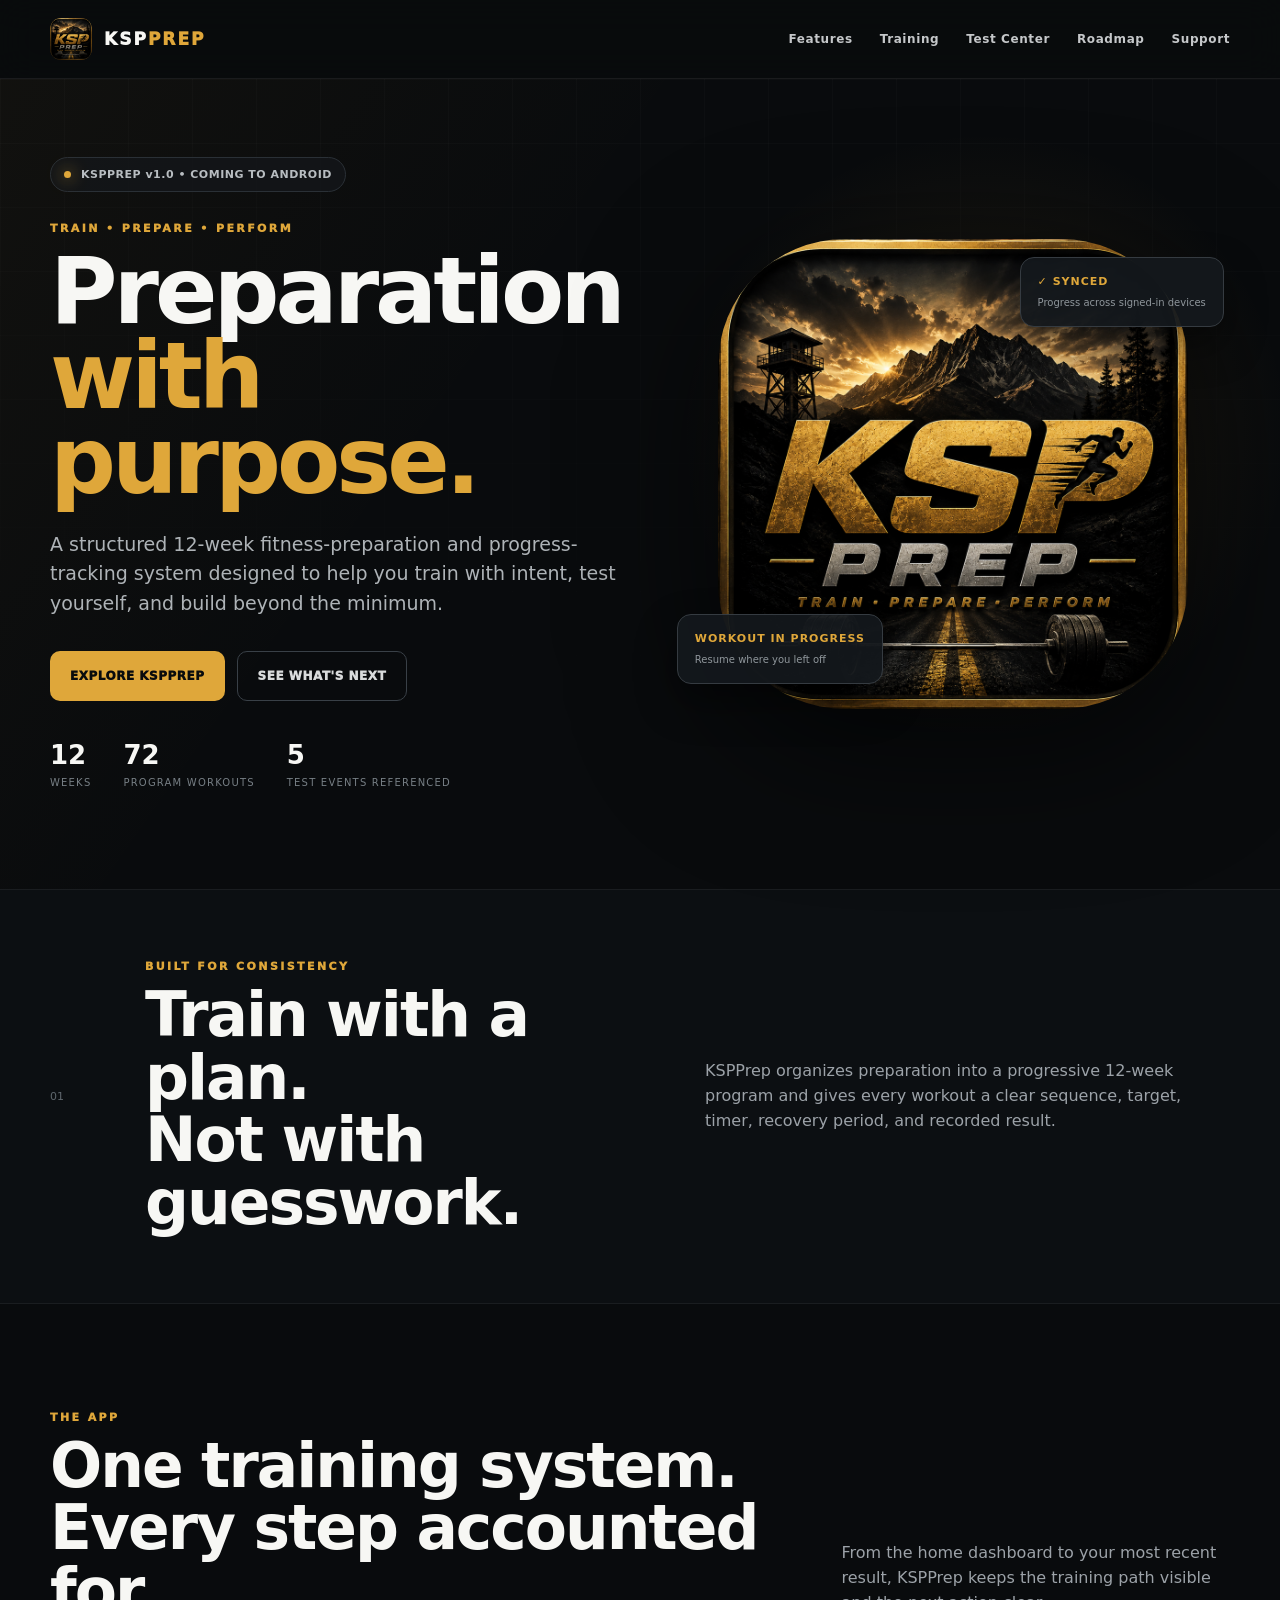
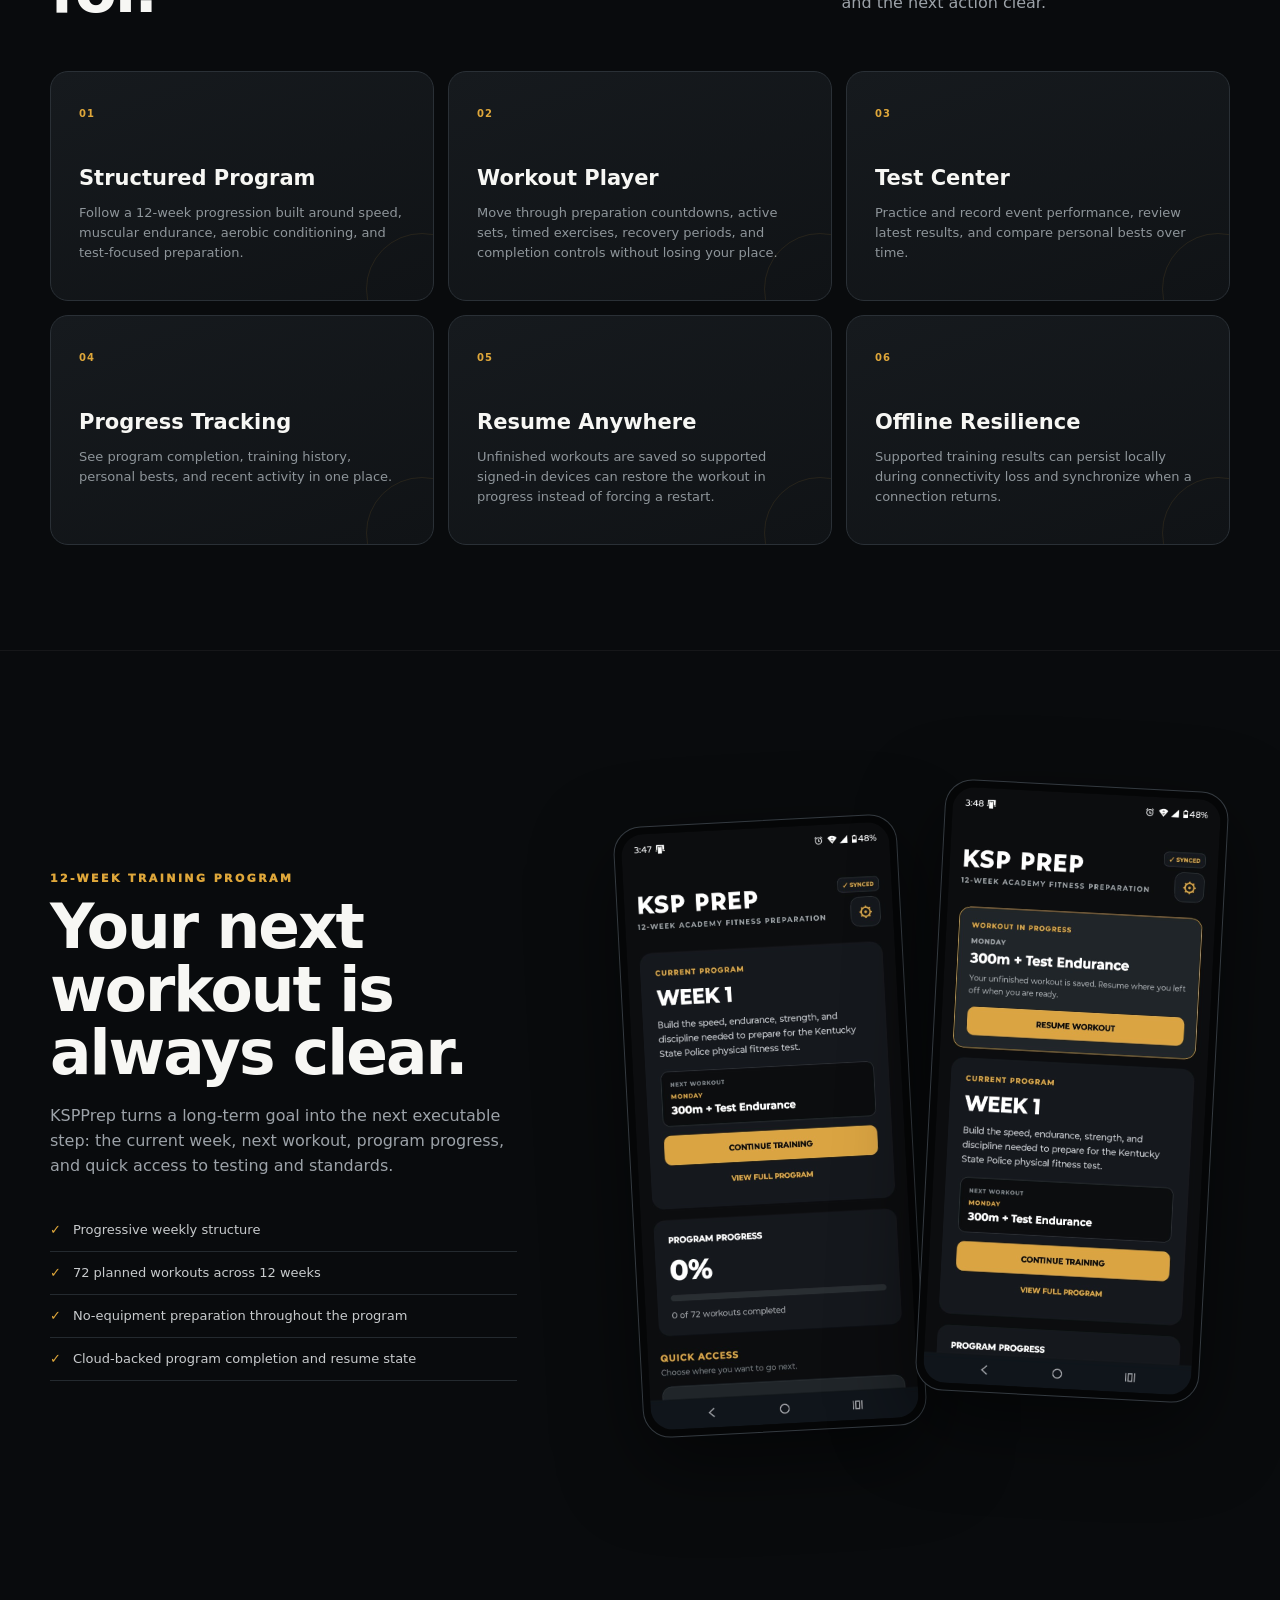
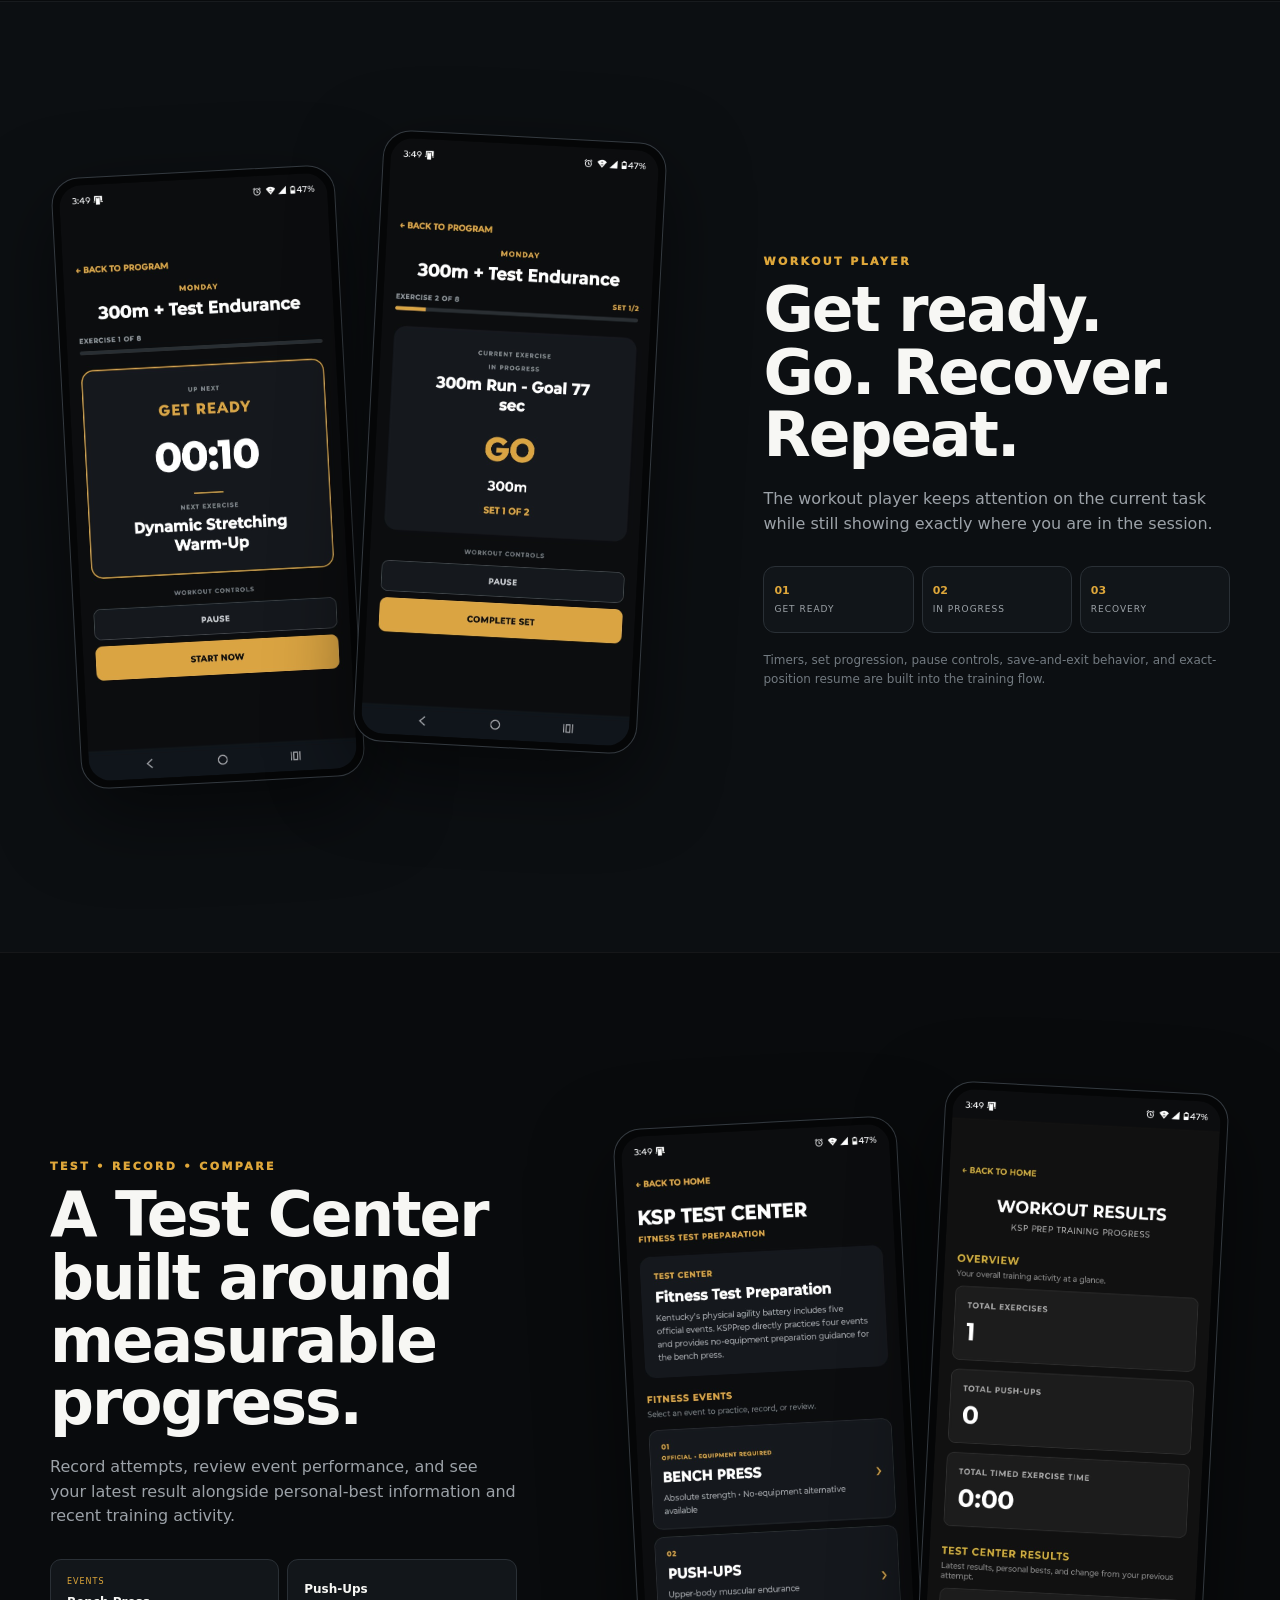
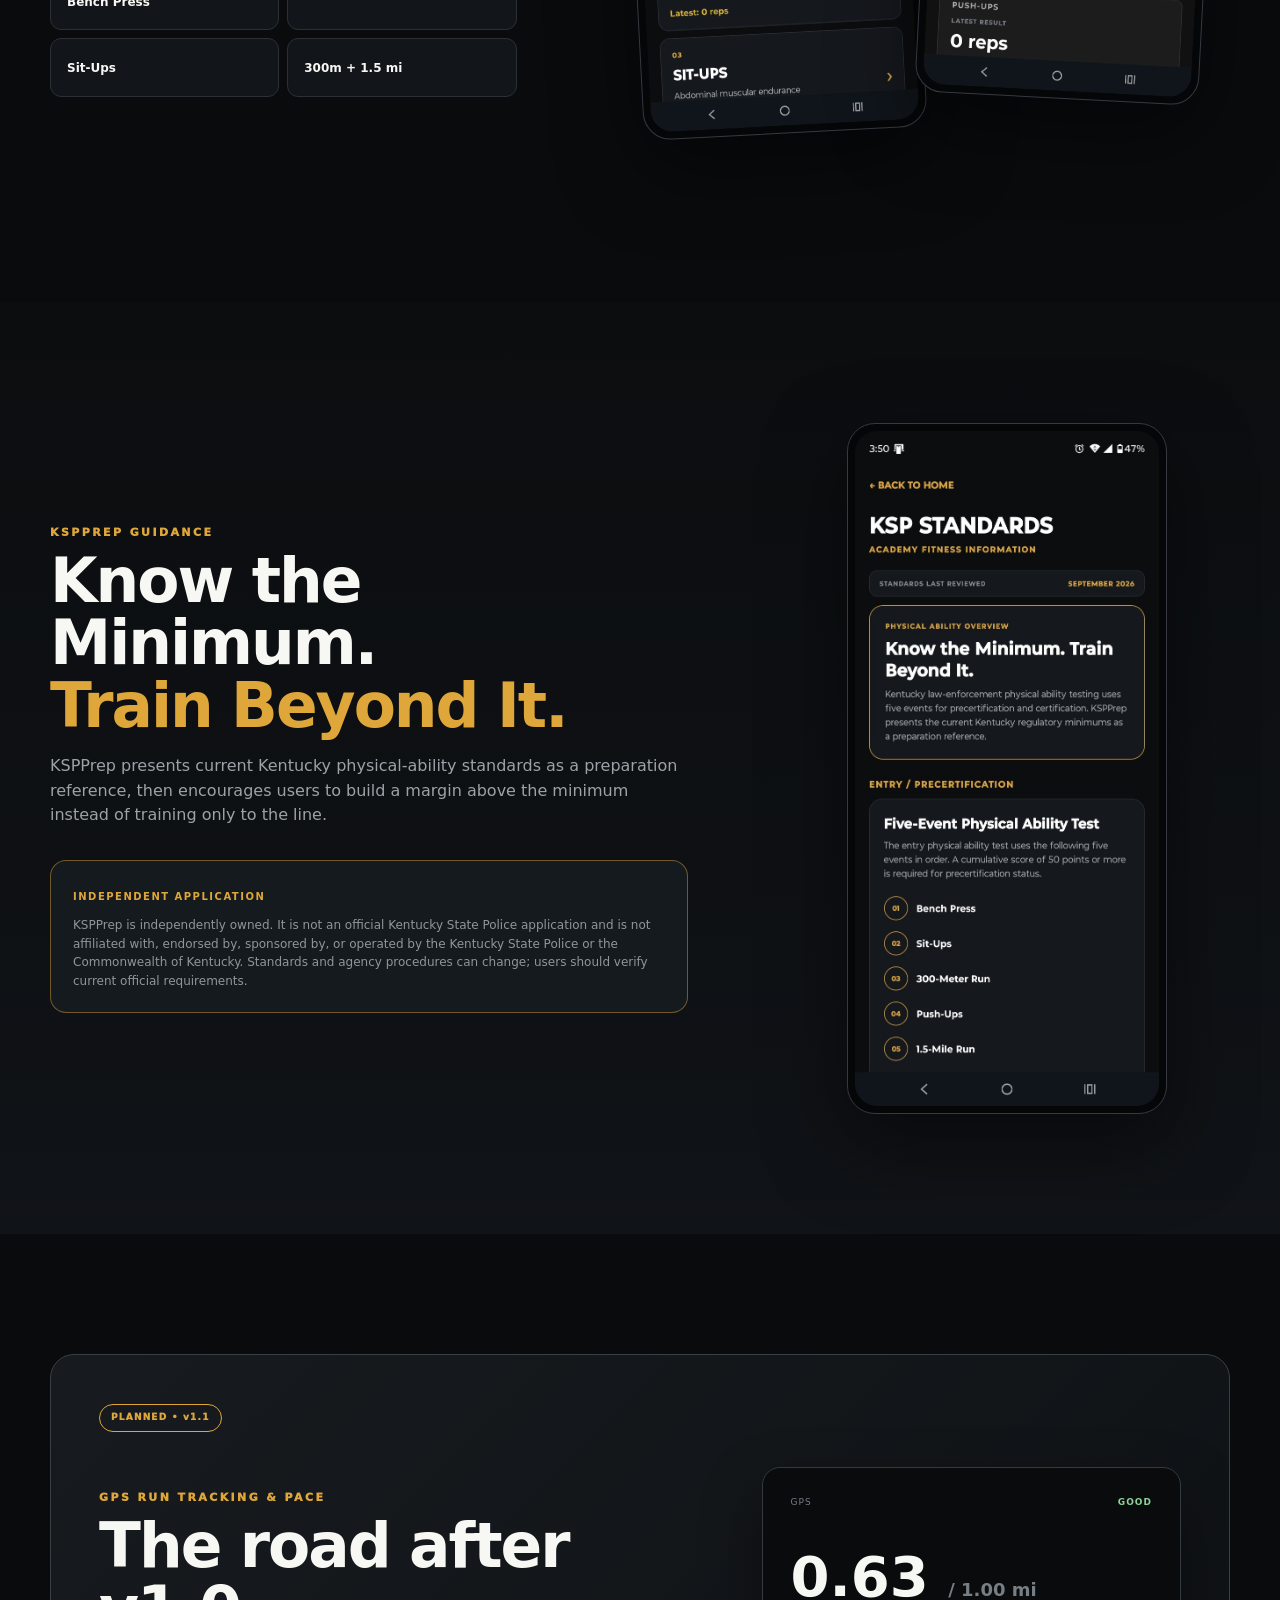
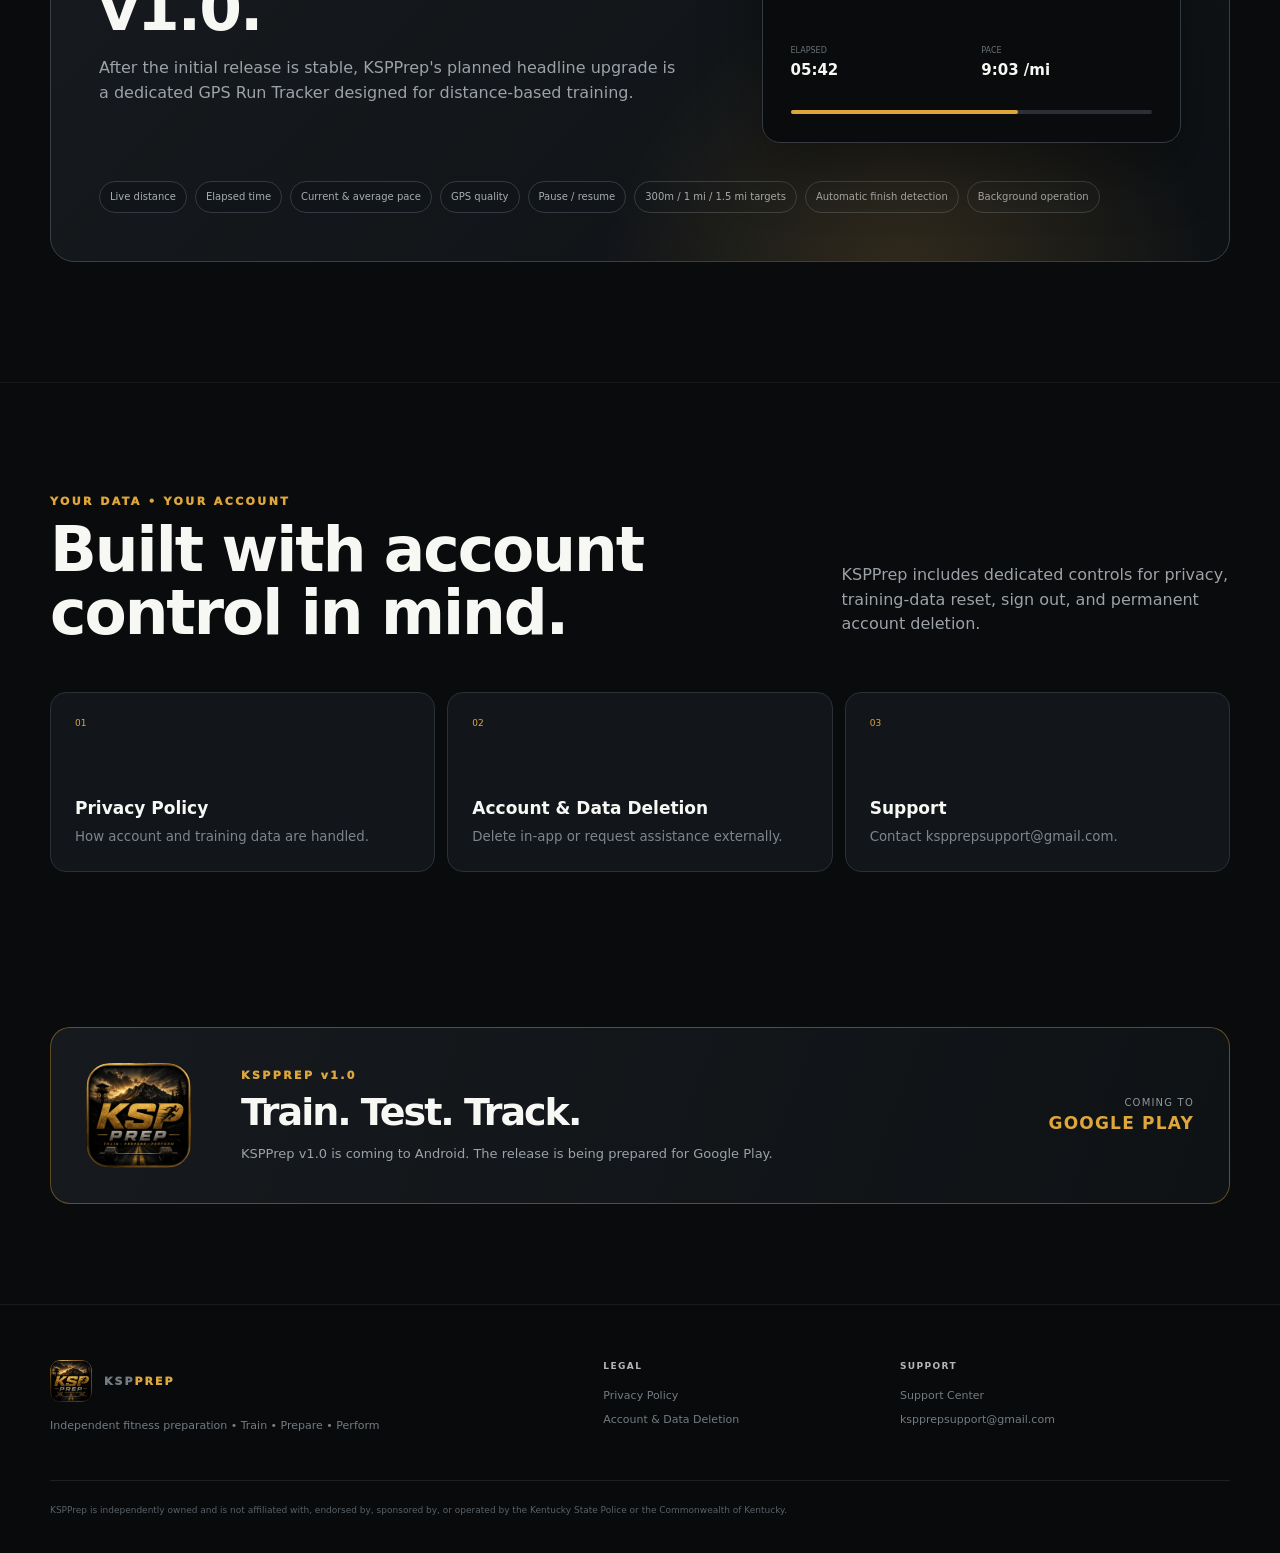
==== index.html @ 2fa1748a "Add files via upload" ====
<!doctype html>
<html lang="en">
<head>
  <meta charset="utf-8">
  <meta name="viewport" content="width=device-width,initial-scale=1">
  <meta name="theme-color" content="#0B0D0F">
  <title>KSPPrep | Train • Prepare • Perform</title>
  <meta name="description" content="KSPPrep is an independent 12-week fitness preparation and progress-tracking app built to help users train toward Kentucky law-enforcement physical ability demands.">
  <link rel="icon" href="assets/icon.png">
  <link rel="apple-touch-icon" href="assets/icon.png">
  <link rel="stylesheet" href="styles.css">
</head>
<body>
<nav class="nav">
  <div class="wrap navin">
    <a class="brand" href="#top" aria-label="KSPPrep home">
      <img src="assets/icon.png" alt="KSPPrep icon">
      <span>KSP<span class="gold">PREP</span></span>
    </a>
    <div class="links">
      <a href="#features">Features</a>
      <a href="training.html">Training</a>
      <a href="#test-center">Test Center</a>
      <a href="#roadmap">Roadmap</a>
      <a href="support.html">Support</a>
    </div>
  </div>
</nav>

<main id="top">
  <section class="hero">
    <div class="hero-glow"></div>
    <div class="wrap hero-grid">
      <div class="hero-copy reveal">
        <div class="status"><span></span> KSPPREP v1.0 • COMING TO ANDROID</div>
        <div class="eyebrow">TRAIN • PREPARE • PERFORM</div>
        <h1>Preparation<br><em>with purpose.</em></h1>
        <p class="lead">A structured 12-week fitness-preparation and progress-tracking system designed to help you train with intent, test yourself, and build beyond the minimum.</p>
        <div class="hero-actions">
          <a class="button primary" href="#training">EXPLORE KSPPREP</a>
          <a class="button ghost" href="#roadmap">SEE WHAT'S NEXT</a>
        </div>
        <div class="hero-notes">
          <div><strong>12</strong><span>weeks</span></div>
          <div><strong>72</strong><span>program workouts</span></div>
          <div><strong>5</strong><span>test events referenced</span></div>
        </div>
      </div>
      <div class="hero-visual reveal">
        <div class="icon-halo"></div>
        <img class="hero-icon" src="assets/icon.png" alt="KSPPrep app icon">
        <div class="floating-card fc-one"><b>✓ SYNCED</b><span>Progress across signed-in devices</span></div>
        <div class="floating-card fc-two"><b>WORKOUT IN PROGRESS</b><span>Resume where you left off</span></div>
      </div>
    </div>
  </section>

  <section class="statement">
    <div class="wrap statement-in reveal">
      <span class="section-number">01</span>
      <div>
        <div class="eyebrow">BUILT FOR CONSISTENCY</div>
        <h2>Train with a plan.<br>Not with guesswork.</h2>
      </div>
      <p>KSPPrep organizes preparation into a progressive 12-week program and gives every workout a clear sequence, target, timer, recovery period, and recorded result.</p>
    </div>
  </section>

  <section class="feature-section" id="features">
    <div class="wrap">
      <div class="section-head reveal">
        <div><div class="eyebrow">THE APP</div><h2>One training system.<br>Every step accounted for.</h2></div>
        <p>From the home dashboard to your most recent result, KSPPrep keeps the training path visible and the next action clear.</p>
      </div>
      <div class="feature-grid">
        <article class="feature-card reveal"><span>01</span><h3>Structured Program</h3><p>Follow a 12-week progression built around speed, muscular endurance, aerobic conditioning, and test-focused preparation.</p></article>
        <article class="feature-card reveal"><span>02</span><h3>Workout Player</h3><p>Move through preparation countdowns, active sets, timed exercises, recovery periods, and completion controls without losing your place.</p></article>
        <article class="feature-card reveal"><span>03</span><h3>Test Center</h3><p>Practice and record event performance, review latest results, and compare personal bests over time.</p></article>
        <article class="feature-card reveal"><span>04</span><h3>Progress Tracking</h3><p>See program completion, training history, personal bests, and recent activity in one place.</p></article>
        <article class="feature-card reveal"><span>05</span><h3>Resume Anywhere</h3><p>Unfinished workouts are saved so supported signed-in devices can restore the workout in progress instead of forcing a restart.</p></article>
        <article class="feature-card reveal"><span>06</span><h3>Offline Resilience</h3><p>Supported training results can persist locally during connectivity loss and synchronize when a connection returns.</p></article>
      </div>
    </div>
  </section>

  <section class="showcase" id="training">
    <div class="wrap showcase-grid">
      <div class="copy-col reveal">
        <div class="eyebrow">12-WEEK TRAINING PROGRAM</div>
        <h2>Your next workout is always clear.</h2>
        <p>KSPPrep turns a long-term goal into the next executable step: the current week, next workout, program progress, and quick access to testing and standards.</p>
        <ul class="ticks">
          <li>Progressive weekly structure</li>
          <li>72 planned workouts across 12 weeks</li>
          <li>No-equipment preparation throughout the program</li>
          <li>Cloud-backed program completion and resume state</li>
        </ul>
      </div>
      <div class="phones two-up reveal">
        <figure class="phone tilt-left"><img src="assets/screens/1000008039.png" alt="KSPPrep home dashboard showing current program and progress"></figure>
        <figure class="phone tilt-right raised"><img src="assets/screens/1000008041.png" alt="KSPPrep workout in progress resume card"></figure>
      </div>
    </div>
  </section>

  <section class="showcase dark-band">
    <div class="wrap showcase-grid reverse">
      <div class="phones two-up reveal">
        <figure class="phone tilt-left"><img src="assets/screens/1000008044.png" alt="KSPPrep Get Ready countdown"></figure>
        <figure class="phone tilt-right raised"><img src="assets/screens/1000008046.png" alt="KSPPrep distance workout exercise screen"></figure>
      </div>
      <div class="copy-col reveal">
        <div class="eyebrow">WORKOUT PLAYER</div>
        <h2>Get ready. Go. Recover. Repeat.</h2>
        <p>The workout player keeps attention on the current task while still showing exactly where you are in the session.</p>
        <div class="phase-row"><div><b>01</b><span>GET READY</span></div><div><b>02</b><span>IN PROGRESS</span></div><div><b>03</b><span>RECOVERY</span></div></div>
        <p class="small-note">Timers, set progression, pause controls, save-and-exit behavior, and exact-position resume are built into the training flow.</p>
      </div>
    </div>
  </section>

  <section class="showcase" id="test-center">
    <div class="wrap showcase-grid">
      <div class="copy-col reveal">
        <div class="eyebrow">TEST • RECORD • COMPARE</div>
        <h2>A Test Center built around measurable progress.</h2>
        <p>Record attempts, review event performance, and see your latest result alongside personal-best information and recent training activity.</p>
        <div class="metric-cards">
          <div><span>EVENTS</span><strong>Bench Press</strong></div>
          <div><span></span><strong>Push-Ups</strong></div>
          <div><span></span><strong>Sit-Ups</strong></div>
          <div><span></span><strong>300m + 1.5 mi</strong></div>
        </div>
      </div>
      <div class="phones two-up reveal">
        <figure class="phone tilt-left"><img src="assets/screens/1000008047.png" alt="KSPPrep Test Center"></figure>
        <figure class="phone tilt-right raised"><img src="assets/screens/1000008049.png" alt="KSPPrep Workout Results"></figure>
      </div>
    </div>
  </section>

  <section class="standards">
    <div class="wrap standards-grid">
      <div class="standards-copy reveal">
        <div class="eyebrow">KSPPREP GUIDANCE</div>
        <h2>Know the Minimum.<br><span>Train Beyond It.</span></h2>
        <p>KSPPrep presents current Kentucky physical-ability standards as a preparation reference, then encourages users to build a margin above the minimum instead of training only to the line.</p>
        <div class="disclaimer"><b>INDEPENDENT APPLICATION</b><p>KSPPrep is independently owned. It is not an official Kentucky State Police application and is not affiliated with, endorsed by, sponsored by, or operated by the Kentucky State Police or the Commonwealth of Kentucky. Standards and agency procedures can change; users should verify current official requirements.</p></div>
      </div>
      <div class="single-phone reveal"><figure class="phone"><img src="assets/screens/1000008052.png" alt="KSPPrep standards screen showing Know the Minimum Train Beyond It"></figure></div>
    </div>
  </section>

  <section class="roadmap" id="roadmap">
    <div class="wrap">
      <div class="roadmap-card reveal">
        <div class="roadmap-label">PLANNED • v1.1</div>
        <div class="roadmap-grid">
          <div><div class="eyebrow">GPS RUN TRACKING & PACE</div><h2>The road after v1.0.</h2><p>After the initial release is stable, KSPPrep's planned headline upgrade is a dedicated GPS Run Tracker designed for distance-based training.</p></div>
          <div class="gps-demo">
            <div class="gps-top"><span>GPS</span><b>GOOD</b></div>
            <strong>0.63 <small>/ 1.00 mi</small></strong>
            <div class="gps-stats"><div><span>ELAPSED</span><b>05:42</b></div><div><span>PACE</span><b>9:03 /mi</b></div></div>
            <div class="gps-line"><i></i></div>
          </div>
        </div>
        <div class="roadmap-features"><span>Live distance</span><span>Elapsed time</span><span>Current & average pace</span><span>GPS quality</span><span>Pause / resume</span><span>300m / 1 mi / 1.5 mi targets</span><span>Automatic finish detection</span><span>Background operation</span></div>
      </div>
    </div>
  </section>

  <section class="trust">
    <div class="wrap">
      <div class="section-head reveal"><div><div class="eyebrow">YOUR DATA • YOUR ACCOUNT</div><h2>Built with account control in mind.</h2></div><p>KSPPrep includes dedicated controls for privacy, training-data reset, sign out, and permanent account deletion.</p></div>
      <div class="trust-grid reveal">
        <a href="privacy.html"><span>01</span><b>Privacy Policy</b><small>How account and training data are handled.</small></a>
        <a href="delete-account.html"><span>02</span><b>Account & Data Deletion</b><small>Delete in-app or request assistance externally.</small></a>
        <a href="support.html"><span>03</span><b>Support</b><small>Contact kspprepsupport@gmail.com.</small></a>
      </div>
    </div>
  </section>

  <section class="cta">
    <div class="wrap cta-in reveal">
      <img src="assets/icon.png" alt="KSPPrep">
      <div><div class="eyebrow">KSPPREP v1.0</div><h2>Train. Test. Track.</h2><p>KSPPrep v1.0 is coming to Android. The release is being prepared for Google Play.</p></div>
      <div class="coming">COMING TO<br><b>GOOGLE PLAY</b></div>
    </div>
  </section>
</main>

<footer>
  <div class="wrap footer-grid">
    <div><a class="brand footer-brand" href="#top"><img src="assets/icon.png" alt=""><span>KSP<span class="gold">PREP</span></span></a><p>Independent fitness preparation • Train • Prepare • Perform</p></div>
    <div><b>LEGAL</b><a href="privacy.html">Privacy Policy</a><a href="delete-account.html">Account & Data Deletion</a></div>
    <div><b>SUPPORT</b><a href="support.html">Support Center</a><a href="mailto:kspprepsupport@gmail.com">kspprepsupport@gmail.com</a></div>
  </div>
  <div class="wrap fineprint">KSPPrep is independently owned and is not affiliated with, endorsed by, sponsored by, or operated by the Kentucky State Police or the Commonwealth of Kentucky.</div>
</footer>
<script>
const io=new IntersectionObserver((entries)=>entries.forEach(e=>{if(e.isIntersecting)e.target.classList.add('visible')}),{threshold:.12});
document.querySelectorAll('.reveal').forEach(el=>io.observe(el));
</script>
</body>
</html>
---- styles.css ----
:root{--bg:#090b0d;--bg2:#0e1114;--panel:#14181c;--panel2:#1c2126;--gold:#dfa73a;--gold2:#f3c65e;--text:#f7f7f4;--muted:#9ca2a8;--line:#2a3036;--danger:#ff8a80;--max:1180px}
*{box-sizing:border-box}html{scroll-behavior:smooth}body{margin:0;background:var(--bg);color:var(--text);font-family:Inter,ui-sans-serif,system-ui,-apple-system,"Segoe UI",Roboto,Arial,sans-serif;line-height:1.55;overflow-x:hidden}a{color:inherit}.wrap{width:min(var(--max),calc(100% - 42px));margin:auto}.nav{position:sticky;top:0;z-index:50;background:rgba(9,11,13,.82);backdrop-filter:blur(18px);border-bottom:1px solid rgba(255,255,255,.07)}.navin{min-height:78px;display:flex;align-items:center;justify-content:space-between;gap:24px}.brand{display:flex;align-items:center;gap:12px;text-decoration:none;font-weight:950;letter-spacing:2px;font-size:17px}.brand img{width:42px;height:42px;border-radius:11px}.gold,.eyebrow,.feature-card>span{color:var(--gold)}.links{display:flex;gap:27px;align-items:center}.links a{text-decoration:none;color:#c5c8ca;font-size:12px;font-weight:850;letter-spacing:.6px}.links a:hover{color:var(--gold)}
.hero{position:relative;min-height:810px;display:flex;align-items:center;padding:75px 0 95px;isolation:isolate}.hero:before{content:"";position:absolute;inset:0;background:radial-gradient(circle at 77% 44%,rgba(223,167,58,.12),transparent 28%),linear-gradient(125deg,rgba(223,167,58,.04),transparent 38%);z-index:-2}.hero:after{content:"";position:absolute;inset:0;background-image:linear-gradient(rgba(255,255,255,.018) 1px,transparent 1px),linear-gradient(90deg,rgba(255,255,255,.018) 1px,transparent 1px);background-size:64px 64px;mask-image:linear-gradient(to bottom,black,transparent 85%);z-index:-2}.hero-grid{display:grid;grid-template-columns:1.03fr .97fr;gap:70px;align-items:center}.status{display:inline-flex;align-items:center;gap:10px;border:1px solid var(--line);border-radius:999px;padding:8px 13px;color:#b8bdc1;font-size:11px;font-weight:800;letter-spacing:.5px;margin-bottom:28px;background:rgba(20,24,28,.7)}.status span{width:7px;height:7px;border-radius:50%;background:var(--gold);box-shadow:0 0 16px var(--gold)}.eyebrow{font-size:11px;font-weight:950;letter-spacing:2.4px}.hero h1{font-size:clamp(58px,7.2vw,102px);line-height:.92;letter-spacing:-4px;margin:12px 0 26px}.hero h1 em{font-style:normal;color:var(--gold)}.lead{color:#aeb3b7;font-size:19px;max-width:650px}.hero-actions{display:flex;gap:12px;margin:33px 0}.button{display:inline-flex;align-items:center;justify-content:center;min-height:50px;padding:0 20px;border-radius:10px;text-decoration:none;font-size:12px;font-weight:950;letter-spacing:.5px}.primary{background:var(--gold);color:#090b0d}.ghost{border:1px solid #394047;color:#d9dbdc}.hero-notes{display:flex;gap:32px;margin-top:34px}.hero-notes div{display:flex;flex-direction:column}.hero-notes strong{font-size:26px}.hero-notes span{font-size:10px;color:#777f85;text-transform:uppercase;letter-spacing:1.2px}.hero-visual{position:relative;min-height:610px;display:flex;align-items:center;justify-content:center}.hero-icon{position:relative;width:min(510px,90%);border-radius:27%;filter:drop-shadow(0 35px 70px rgba(0,0,0,.65));z-index:2}.icon-halo{position:absolute;width:470px;height:470px;border-radius:50%;background:radial-gradient(circle,rgba(223,167,58,.25),rgba(223,167,58,.03) 47%,transparent 68%);filter:blur(15px)}.floating-card{position:absolute;z-index:3;background:rgba(20,24,28,.94);border:1px solid #353b41;border-radius:14px;padding:15px 17px;box-shadow:0 18px 40px rgba(0,0,0,.42);display:flex;flex-direction:column;min-width:190px}.floating-card b{font-size:11px;color:var(--gold);letter-spacing:1px}.floating-card span{font-size:10px;color:#8f969b;margin-top:5px}.fc-one{right:-10px;top:88px}.fc-two{left:-15px;bottom:95px}
.statement{border-top:1px solid rgba(255,255,255,.06);border-bottom:1px solid rgba(255,255,255,.06);background:#0c0f12}.statement-in{padding:68px 0;display:grid;grid-template-columns:60px 1fr 1fr;gap:35px;align-items:center}.section-number{font-size:11px;color:#5f676d}.statement h2,.section-head h2,.copy-col h2,.standards h2,.roadmap h2,.cta h2{font-size:clamp(38px,4.8vw,64px);line-height:1.02;letter-spacing:-2px;margin:9px 0 0}.statement p,.section-head>p,.copy-col p,.standards-copy>p,.roadmap p,.cta p{color:var(--muted);font-size:16px}
.feature-section{padding:105px 0}.section-head{display:grid;grid-template-columns:1.3fr .7fr;gap:70px;align-items:end;margin-bottom:48px}.section-head>p{margin:0 0 7px}.feature-grid{display:grid;grid-template-columns:repeat(3,1fr);gap:14px}.feature-card{position:relative;background:linear-gradient(160deg,#161a1e,#101316);border:1px solid var(--line);border-radius:18px;padding:28px;min-height:230px;overflow:hidden}.feature-card:after{content:"";position:absolute;width:110px;height:110px;border:1px solid rgba(223,167,58,.1);border-radius:50%;right:-45px;bottom:-45px}.feature-card>span{font-size:10px;font-weight:900;letter-spacing:1px}.feature-card h3{font-size:21px;margin:38px 0 8px}.feature-card p{color:#8e959a;font-size:13px;margin:0}
.showcase{padding:115px 0;border-top:1px solid rgba(255,255,255,.05)}.dark-band{background:#0c0f12}.showcase-grid{display:grid;grid-template-columns:.86fr 1.14fr;gap:95px;align-items:center}.showcase-grid.reverse{grid-template-columns:1.14fr .86fr}.copy-col h2{margin-bottom:20px}.copy-col p{max-width:530px}.ticks{list-style:none;padding:0;margin:30px 0 0}.ticks li{padding:11px 0;border-bottom:1px solid #242a2f;color:#c8cbcd;font-size:13px}.ticks li:before{content:"✓";color:var(--gold);margin-right:12px;font-weight:900}.phones{position:relative;min-height:720px;display:flex;align-items:center;justify-content:center;gap:18px}.phone{width:284px;padding:7px;border-radius:28px;background:#050607;border:1px solid #343a40;box-shadow:0 28px 80px rgba(0,0,0,.5);overflow:hidden;margin:0}.phone img{display:block;width:100%;border-radius:22px}.tilt-left{transform:rotate(-3deg)}.tilt-right{transform:rotate(3deg)}.raised{margin-top:-70px}.phase-row{display:grid;grid-template-columns:repeat(3,1fr);gap:8px;margin:30px 0 18px}.phase-row div{border:1px solid var(--line);background:#111519;border-radius:12px;padding:15px 10px;display:flex;flex-direction:column}.phase-row b{color:var(--gold);font-size:11px}.phase-row span{font-size:9px;color:#9da3a8;letter-spacing:1px;margin-top:4px}.small-note{font-size:12px!important;color:#727a80!important}.metric-cards{display:grid;grid-template-columns:1fr 1fr;gap:8px;margin-top:30px}.metric-cards div{padding:16px;background:#12161a;border:1px solid var(--line);border-radius:11px}.metric-cards span{display:block;font-size:8px;color:var(--gold);letter-spacing:1px}.metric-cards strong{font-size:12px}
.standards{padding:120px 0;background:linear-gradient(180deg,#0b0d0f,#101317)}.standards-grid{display:grid;grid-template-columns:1fr .7fr;gap:95px;align-items:center}.standards h2 span{color:var(--gold)}.disclaimer{border:1px solid rgba(223,167,58,.45);background:#151a1e;border-radius:16px;padding:22px;margin-top:32px}.disclaimer b{font-size:10px;color:var(--gold);letter-spacing:1.5px}.disclaimer p{font-size:12px;color:#8f969b;margin:8px 0 0}.single-phone{display:flex;justify-content:center}.single-phone .phone{width:320px}
.roadmap{padding:120px 0}.roadmap-card{position:relative;padding:48px;background:linear-gradient(135deg,#171b1f,#0e1114);border:1px solid #383f45;border-radius:24px;overflow:hidden}.roadmap-card:before{content:"";position:absolute;inset:auto -10% -55% 35%;height:500px;background:radial-gradient(circle,rgba(223,167,58,.16),transparent 60%)}.roadmap-label{display:inline-block;border:1px solid var(--gold);color:var(--gold);border-radius:999px;padding:6px 11px;font-size:9px;font-weight:950;letter-spacing:1.2px;margin-bottom:35px}.roadmap-grid{display:grid;grid-template-columns:1fr .72fr;gap:80px;align-items:center}.gps-demo{position:relative;background:#090b0d;border:1px solid #343a3f;border-radius:18px;padding:28px;box-shadow:0 25px 60px rgba(0,0,0,.35)}.gps-top{display:flex;justify-content:space-between;font-size:9px;color:#747c82;letter-spacing:1px}.gps-top b{color:#8dd39a}.gps-demo>strong{display:block;font-size:56px;margin:24px 0}.gps-demo small{font-size:18px;color:#777f85}.gps-stats{display:grid;grid-template-columns:1fr 1fr;gap:20px}.gps-stats span{display:block;font-size:8px;color:#687177}.gps-stats b{font-size:15px}.gps-line{height:4px;background:#2a3035;border-radius:4px;margin-top:28px}.gps-line i{display:block;width:63%;height:100%;background:var(--gold);border-radius:4px}.roadmap-features{display:flex;flex-wrap:wrap;gap:8px;margin-top:38px}.roadmap-features span{font-size:10px;border:1px solid #343a3f;color:#a7adb1;border-radius:999px;padding:7px 10px;background:#111519}
.trust{padding:110px 0;border-top:1px solid rgba(255,255,255,.06)}.trust-grid{display:grid;grid-template-columns:repeat(3,1fr);gap:12px}.trust-grid a{display:flex;flex-direction:column;min-height:180px;padding:24px;background:#12161a;border:1px solid var(--line);border-radius:16px;text-decoration:none;transition:.2s}.trust-grid a:hover{transform:translateY(-4px);border-color:#63502a}.trust-grid span{font-size:9px;color:var(--gold)}.trust-grid b{font-size:17px;margin:auto 0 5px}.trust-grid small{color:#7d858b}.cta{padding:45px 0 100px}.cta-in{display:grid;grid-template-columns:120px 1fr auto;gap:35px;align-items:center;padding:35px;background:linear-gradient(110deg,#161a1e,#0f1215);border:1px solid rgba(223,167,58,.38);border-radius:20px}.cta-in img{width:105px;border-radius:24px}.cta-in h2{font-size:38px}.cta-in p{font-size:13px;margin-bottom:0}.coming{font-size:10px;color:#8f969b;text-align:right;letter-spacing:1.2px}.coming b{font-size:17px;color:var(--gold)}
footer{border-top:1px solid rgba(255,255,255,.07);padding:55px 0 35px;background:#080a0b}.footer-grid{display:grid;grid-template-columns:1.4fr .7fr .9fr;gap:40px}.footer-brand{margin-bottom:15px}.footer-grid p,.footer-grid a{font-size:11px;color:#747c82}.footer-grid>div:not(:first-child){display:flex;flex-direction:column;gap:7px}.footer-grid b{font-size:9px;color:#b3b7ba;letter-spacing:1.4px;margin-bottom:6px}.footer-grid a{text-decoration:none}.footer-grid a:hover{color:var(--gold)}.fineprint{border-top:1px solid #1c2125;margin-top:35px;padding-top:22px;color:#596168;font-size:9px;line-height:1.6}
.reveal{opacity:0;transform:translateY(24px);transition:opacity .7s ease,transform .7s ease}.reveal.visible{opacity:1;transform:none}
/* Legal/support pages */
.pagehead{padding:72px 0 28px}.pagehead h1{font-size:clamp(42px,6vw,68px);line-height:1;margin:8px 0 12px;letter-spacing:-2px}.pagehead p{color:var(--muted);max-width:760px}.section{background:var(--panel);border:1px solid var(--line);border-radius:16px;padding:22px;margin:12px 0}.section h2{color:var(--gold);font-size:11px;letter-spacing:1.3px;margin:0 0 8px}.section p,.section li{color:var(--muted);font-size:13px}.section a,.mail{color:var(--gold);font-weight:800}.notice{background:var(--panel2);border:1px solid var(--gold);border-radius:14px;padding:18px;margin:20px 0;color:#c5c8cb}.danger{border-color:#743c3c}.danger h2{color:var(--danger)}
@media(max-width:980px){.links{display:none}.hero{min-height:auto}.hero-grid,.section-head,.showcase-grid,.showcase-grid.reverse,.standards-grid,.roadmap-grid{grid-template-columns:1fr}.hero-grid{gap:25px}.hero-copy{text-align:center}.hero .eyebrow,.hero .lead{margin-left:auto;margin-right:auto}.status{margin-left:auto;margin-right:auto}.hero-actions,.hero-notes{justify-content:center}.hero-visual{min-height:500px}.hero-icon{width:430px}.fc-one{right:3%}.fc-two{left:3%}.statement-in{grid-template-columns:40px 1fr}.statement-in>p{grid-column:2}.feature-grid{grid-template-columns:1fr 1fr}.showcase-grid{gap:35px}.copy-col{text-align:center}.copy-col p{margin-left:auto;margin-right:auto}.ticks{text-align:left}.phones{min-height:660px}.standards-copy{text-align:center}.disclaimer{text-align:left}.roadmap-grid{gap:35px}.cta-in{grid-template-columns:90px 1fr}.coming{grid-column:2;text-align:left}}
@media(max-width:640px){.wrap{width:min(100% - 28px,var(--max))}.navin{min-height:66px}.brand img{width:36px;height:36px}.hero{padding:55px 0 70px}.hero h1{font-size:58px;letter-spacing:-3px}.lead{font-size:16px}.hero-actions{flex-direction:column}.hero-notes{gap:19px}.hero-visual{min-height:440px}.hero-icon{width:315px}.floating-card{min-width:150px;padding:11px}.fc-one{top:50px;right:-3px}.fc-two{bottom:50px;left:-3px}.statement-in{padding:50px 0;grid-template-columns:1fr;gap:15px}.statement-in>p{grid-column:auto}.section-number{display:none}.feature-section,.showcase,.standards,.roadmap,.trust{padding:80px 0}.section-head{gap:18px}.feature-grid,.trust-grid{grid-template-columns:1fr}.feature-card{min-height:190px}.phones{min-height:520px;gap:7px}.phone{width:48%;border-radius:17px;padding:4px}.phone img{border-radius:14px}.raised{margin-top:-30px}.copy-col h2,.standards h2,.roadmap h2,.section-head h2{font-size:42px}.phase-row{grid-template-columns:1fr}.single-phone .phone{width:min(290px,85%)}.roadmap-card{padding:28px 20px}.gps-demo>strong{font-size:44px}.cta-in{grid-template-columns:70px 1fr;gap:18px;padding:22px}.cta-in img{width:70px}.cta-in h2{font-size:30px}.footer-grid{grid-template-columns:1fr 1fr}.footer-grid>div:first-child{grid-column:1/-1}}
@media(prefers-reduced-motion:reduce){html{scroll-behavior:auto}.reveal{opacity:1;transform:none;transition:none}}

/* Training page */
.active-link{color:var(--gold)!important}.backlink{display:inline-block;margin-bottom:28px;color:#a2a8ad;text-decoration:none;font-size:10px;font-weight:900;letter-spacing:1.1px}.backlink:hover{color:var(--gold)}
.training-hero{position:relative;padding:105px 0 115px;overflow:hidden;background:radial-gradient(circle at 78% 25%,rgba(223,167,58,.13),transparent 26%),linear-gradient(180deg,#090b0d,#0c0f12)}.training-hero:after{content:"";position:absolute;inset:0;background-image:linear-gradient(rgba(255,255,255,.018) 1px,transparent 1px),linear-gradient(90deg,rgba(255,255,255,.018) 1px,transparent 1px);background-size:64px 64px;pointer-events:none}.training-hero-grid{position:relative;z-index:1;display:grid;grid-template-columns:.9fr 1.1fr;gap:85px;align-items:center}.training-hero h1{font-size:clamp(54px,6.2vw,90px);line-height:.95;letter-spacing:-4px;margin:12px 0 26px}.training-hero h1 em{font-style:normal;color:var(--gold)}.training-stat-row{display:flex;gap:42px;margin-top:38px}.training-stat-row div{display:flex;flex-direction:column}.training-stat-row strong{font-size:30px}.training-stat-row span{font-size:9px;color:#737b81;letter-spacing:1.2px}.training-hero-phones{position:relative;min-height:680px;display:flex;align-items:center;justify-content:center}.training-hero-phones .phone{width:310px;position:absolute}.training-phone-one{left:8%;transform:rotate(-5deg);z-index:1}.training-phone-two{right:4%;top:35px;transform:rotate(4deg);z-index:2}.training-principle{padding:76px 0;border-top:1px solid rgba(255,255,255,.06);border-bottom:1px solid rgba(255,255,255,.06);background:#0d1013}.principle-grid{display:grid;grid-template-columns:.45fr 1.25fr 1fr;gap:45px;align-items:center}.principle-grid h2{font-size:clamp(38px,4vw,58px);line-height:1;letter-spacing:-2px;margin:0}.principle-grid p{margin:0;color:var(--muted)}.training-section{padding:110px 0}.training-heading{margin-bottom:55px}.training-flow-grid{display:grid;grid-template-columns:repeat(4,1fr);gap:12px}.training-step,.focus-card{background:linear-gradient(160deg,#161a1e,#101316);border:1px solid var(--line);border-radius:18px;padding:27px;min-height:230px}.training-step span,.focus-card>span{font-size:10px;color:var(--gold);font-weight:950;letter-spacing:1.4px}.training-step h3,.focus-card h3{font-size:21px;margin:38px 0 9px}.training-step p,.focus-card p{font-size:13px;color:#8e959a;margin:0}.training-split{display:grid;grid-template-columns:.9fr 1.1fr;gap:90px;align-items:center}.reverse-training{grid-template-columns:1.1fr .9fr}.training-split-copy h2,.training-player-head h2{font-size:clamp(42px,5vw,68px);line-height:1.02;letter-spacing:-2px;margin:9px 0 20px}.training-split-copy>p,.training-player-head p{color:var(--muted);font-size:16px}.training-shot-stack{display:flex;align-items:center;justify-content:center}.wide-phone{width:min(360px,90%)}.training-player-head{text-align:center;max-width:840px;margin:0 auto 65px}.training-player-head p{max-width:660px;margin:0 auto}.training-player-layout{display:grid;grid-template-columns:1.1fr .9fr;gap:75px;align-items:center}.training-player-phones{display:flex;justify-content:center;gap:18px}.training-player-phones .phone{width:285px}.phase-list{display:flex;flex-direction:column;gap:12px}.phase-list div{border:1px solid var(--line);background:#12161a;border-radius:16px;padding:23px}.phase-list span{display:block;color:var(--gold);font-weight:950;font-size:10px}.phase-list b{display:block;font-size:14px;letter-spacing:1px;margin:5px 0}.phase-list p{color:#858d93;font-size:12px;margin:0}.resume-card-demo{margin:28px 0;padding:20px;border-radius:14px;border:1px solid rgba(223,167,58,.5);background:#151a1e;display:flex;flex-direction:column}.resume-card-demo b{color:var(--gold);font-size:11px;letter-spacing:1.2px}.resume-card-demo span{color:#9ba1a6;font-size:12px;margin-top:5px}.focus-grid{display:grid;grid-template-columns:repeat(4,1fr);gap:12px}.training-standards-callout{padding:40px 0 100px}.standards-callout-inner{display:grid;grid-template-columns:1fr auto;gap:50px;align-items:center;padding:40px;background:linear-gradient(135deg,#171b1f,#0f1215);border:1px solid rgba(223,167,58,.42);border-radius:22px}.standards-callout-inner h2{font-size:clamp(38px,4vw,58px);line-height:1.02;letter-spacing:-2px;margin:9px 0}.standards-callout-inner h2 span{color:var(--gold)}.standards-callout-inner p{max-width:760px;color:var(--muted)}.training-disclaimer{padding:0 0 100px}.disclaimer-card{border:1px solid var(--line);background:#12161a;border-radius:16px;padding:25px}.disclaimer-card b{color:var(--gold);font-size:10px;letter-spacing:1.4px}.disclaimer-card p{color:#848c92;font-size:12px;margin:8px 0 0}
@media(max-width:980px){.training-hero-grid,.principle-grid,.training-split,.reverse-training,.training-player-layout{grid-template-columns:1fr}.training-hero-copy{text-align:center}.backlink{margin-left:auto;margin-right:auto}.training-stat-row{justify-content:center}.training-hero-phones{min-height:620px}.principle-grid{text-align:center}.training-flow-grid,.focus-grid{grid-template-columns:1fr 1fr}.training-split-copy{text-align:center}.training-split-copy .ticks{text-align:left}.standards-callout-inner{grid-template-columns:1fr;text-align:center}.standards-callout-inner p{margin-left:auto;margin-right:auto}}
@media(max-width:640px){.training-hero{padding:70px 0 80px}.training-hero h1{font-size:54px;letter-spacing:-3px}.training-stat-row{gap:22px}.training-stat-row strong{font-size:26px}.training-stat-row span{font-size:8px}.training-hero-phones{min-height:510px}.training-hero-phones .phone{width:49%}.training-phone-one{left:2%}.training-phone-two{right:2%;top:30px}.training-principle,.training-section{padding:75px 0}.training-flow-grid,.focus-grid{grid-template-columns:1fr}.training-player-phones{gap:7px}.training-player-phones .phone{width:49%}.phase-list{margin-top:15px}.standards-callout-inner{padding:28px 20px}.standards-callout-inner .button{width:100%}}
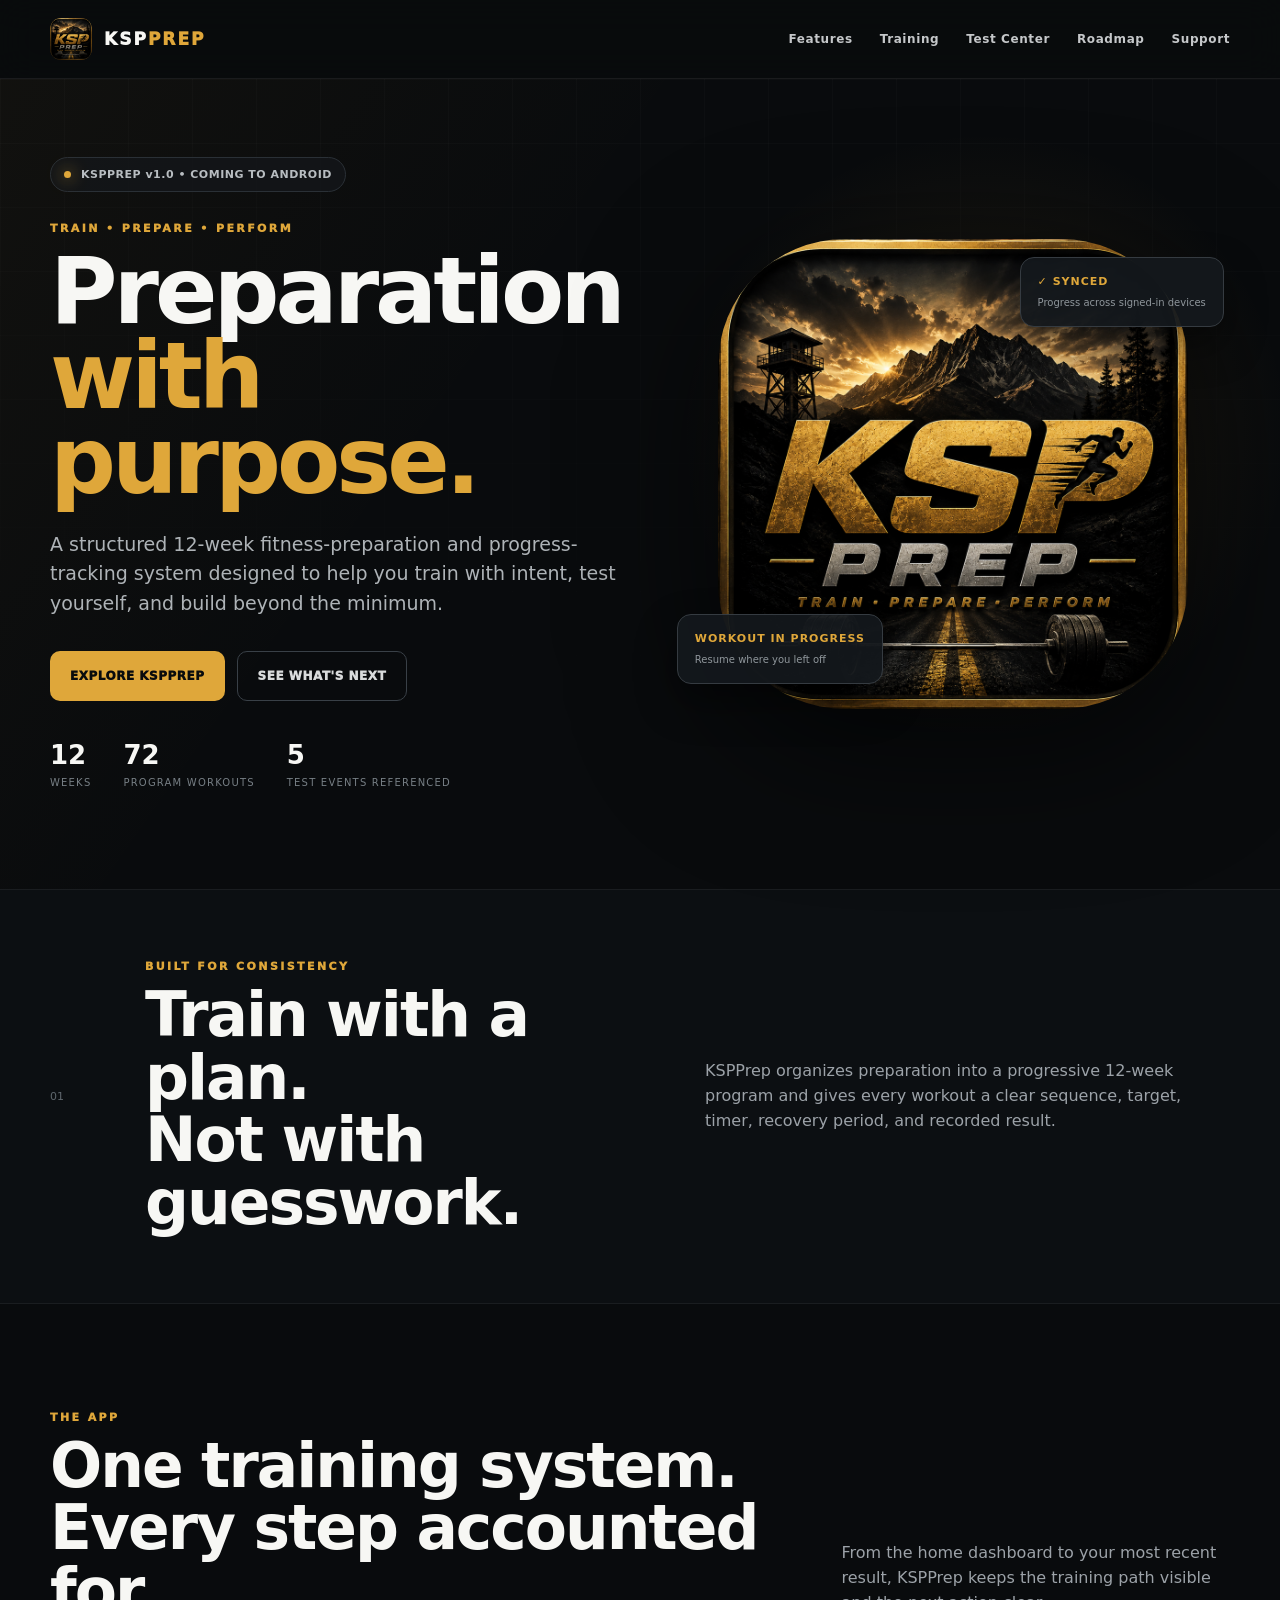
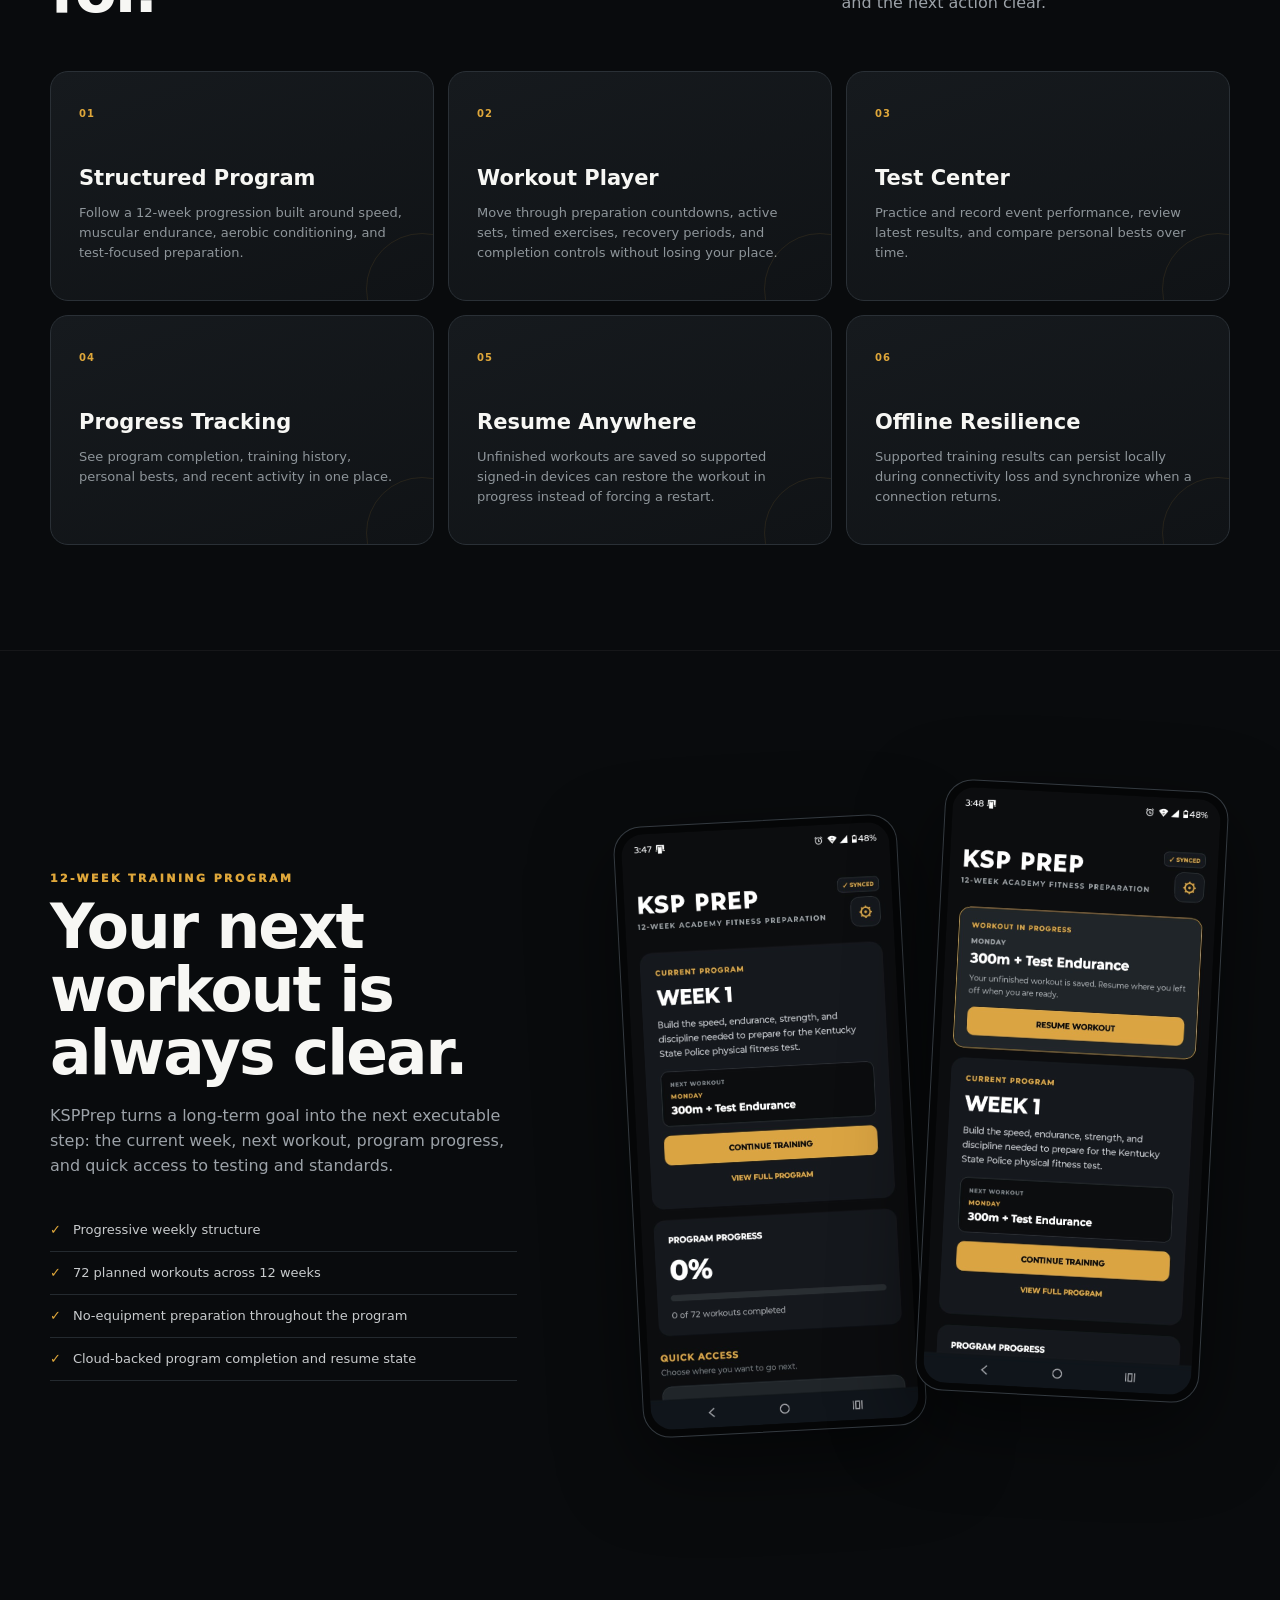
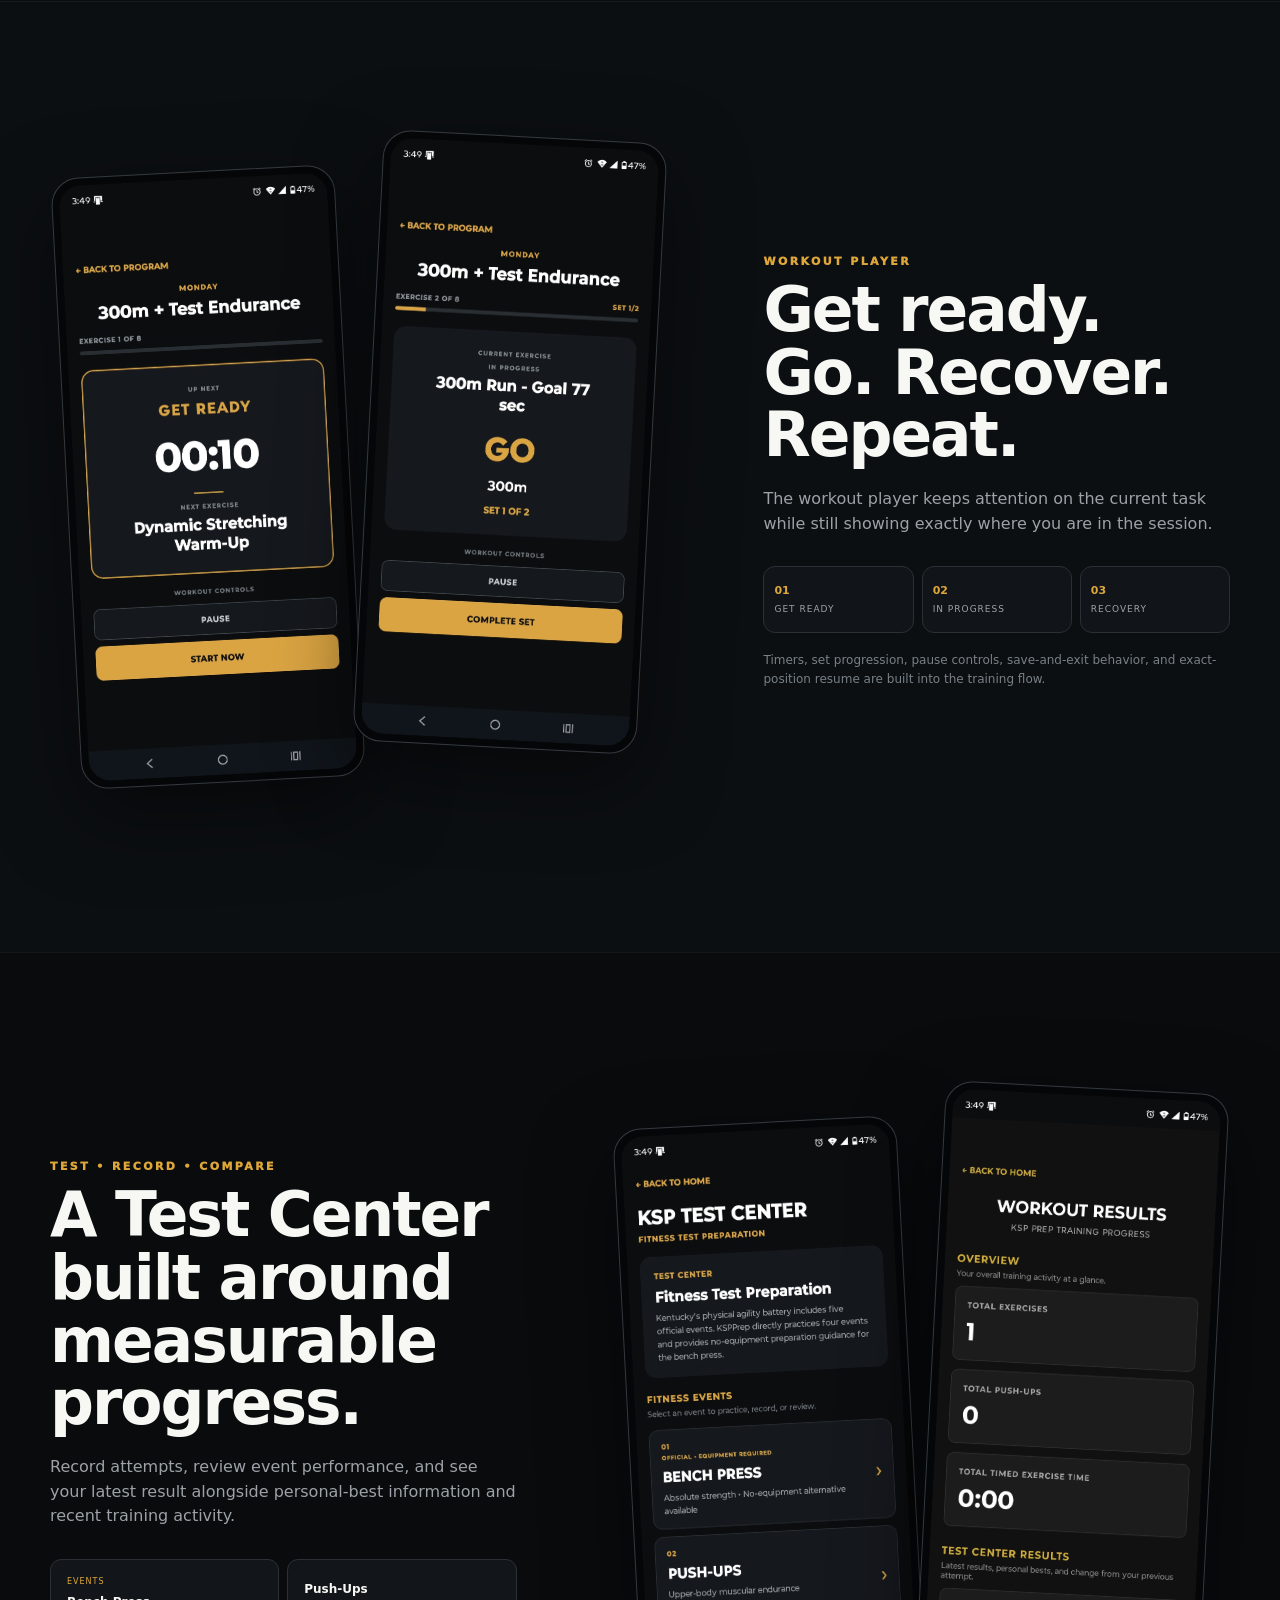
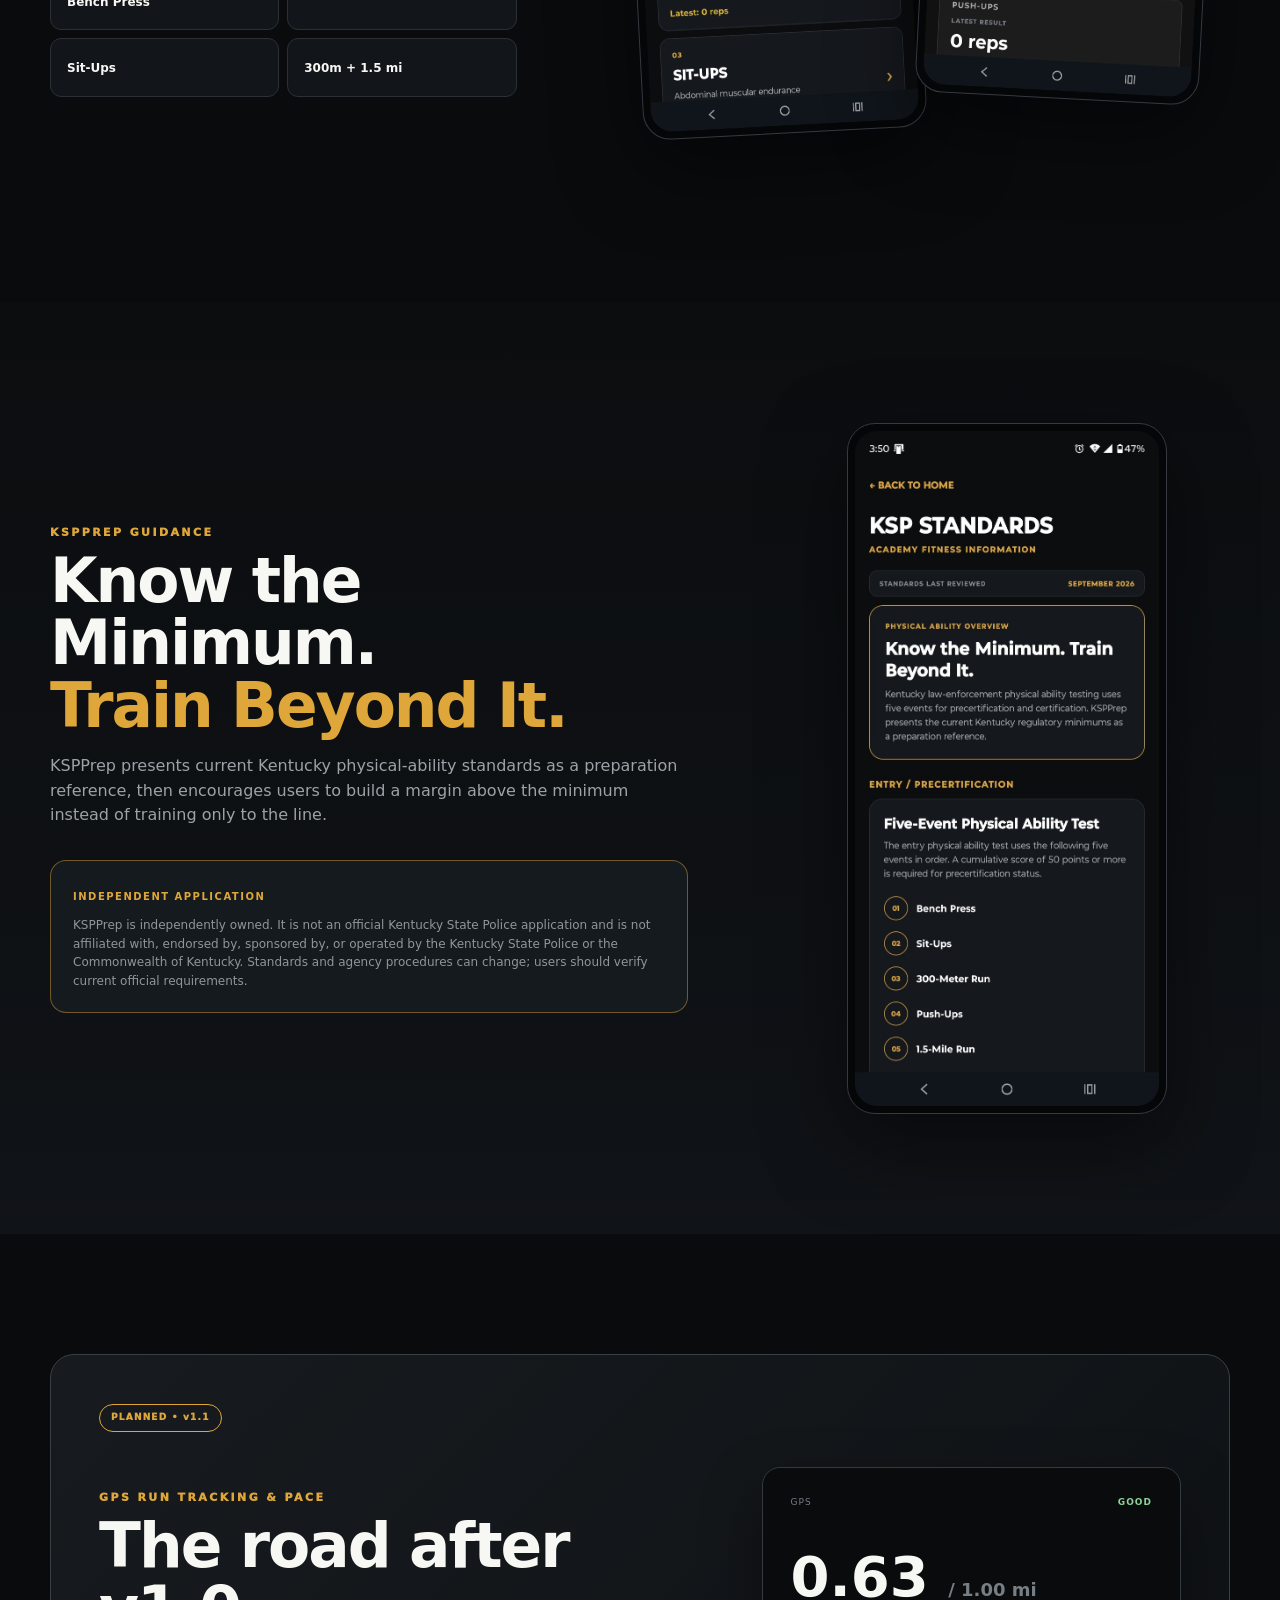
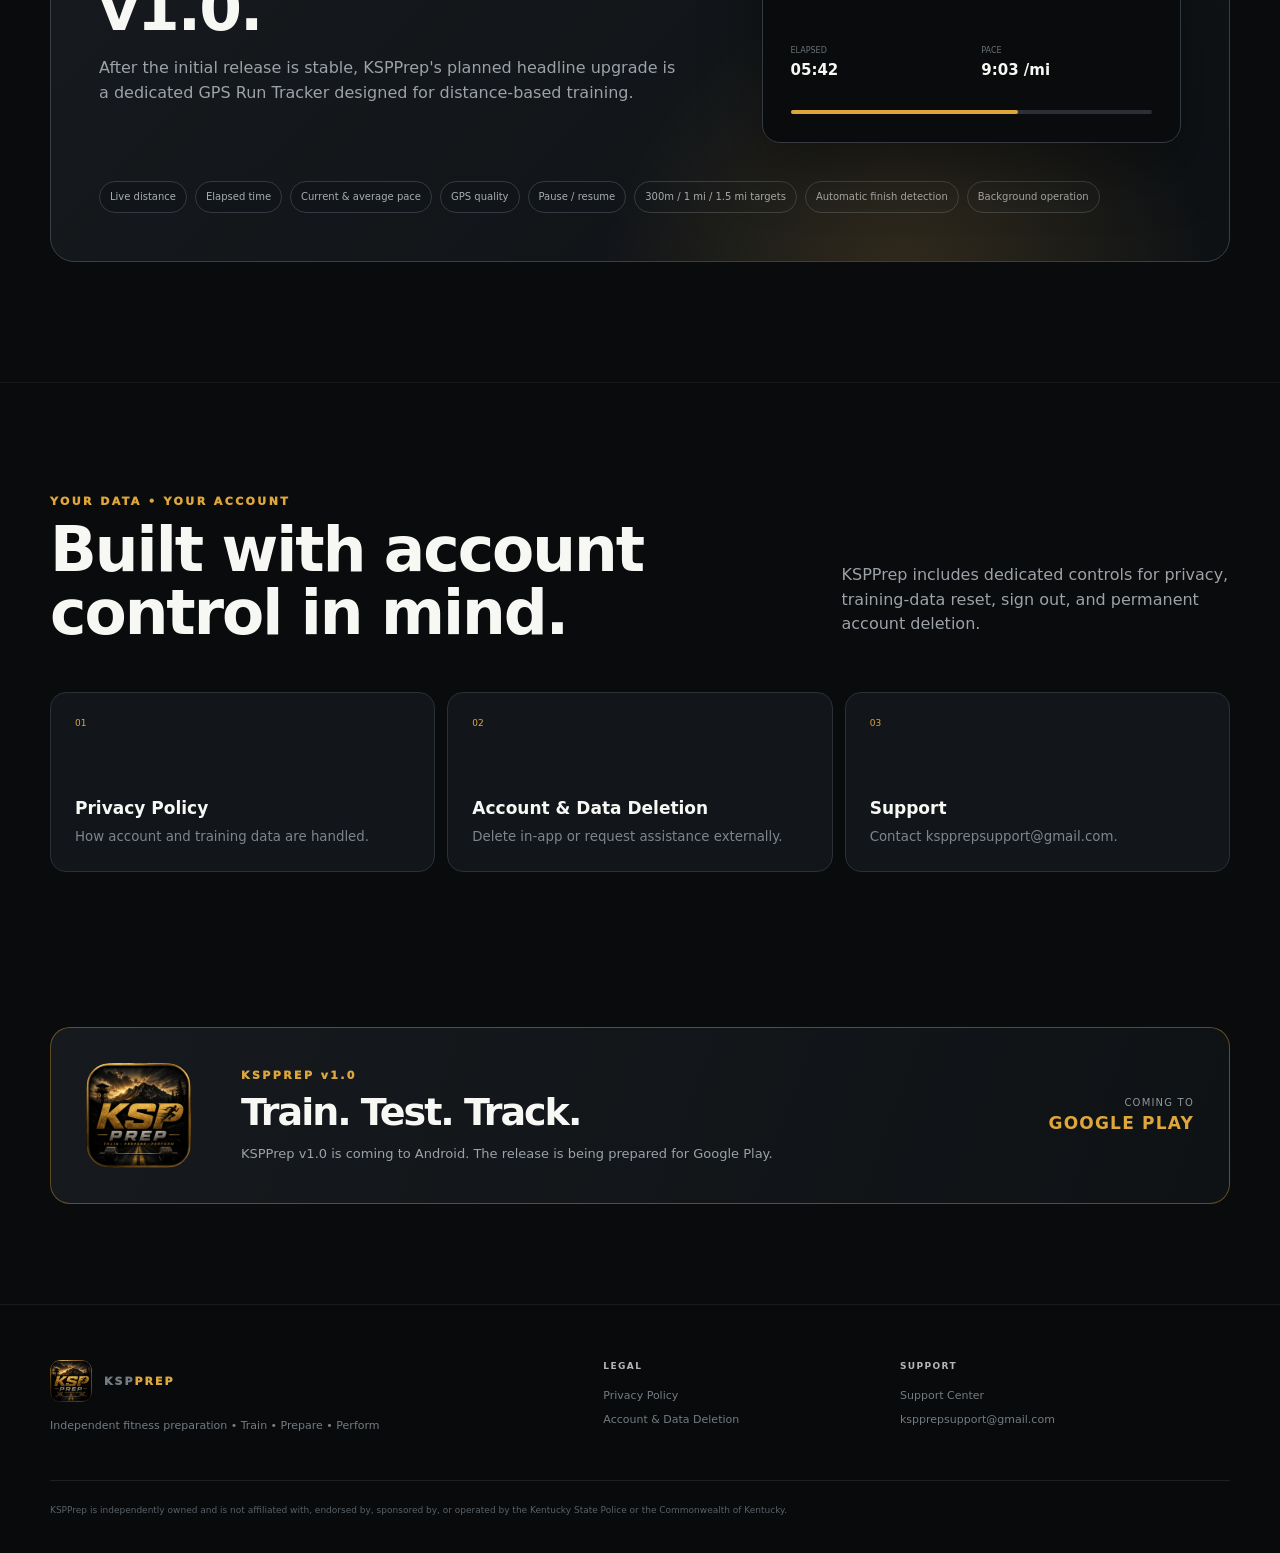
==== commit 05f7ec51: "Add files via upload" ====
--- a/index.html
+++ b/index.html
@@ -11,21 +11,21 @@
   <link rel="stylesheet" href="styles.css">
 </head>
 <body>
-<nav class="nav">
+<header class="nav">
   <div class="wrap navin">
-    <a class="brand" href="#top" aria-label="KSPPrep home">
+    <a class="brand" href="index.html" aria-label="KSPPrep home">
       <img src="assets/icon.png" alt="KSPPrep icon">
       <span>KSP<span class="gold">PREP</span></span>
     </a>
-    <div class="links">
-      <a href="#features">Features</a>
+    <nav class="links" aria-label="Primary navigation">
+      <a href="index.html#features">Features</a>
       <a href="training.html">Training</a>
-      <a href="#test-center">Test Center</a>
-      <a href="#roadmap">Roadmap</a>
+      <a href="test-center.html">Test Center</a>
+      <a href="index.html#roadmap">Roadmap</a>
       <a href="support.html">Support</a>
-    </div>
+    </nav>
   </div>
-</nav>
+</header>
 
 <main id="top">
   <section class="hero">
--- a/styles.css
+++ b/styles.css
@@ -20,3 +20,33 @@
 .training-hero{position:relative;padding:105px 0 115px;overflow:hidden;background:radial-gradient(circle at 78% 25%,rgba(223,167,58,.13),transparent 26%),linear-gradient(180deg,#090b0d,#0c0f12)}.training-hero:after{content:"";position:absolute;inset:0;background-image:linear-gradient(rgba(255,255,255,.018) 1px,transparent 1px),linear-gradient(90deg,rgba(255,255,255,.018) 1px,transparent 1px);background-size:64px 64px;pointer-events:none}.training-hero-grid{position:relative;z-index:1;display:grid;grid-template-columns:.9fr 1.1fr;gap:85px;align-items:center}.training-hero h1{font-size:clamp(54px,6.2vw,90px);line-height:.95;letter-spacing:-4px;margin:12px 0 26px}.training-hero h1 em{font-style:normal;color:var(--gold)}.training-stat-row{display:flex;gap:42px;margin-top:38px}.training-stat-row div{display:flex;flex-direction:column}.training-stat-row strong{font-size:30px}.training-stat-row span{font-size:9px;color:#737b81;letter-spacing:1.2px}.training-hero-phones{position:relative;min-height:680px;display:flex;align-items:center;justify-content:center}.training-hero-phones .phone{width:310px;position:absolute}.training-phone-one{left:8%;transform:rotate(-5deg);z-index:1}.training-phone-two{right:4%;top:35px;transform:rotate(4deg);z-index:2}.training-principle{padding:76px 0;border-top:1px solid rgba(255,255,255,.06);border-bottom:1px solid rgba(255,255,255,.06);background:#0d1013}.principle-grid{display:grid;grid-template-columns:.45fr 1.25fr 1fr;gap:45px;align-items:center}.principle-grid h2{font-size:clamp(38px,4vw,58px);line-height:1;letter-spacing:-2px;margin:0}.principle-grid p{margin:0;color:var(--muted)}.training-section{padding:110px 0}.training-heading{margin-bottom:55px}.training-flow-grid{display:grid;grid-template-columns:repeat(4,1fr);gap:12px}.training-step,.focus-card{background:linear-gradient(160deg,#161a1e,#101316);border:1px solid var(--line);border-radius:18px;padding:27px;min-height:230px}.training-step span,.focus-card>span{font-size:10px;color:var(--gold);font-weight:950;letter-spacing:1.4px}.training-step h3,.focus-card h3{font-size:21px;margin:38px 0 9px}.training-step p,.focus-card p{font-size:13px;color:#8e959a;margin:0}.training-split{display:grid;grid-template-columns:.9fr 1.1fr;gap:90px;align-items:center}.reverse-training{grid-template-columns:1.1fr .9fr}.training-split-copy h2,.training-player-head h2{font-size:clamp(42px,5vw,68px);line-height:1.02;letter-spacing:-2px;margin:9px 0 20px}.training-split-copy>p,.training-player-head p{color:var(--muted);font-size:16px}.training-shot-stack{display:flex;align-items:center;justify-content:center}.wide-phone{width:min(360px,90%)}.training-player-head{text-align:center;max-width:840px;margin:0 auto 65px}.training-player-head p{max-width:660px;margin:0 auto}.training-player-layout{display:grid;grid-template-columns:1.1fr .9fr;gap:75px;align-items:center}.training-player-phones{display:flex;justify-content:center;gap:18px}.training-player-phones .phone{width:285px}.phase-list{display:flex;flex-direction:column;gap:12px}.phase-list div{border:1px solid var(--line);background:#12161a;border-radius:16px;padding:23px}.phase-list span{display:block;color:var(--gold);font-weight:950;font-size:10px}.phase-list b{display:block;font-size:14px;letter-spacing:1px;margin:5px 0}.phase-list p{color:#858d93;font-size:12px;margin:0}.resume-card-demo{margin:28px 0;padding:20px;border-radius:14px;border:1px solid rgba(223,167,58,.5);background:#151a1e;display:flex;flex-direction:column}.resume-card-demo b{color:var(--gold);font-size:11px;letter-spacing:1.2px}.resume-card-demo span{color:#9ba1a6;font-size:12px;margin-top:5px}.focus-grid{display:grid;grid-template-columns:repeat(4,1fr);gap:12px}.training-standards-callout{padding:40px 0 100px}.standards-callout-inner{display:grid;grid-template-columns:1fr auto;gap:50px;align-items:center;padding:40px;background:linear-gradient(135deg,#171b1f,#0f1215);border:1px solid rgba(223,167,58,.42);border-radius:22px}.standards-callout-inner h2{font-size:clamp(38px,4vw,58px);line-height:1.02;letter-spacing:-2px;margin:9px 0}.standards-callout-inner h2 span{color:var(--gold)}.standards-callout-inner p{max-width:760px;color:var(--muted)}.training-disclaimer{padding:0 0 100px}.disclaimer-card{border:1px solid var(--line);background:#12161a;border-radius:16px;padding:25px}.disclaimer-card b{color:var(--gold);font-size:10px;letter-spacing:1.4px}.disclaimer-card p{color:#848c92;font-size:12px;margin:8px 0 0}
 @media(max-width:980px){.training-hero-grid,.principle-grid,.training-split,.reverse-training,.training-player-layout{grid-template-columns:1fr}.training-hero-copy{text-align:center}.backlink{margin-left:auto;margin-right:auto}.training-stat-row{justify-content:center}.training-hero-phones{min-height:620px}.principle-grid{text-align:center}.training-flow-grid,.focus-grid{grid-template-columns:1fr 1fr}.training-split-copy{text-align:center}.training-split-copy .ticks{text-align:left}.standards-callout-inner{grid-template-columns:1fr;text-align:center}.standards-callout-inner p{margin-left:auto;margin-right:auto}}
 @media(max-width:640px){.training-hero{padding:70px 0 80px}.training-hero h1{font-size:54px;letter-spacing:-3px}.training-stat-row{gap:22px}.training-stat-row strong{font-size:26px}.training-stat-row span{font-size:8px}.training-hero-phones{min-height:510px}.training-hero-phones .phone{width:49%}.training-phone-one{left:2%}.training-phone-two{right:2%;top:30px}.training-principle,.training-section{padding:75px 0}.training-flow-grid,.focus-grid{grid-template-columns:1fr}.training-player-phones{gap:7px}.training-player-phones .phone{width:49%}.phase-list{margin-top:15px}.standards-callout-inner{padding:28px 20px}.standards-callout-inner .button{width:100%}}
+
+
+/* Shared mobile/tablet navigation */
+@media(max-width:980px){
+  .navin{flex-direction:column;align-items:stretch;justify-content:center;gap:0;padding:10px 0 0}
+  .brand{align-self:flex-start;margin-bottom:8px}
+  .links{display:flex!important;width:100%;gap:8px;overflow-x:auto;white-space:nowrap;padding:0 0 10px;scrollbar-width:none;-webkit-overflow-scrolling:touch}
+  .links::-webkit-scrollbar{display:none}
+  .links a{flex:0 0 auto;padding:8px 11px;border:1px solid rgba(255,255,255,.08);border-radius:999px;background:rgba(255,255,255,.025);font-size:10px}
+  .links a.active-link{border-color:rgba(223,167,58,.45);background:rgba(223,167,58,.08)}
+}
+@media(max-width:640px){
+  .navin{min-height:auto}
+  .brand img{width:36px;height:36px}
+  .brand{font-size:15px}
+  .links{margin-left:-2px;padding-bottom:9px}
+  .links a{font-size:9px;padding:7px 10px}
+}
+
+/* Test Center page */
+.tc-hero{padding:100px 0 110px;background:radial-gradient(circle at 78% 28%,rgba(223,167,58,.13),transparent 25%),linear-gradient(180deg,#090b0d,#0c0f12)}
+.tc-hero-grid{display:grid;grid-template-columns:1fr .8fr;gap:90px;align-items:center}
+.tc-copy h1{font-size:clamp(54px,6.2vw,88px);line-height:.96;letter-spacing:-4px;margin:12px 0 26px}.tc-copy h1 em{font-style:normal;color:var(--gold)}
+.tc-stat-row{display:flex;gap:42px;margin-top:38px}.tc-stat-row div{display:flex;flex-direction:column}.tc-stat-row strong{font-size:30px}.tc-stat-row span{font-size:9px;color:#737b81;letter-spacing:1.2px;max-width:155px}
+.tc-hero-phone{display:flex;justify-content:center}.tc-main-phone{width:min(365px,90%)}
+.tc-principle{padding:76px 0;border-top:1px solid rgba(255,255,255,.06);border-bottom:1px solid rgba(255,255,255,.06);background:#0d1013}
+.tc-section{padding:110px 0}.event-grid{display:grid;grid-template-columns:repeat(3,1fr);gap:12px}.event-card{background:linear-gradient(160deg,#161a1e,#101316);border:1px solid var(--line);border-radius:18px;padding:27px;min-height:245px}.event-card>span{display:block;color:var(--gold);font-size:10px;font-weight:950;letter-spacing:1.4px}.event-card>b{display:block;color:#8d9499;font-size:9px;letter-spacing:1px;margin:8px 0 28px}.event-card h3{font-size:25px;margin:0 0 10px}.event-card p{font-size:13px;color:#8e959a;margin:0}.event-card.supplemental{border-color:rgba(223,167,58,.35)}
+.tc-results-grid,.tc-standards-grid{display:grid;grid-template-columns:1fr 1fr;gap:85px;align-items:center}.tc-results-copy h2,.tc-standards-copy h2{font-size:clamp(42px,5vw,68px);line-height:1.02;letter-spacing:-2px;margin:9px 0 20px}.tc-results-copy>p,.tc-standards-copy>p{color:var(--muted);font-size:16px}.tc-results-phone{display:flex;justify-content:center}.standards-band{background:#0b0e11;border-top:1px solid rgba(255,255,255,.05);border-bottom:1px solid rgba(255,255,255,.05)}.tc-standards-phones{display:flex;gap:16px;align-items:center;justify-content:center}.tc-standards-phones .phone{width:270px}.tc-standards-copy h2 span{color:var(--gold)}.review-card{margin:26px 0;padding:18px;border:1px solid rgba(223,167,58,.42);border-radius:14px;background:#15191d;display:flex;justify-content:space-between;gap:20px;align-items:center}.review-card b{font-size:9px;letter-spacing:1.2px;color:#8f969b}.review-card strong{font-size:13px;color:var(--gold)}.small-note{font-size:12px!important;color:#788087!important}
+@media(max-width:980px){.tc-hero-grid,.tc-results-grid,.tc-standards-grid{grid-template-columns:1fr}.tc-copy{text-align:center}.tc-copy .backlink{margin-left:auto;margin-right:auto}.tc-copy .lead{margin-left:auto;margin-right:auto}.tc-stat-row{justify-content:center}.event-grid{grid-template-columns:1fr 1fr}.tc-results-copy,.tc-standards-copy{text-align:center}.tc-results-copy .ticks{text-align:left}.tc-standards-phones{order:2}}
+@media(max-width:640px){.tc-hero{padding:70px 0 80px}.tc-copy h1{font-size:52px;letter-spacing:-3px}.tc-stat-row{gap:22px}.tc-stat-row strong{font-size:26px}.tc-stat-row span{font-size:8px}.tc-section{padding:75px 0}.event-grid{grid-template-columns:1fr}.event-card{min-height:auto}.tc-standards-phones{gap:7px}.tc-standards-phones .phone{width:49%}.review-card{flex-direction:column;align-items:flex-start}.tc-main-phone{width:min(320px,88%)}}
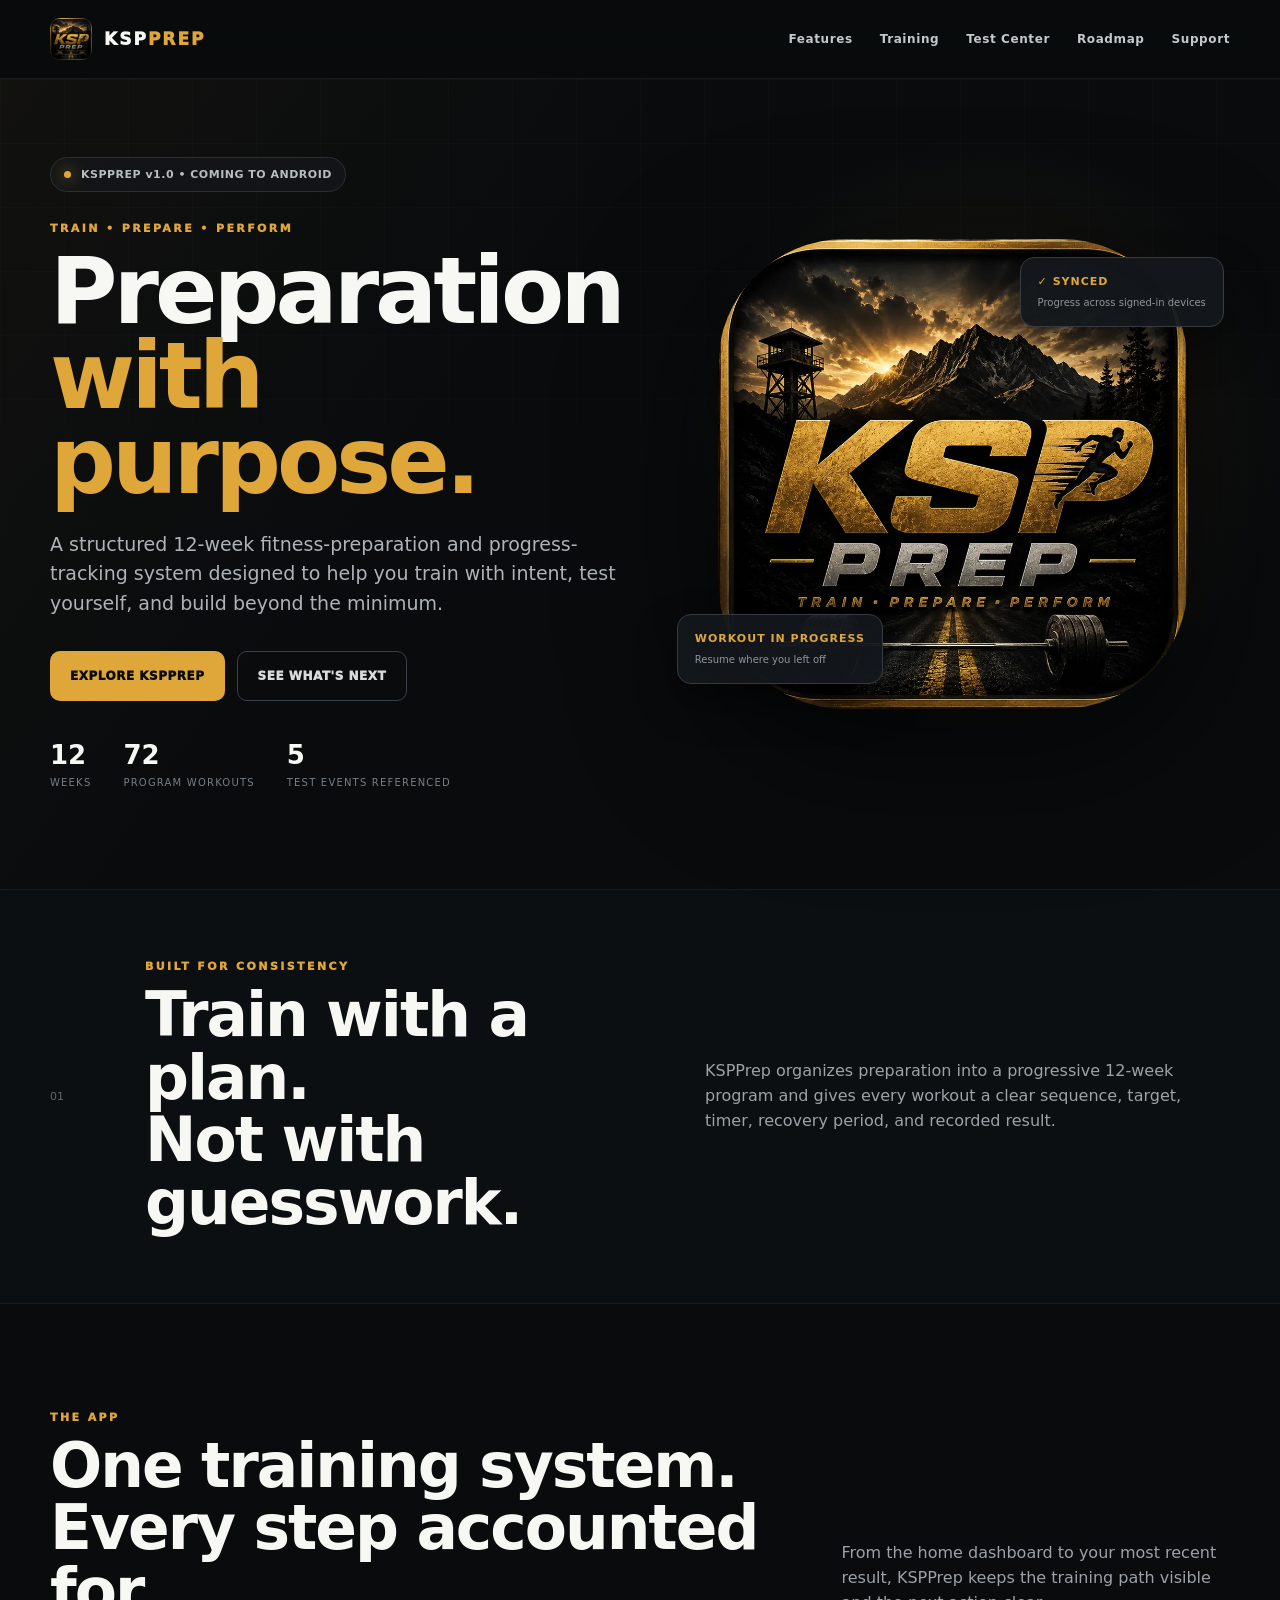
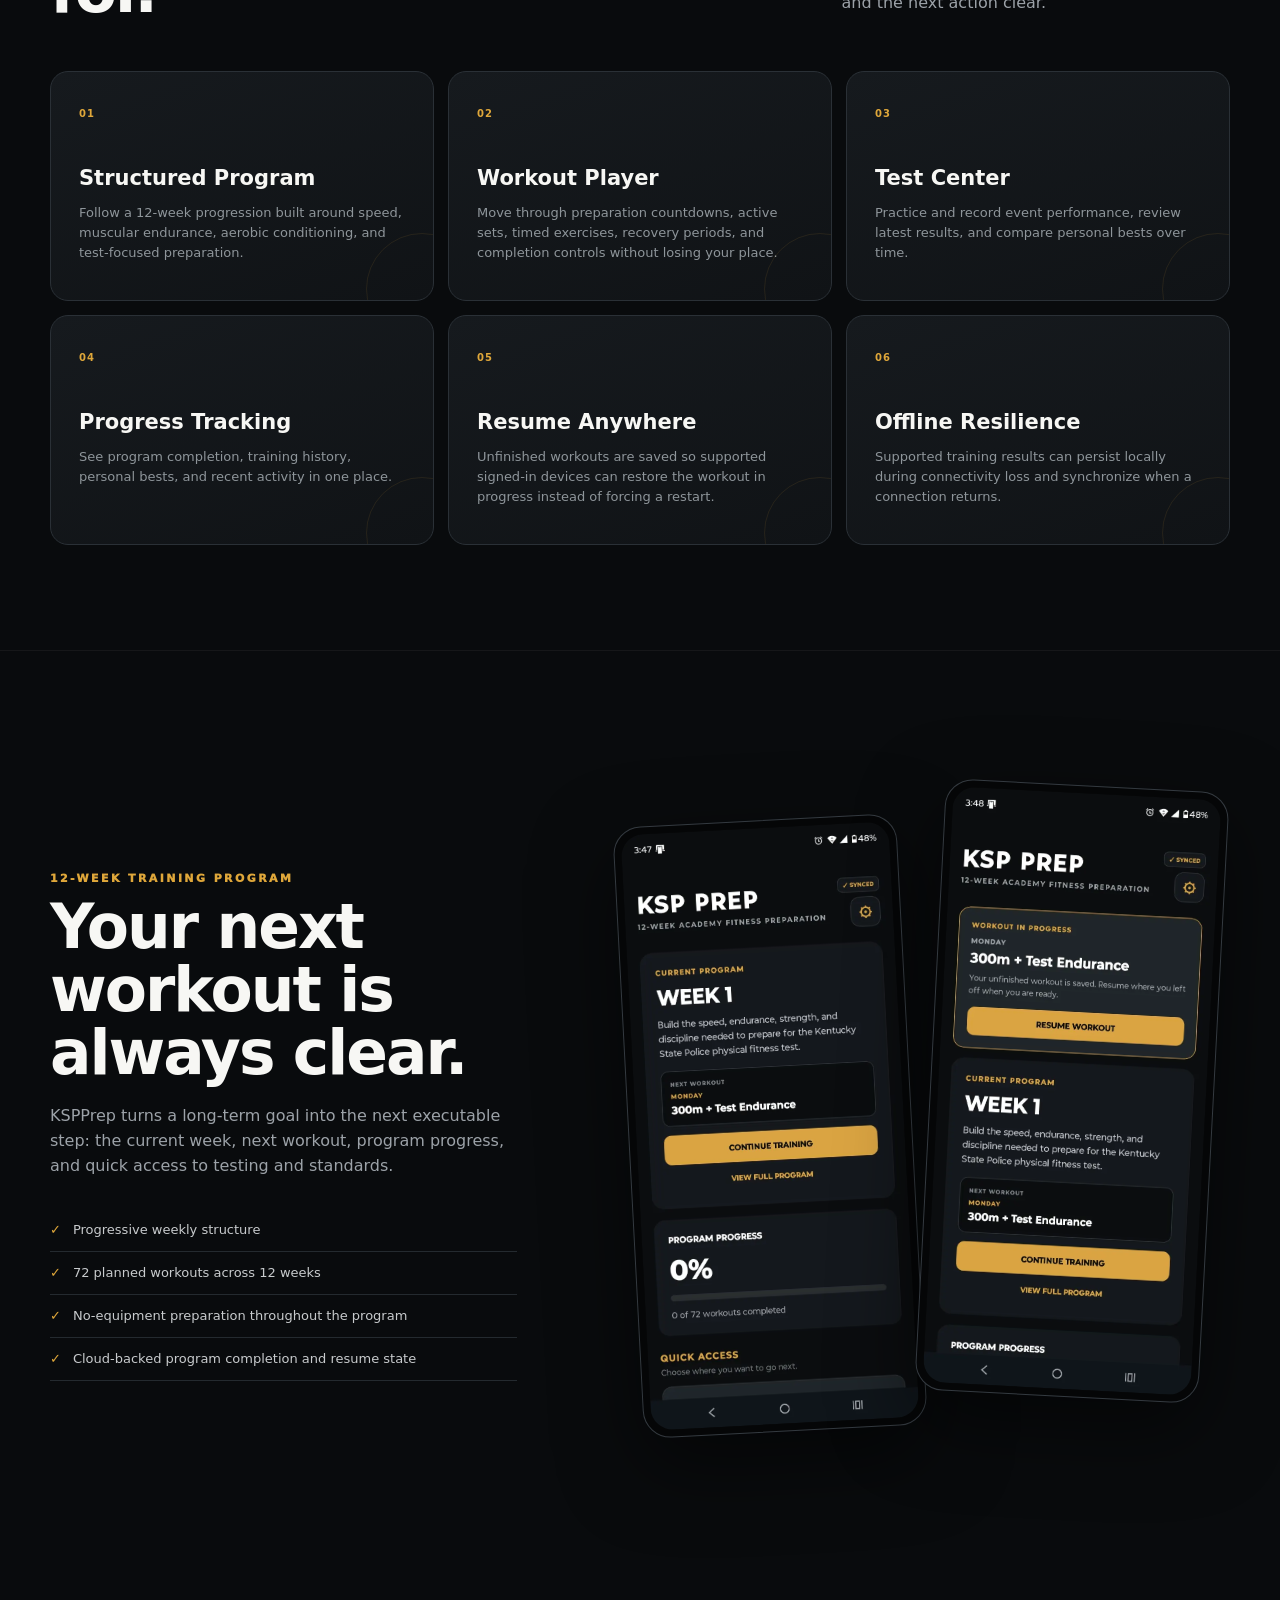
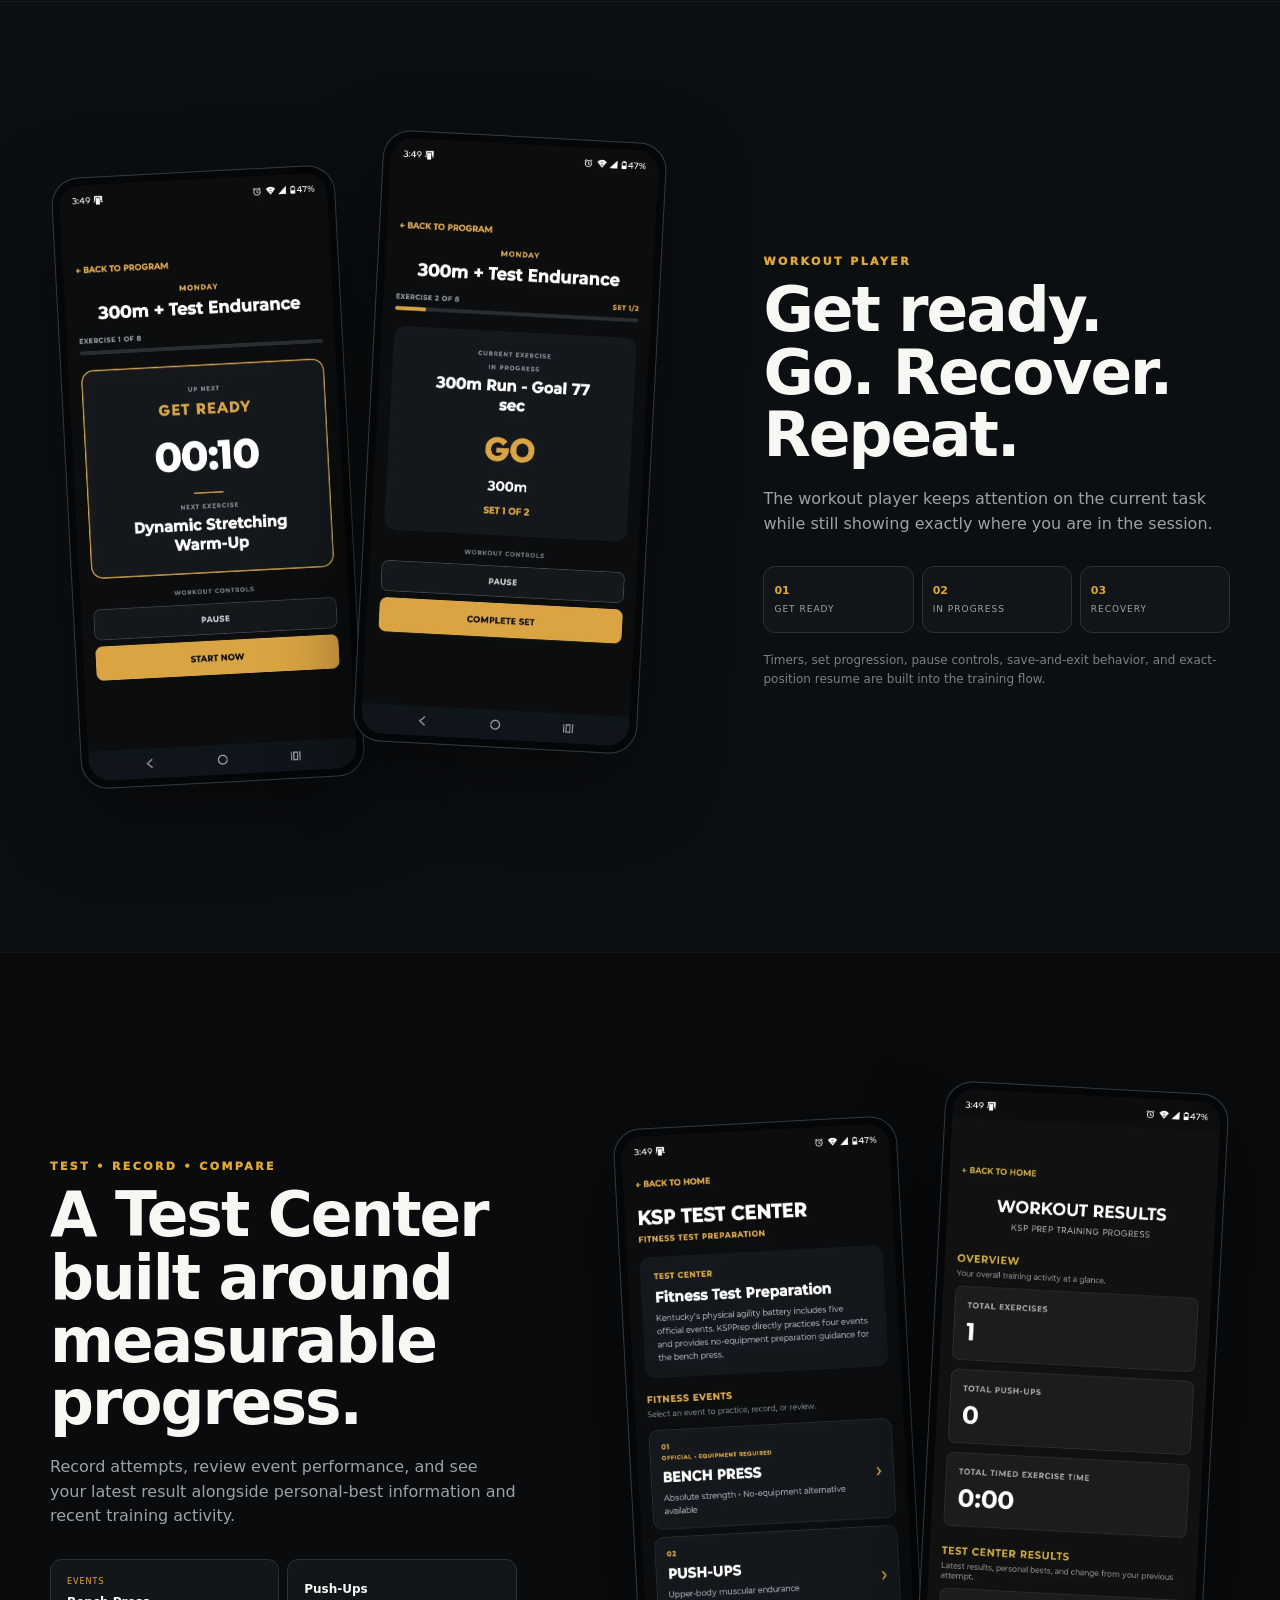
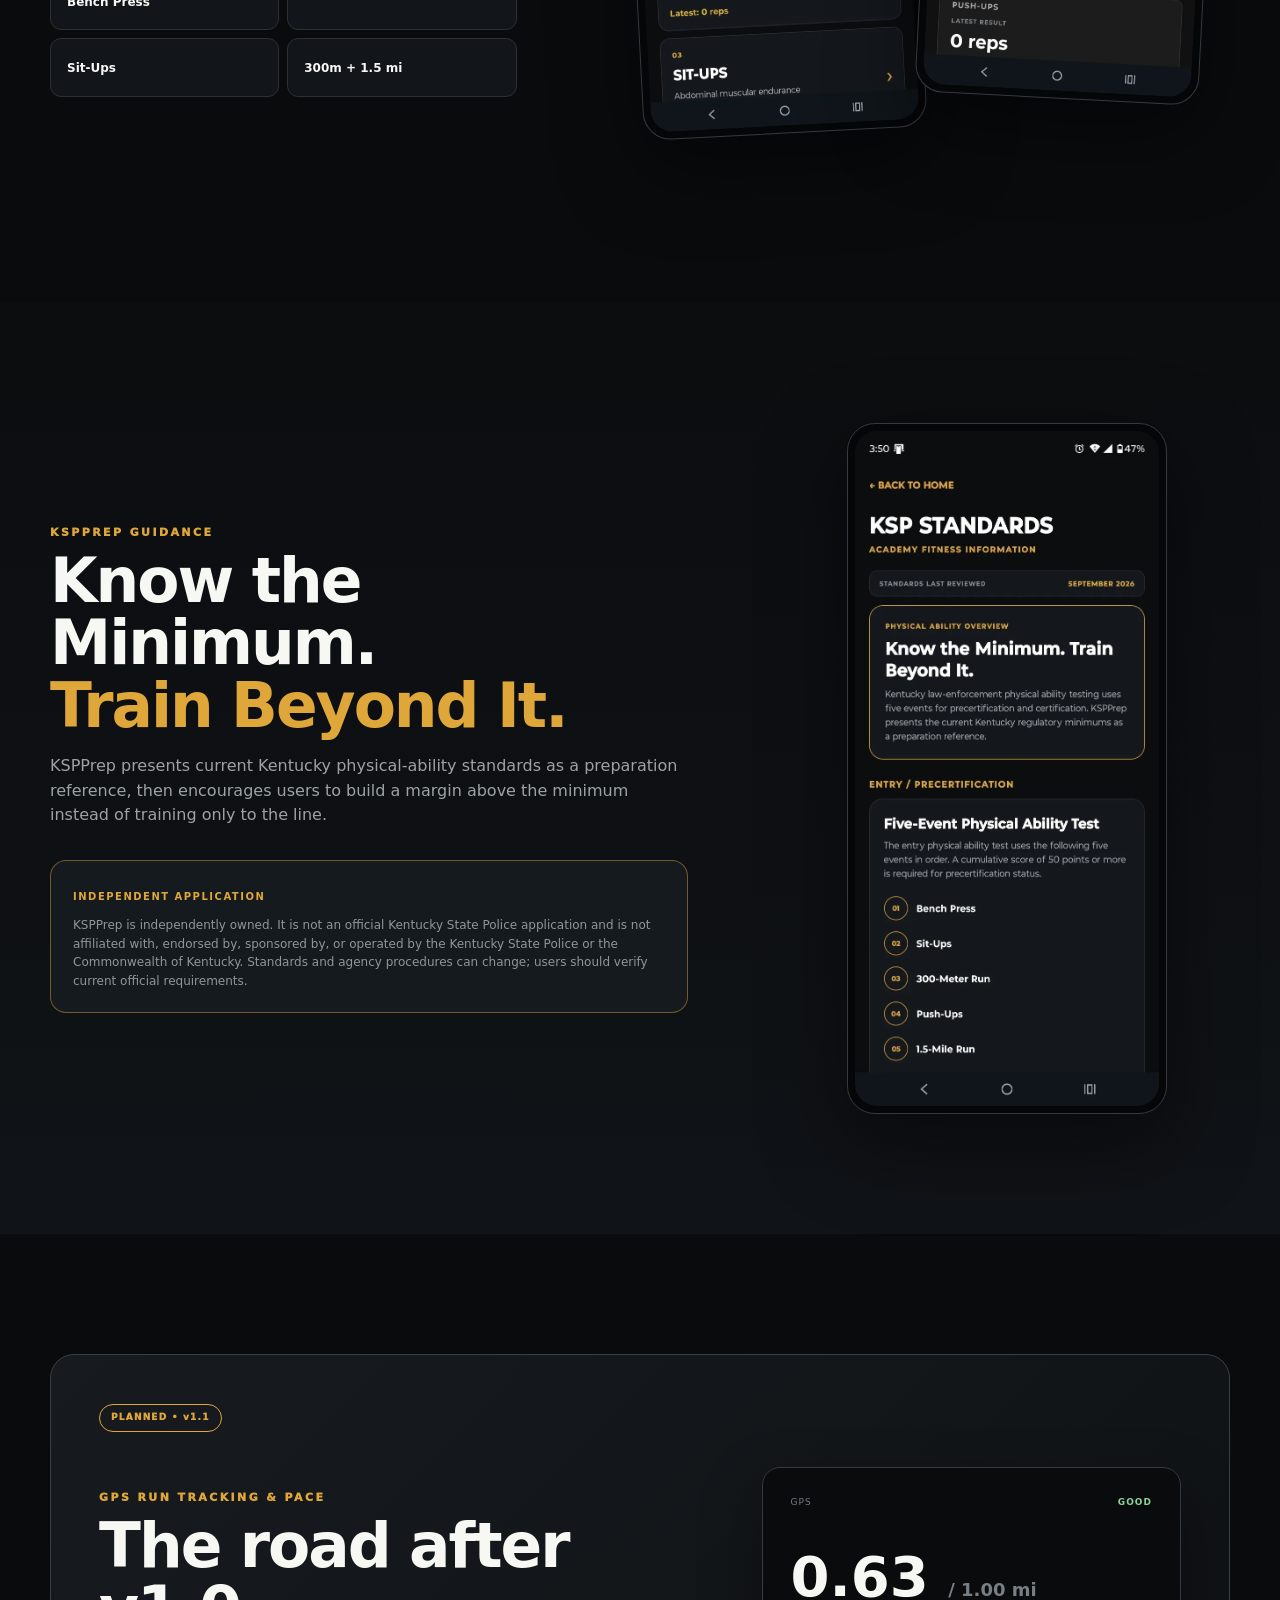
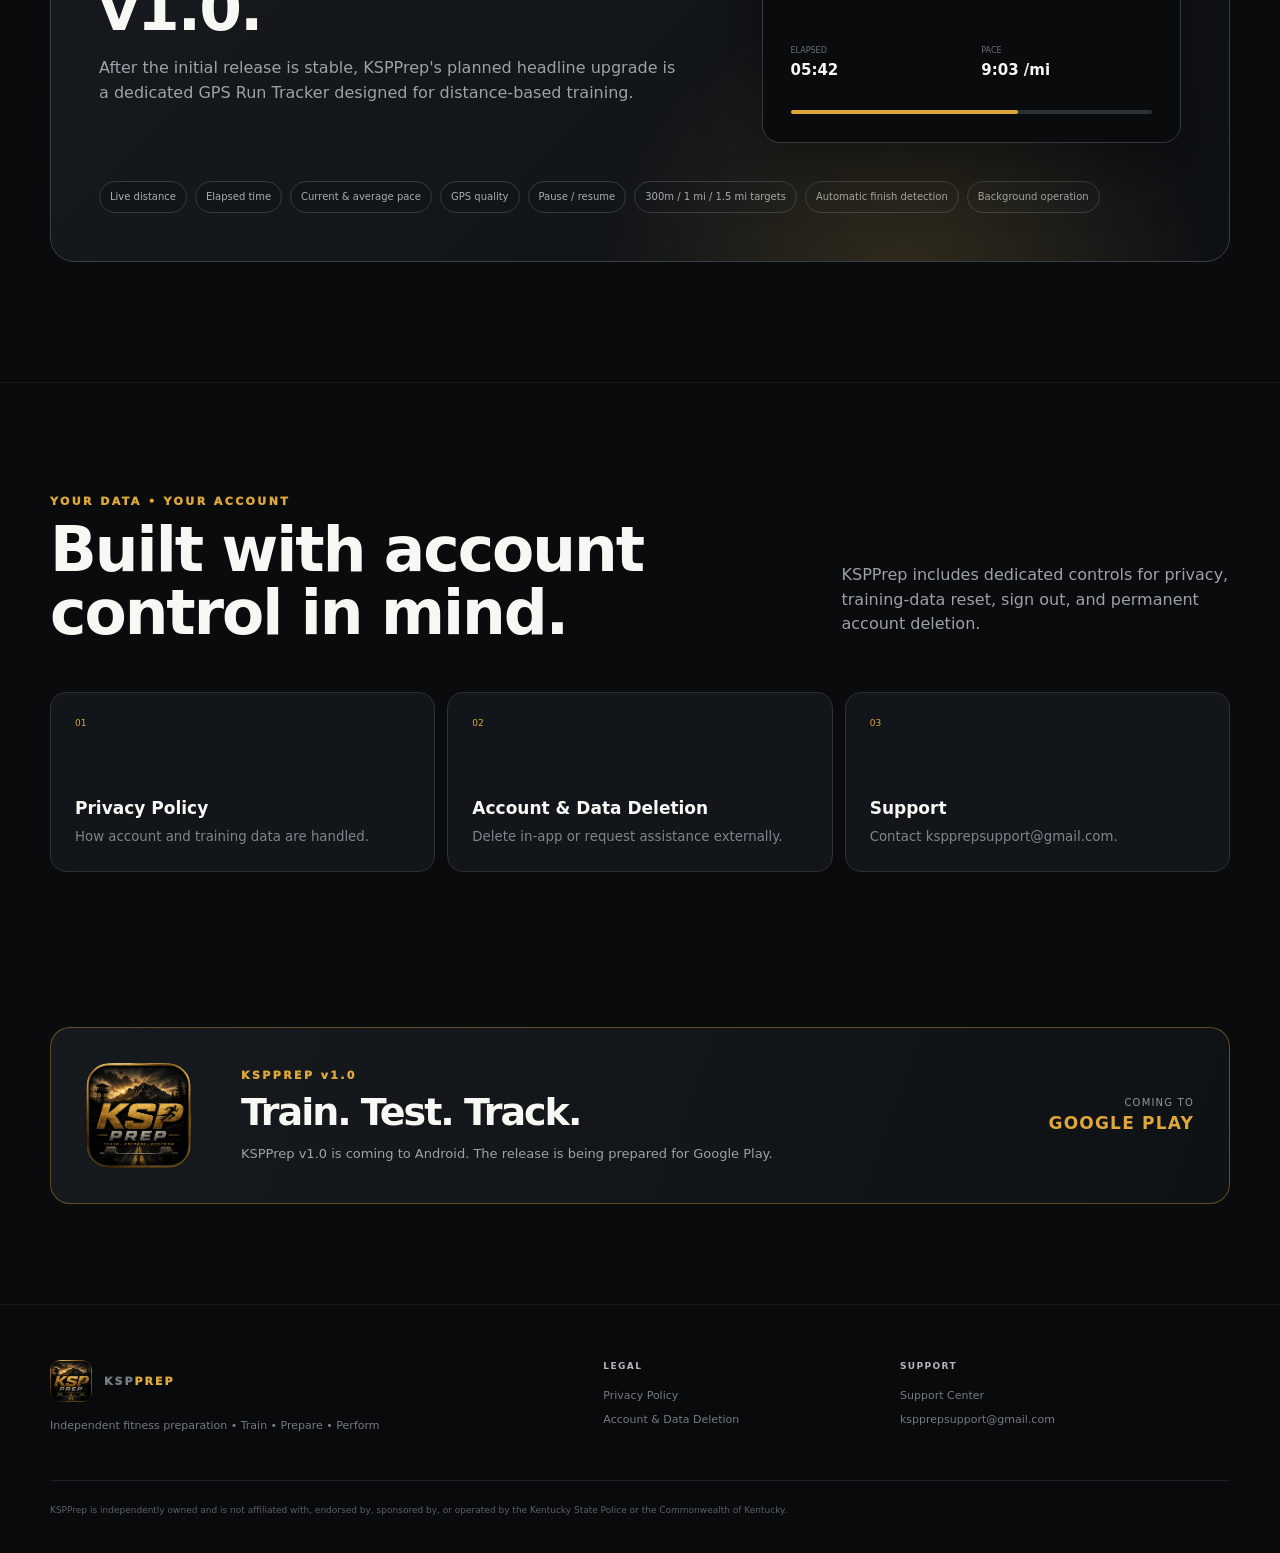
==== commit 8eac6af9: "Add files via upload" ====
--- a/index.html
+++ b/index.html
@@ -6,15 +6,15 @@
   <meta name="theme-color" content="#0B0D0F">
   <title>KSPPrep | Train • Prepare • Perform</title>
   <meta name="description" content="KSPPrep is an independent 12-week fitness preparation and progress-tracking app built to help users train toward Kentucky law-enforcement physical ability demands.">
-  <link rel="icon" href="assets/icon.png">
-  <link rel="apple-touch-icon" href="assets/icon.png">
+  <link rel="icon" href="assets/icon.webp">
+  <link rel="apple-touch-icon" href="assets/icon.webp">
   <link rel="stylesheet" href="styles.css">
 </head>
 <body>
 <header class="nav">
   <div class="wrap navin">
     <a class="brand" href="index.html" aria-label="KSPPrep home">
-      <img src="assets/icon.png" alt="KSPPrep icon">
+      <img loading="eager" decoding="async" src="assets/icon.webp" alt="KSPPrep icon">
       <span>KSP<span class="gold">PREP</span></span>
     </a>
     <nav class="links" aria-label="Primary navigation">
@@ -48,7 +48,7 @@
       </div>
       <div class="hero-visual reveal">
         <div class="icon-halo"></div>
-        <img class="hero-icon" src="assets/icon.png" alt="KSPPrep app icon">
+        <img loading="lazy" decoding="async" class="hero-icon" src="assets/icon.webp" alt="KSPPrep app icon">
         <div class="floating-card fc-one"><b>✓ SYNCED</b><span>Progress across signed-in devices</span></div>
         <div class="floating-card fc-two"><b>WORKOUT IN PROGRESS</b><span>Resume where you left off</span></div>
       </div>
@@ -97,8 +97,8 @@
         </ul>
       </div>
       <div class="phones two-up reveal">
-        <figure class="phone tilt-left"><img src="assets/screens/1000008039.png" alt="KSPPrep home dashboard showing current program and progress"></figure>
-        <figure class="phone tilt-right raised"><img src="assets/screens/1000008041.png" alt="KSPPrep workout in progress resume card"></figure>
+        <figure class="phone tilt-left"><img loading="lazy" decoding="async" src="assets/screens/1000008039.webp" alt="KSPPrep home dashboard showing current program and progress"></figure>
+        <figure class="phone tilt-right raised"><img loading="lazy" decoding="async" src="assets/screens/1000008041.webp" alt="KSPPrep workout in progress resume card"></figure>
       </div>
     </div>
   </section>
@@ -106,8 +106,8 @@
   <section class="showcase dark-band">
     <div class="wrap showcase-grid reverse">
       <div class="phones two-up reveal">
-        <figure class="phone tilt-left"><img src="assets/screens/1000008044.png" alt="KSPPrep Get Ready countdown"></figure>
-        <figure class="phone tilt-right raised"><img src="assets/screens/1000008046.png" alt="KSPPrep distance workout exercise screen"></figure>
+        <figure class="phone tilt-left"><img loading="lazy" decoding="async" src="assets/screens/1000008044.webp" alt="KSPPrep Get Ready countdown"></figure>
+        <figure class="phone tilt-right raised"><img loading="lazy" decoding="async" src="assets/screens/1000008046.webp" alt="KSPPrep distance workout exercise screen"></figure>
       </div>
       <div class="copy-col reveal">
         <div class="eyebrow">WORKOUT PLAYER</div>
@@ -133,8 +133,8 @@
         </div>
       </div>
       <div class="phones two-up reveal">
-        <figure class="phone tilt-left"><img src="assets/screens/1000008047.png" alt="KSPPrep Test Center"></figure>
-        <figure class="phone tilt-right raised"><img src="assets/screens/1000008049.png" alt="KSPPrep Workout Results"></figure>
+        <figure class="phone tilt-left"><img loading="lazy" decoding="async" src="assets/screens/1000008047.webp" alt="KSPPrep Test Center"></figure>
+        <figure class="phone tilt-right raised"><img loading="lazy" decoding="async" src="assets/screens/1000008049.webp" alt="KSPPrep Workout Results"></figure>
       </div>
     </div>
   </section>
@@ -147,7 +147,7 @@
         <p>KSPPrep presents current Kentucky physical-ability standards as a preparation reference, then encourages users to build a margin above the minimum instead of training only to the line.</p>
         <div class="disclaimer"><b>INDEPENDENT APPLICATION</b><p>KSPPrep is independently owned. It is not an official Kentucky State Police application and is not affiliated with, endorsed by, sponsored by, or operated by the Kentucky State Police or the Commonwealth of Kentucky. Standards and agency procedures can change; users should verify current official requirements.</p></div>
       </div>
-      <div class="single-phone reveal"><figure class="phone"><img src="assets/screens/1000008052.png" alt="KSPPrep standards screen showing Know the Minimum Train Beyond It"></figure></div>
+      <div class="single-phone reveal"><figure class="phone"><img loading="lazy" decoding="async" src="assets/screens/1000008052.webp" alt="KSPPrep standards screen showing Know the Minimum Train Beyond It"></figure></div>
     </div>
   </section>
 
@@ -182,7 +182,7 @@
 
   <section class="cta">
     <div class="wrap cta-in reveal">
-      <img src="assets/icon.png" alt="KSPPrep">
+      <img loading="eager" decoding="async" src="assets/icon.webp" alt="KSPPrep">
       <div><div class="eyebrow">KSPPREP v1.0</div><h2>Train. Test. Track.</h2><p>KSPPrep v1.0 is coming to Android. The release is being prepared for Google Play.</p></div>
       <div class="coming">COMING TO<br><b>GOOGLE PLAY</b></div>
     </div>
@@ -191,7 +191,7 @@
 
 <footer>
   <div class="wrap footer-grid">
-    <div><a class="brand footer-brand" href="#top"><img src="assets/icon.png" alt=""><span>KSP<span class="gold">PREP</span></span></a><p>Independent fitness preparation • Train • Prepare • Perform</p></div>
+    <div><a class="brand footer-brand" href="#top"><img loading="eager" decoding="async" src="assets/icon.webp" alt=""><span>KSP<span class="gold">PREP</span></span></a><p>Independent fitness preparation • Train • Prepare • Perform</p></div>
     <div><b>LEGAL</b><a href="privacy.html">Privacy Policy</a><a href="delete-account.html">Account & Data Deletion</a></div>
     <div><b>SUPPORT</b><a href="support.html">Support Center</a><a href="mailto:kspprepsupport@gmail.com">kspprepsupport@gmail.com</a></div>
   </div>
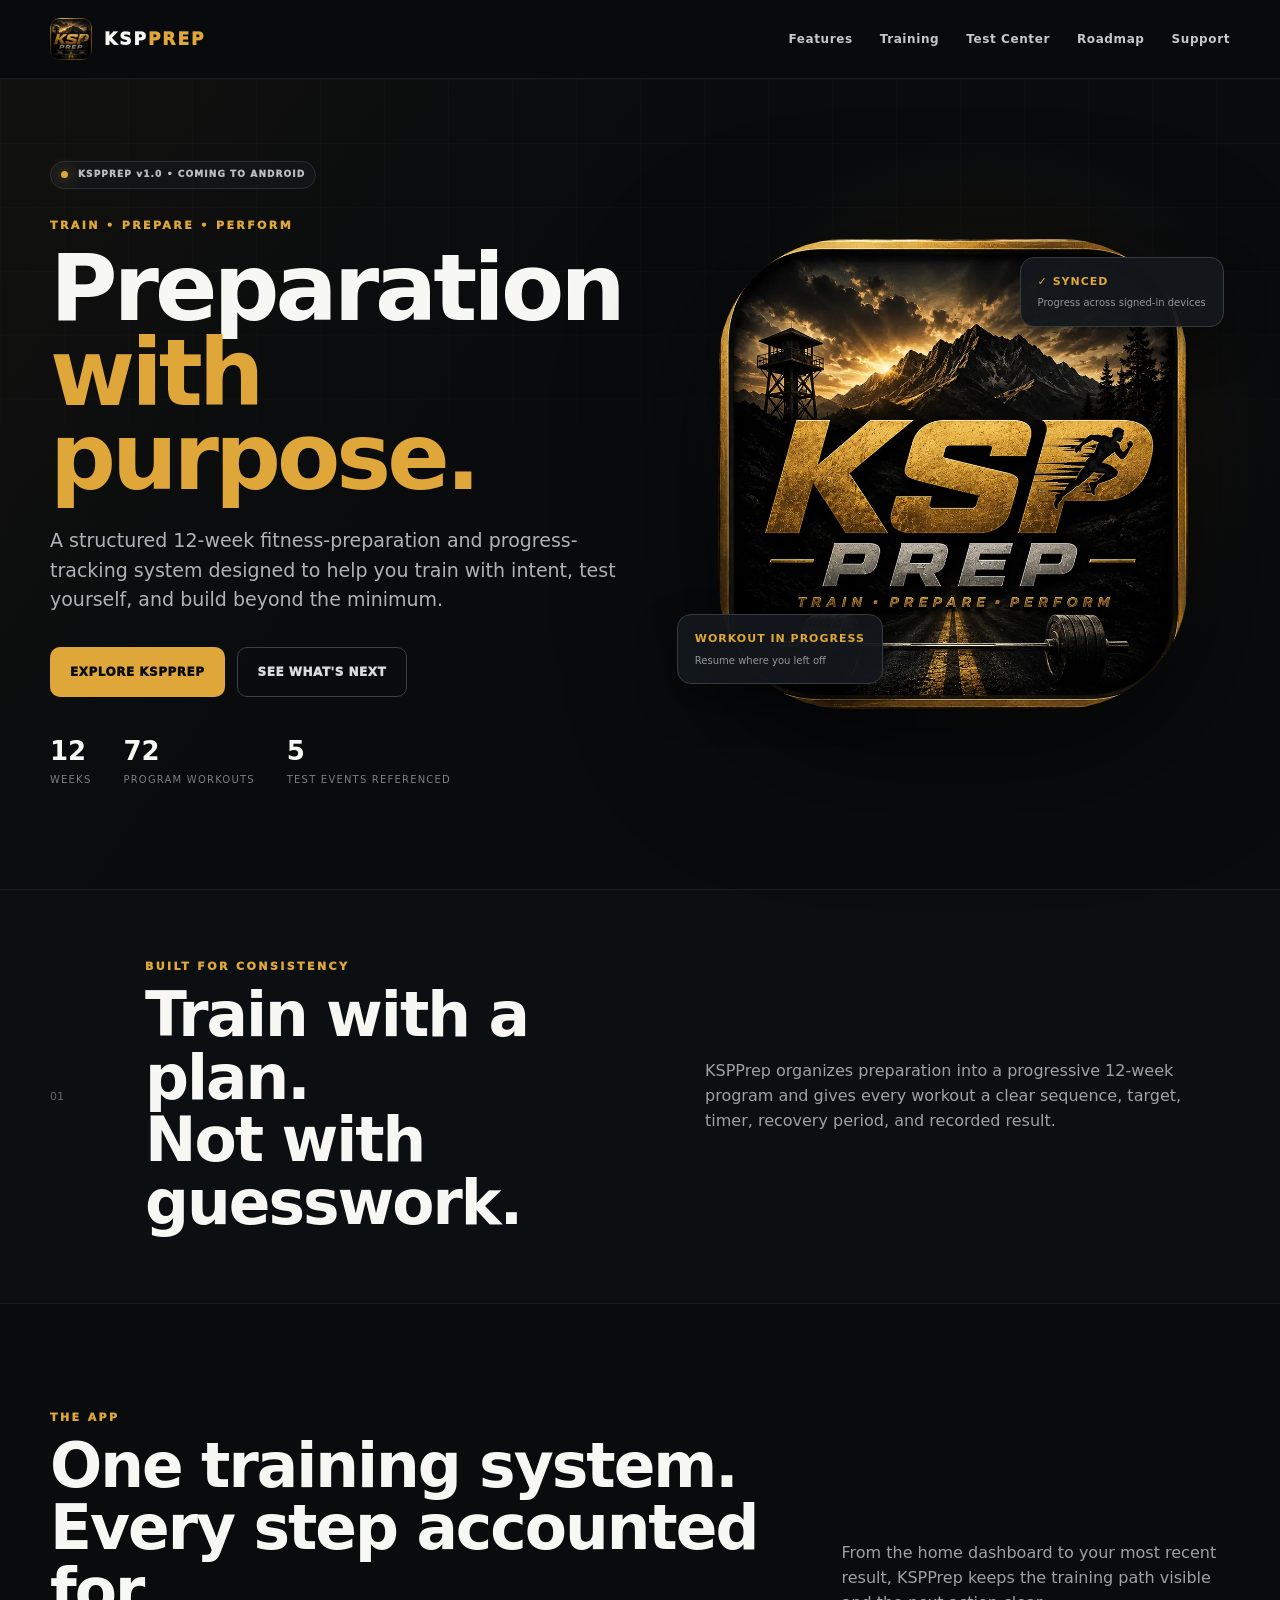
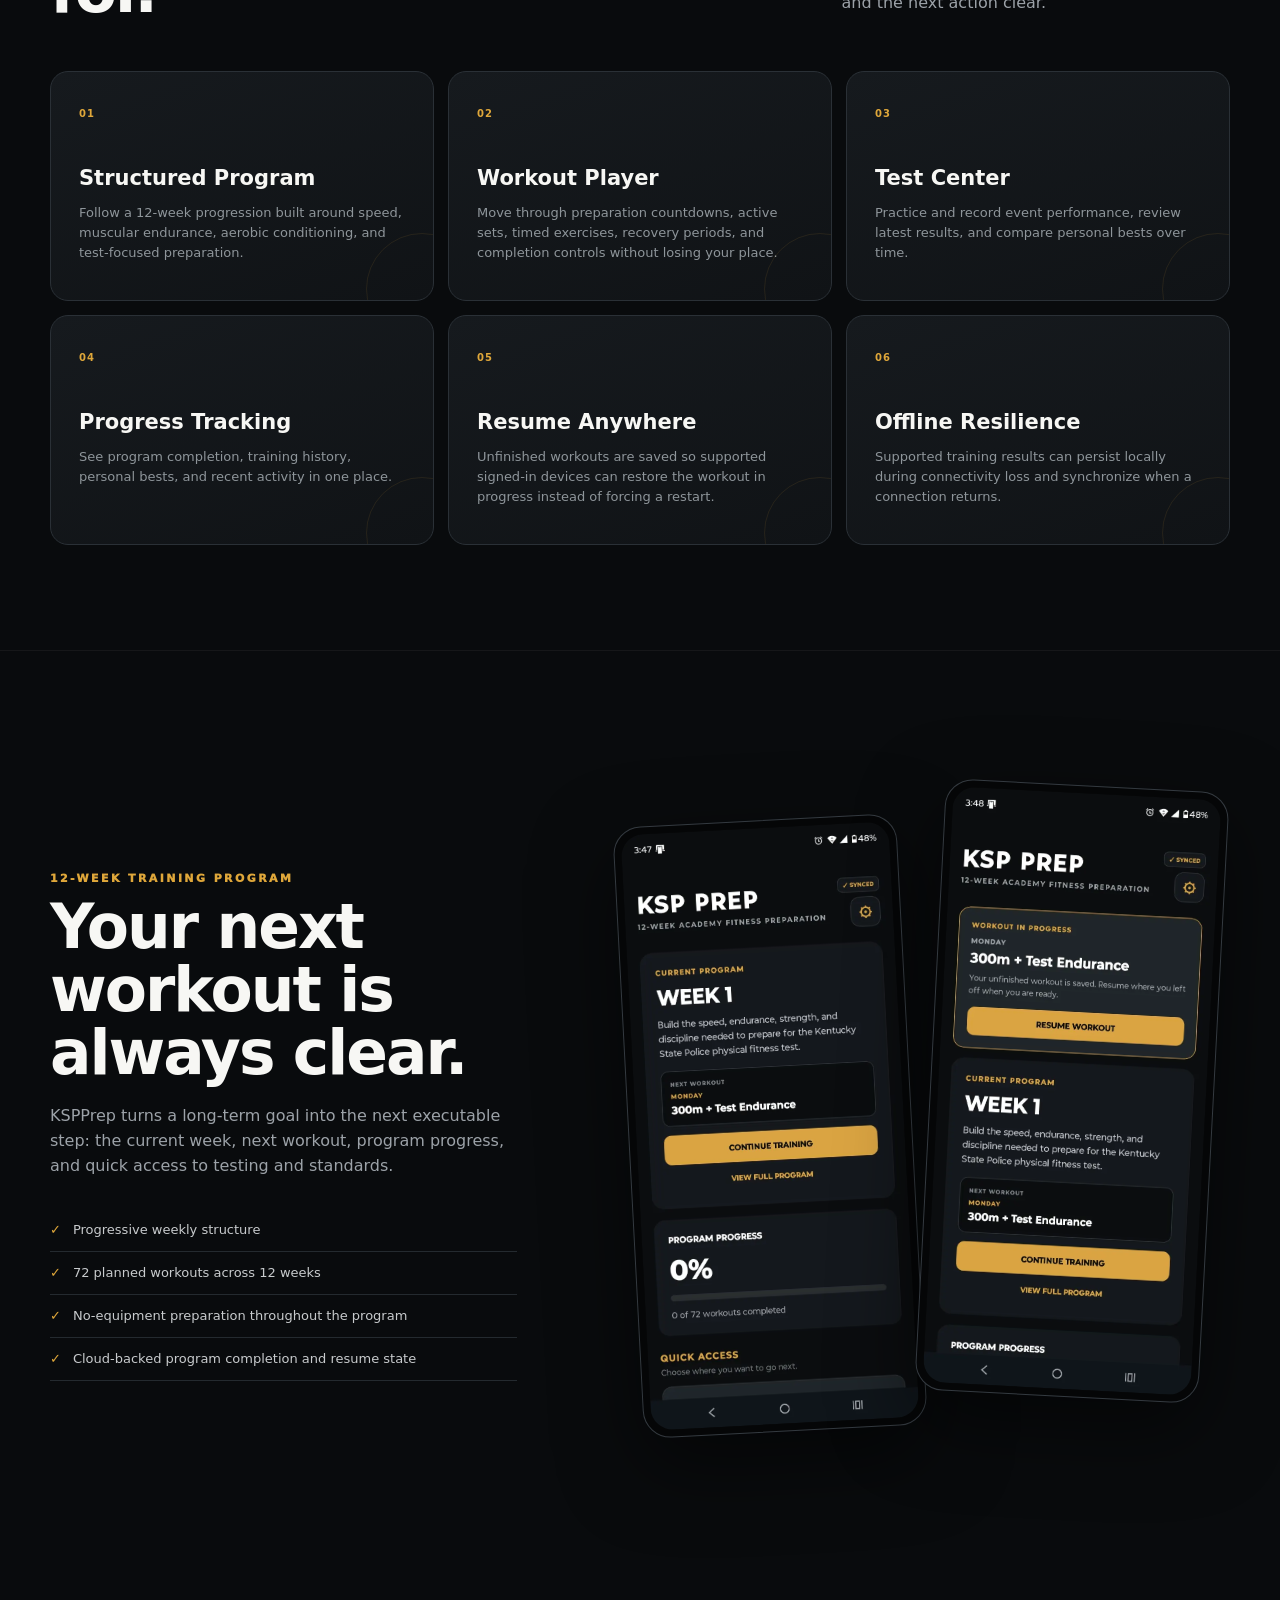
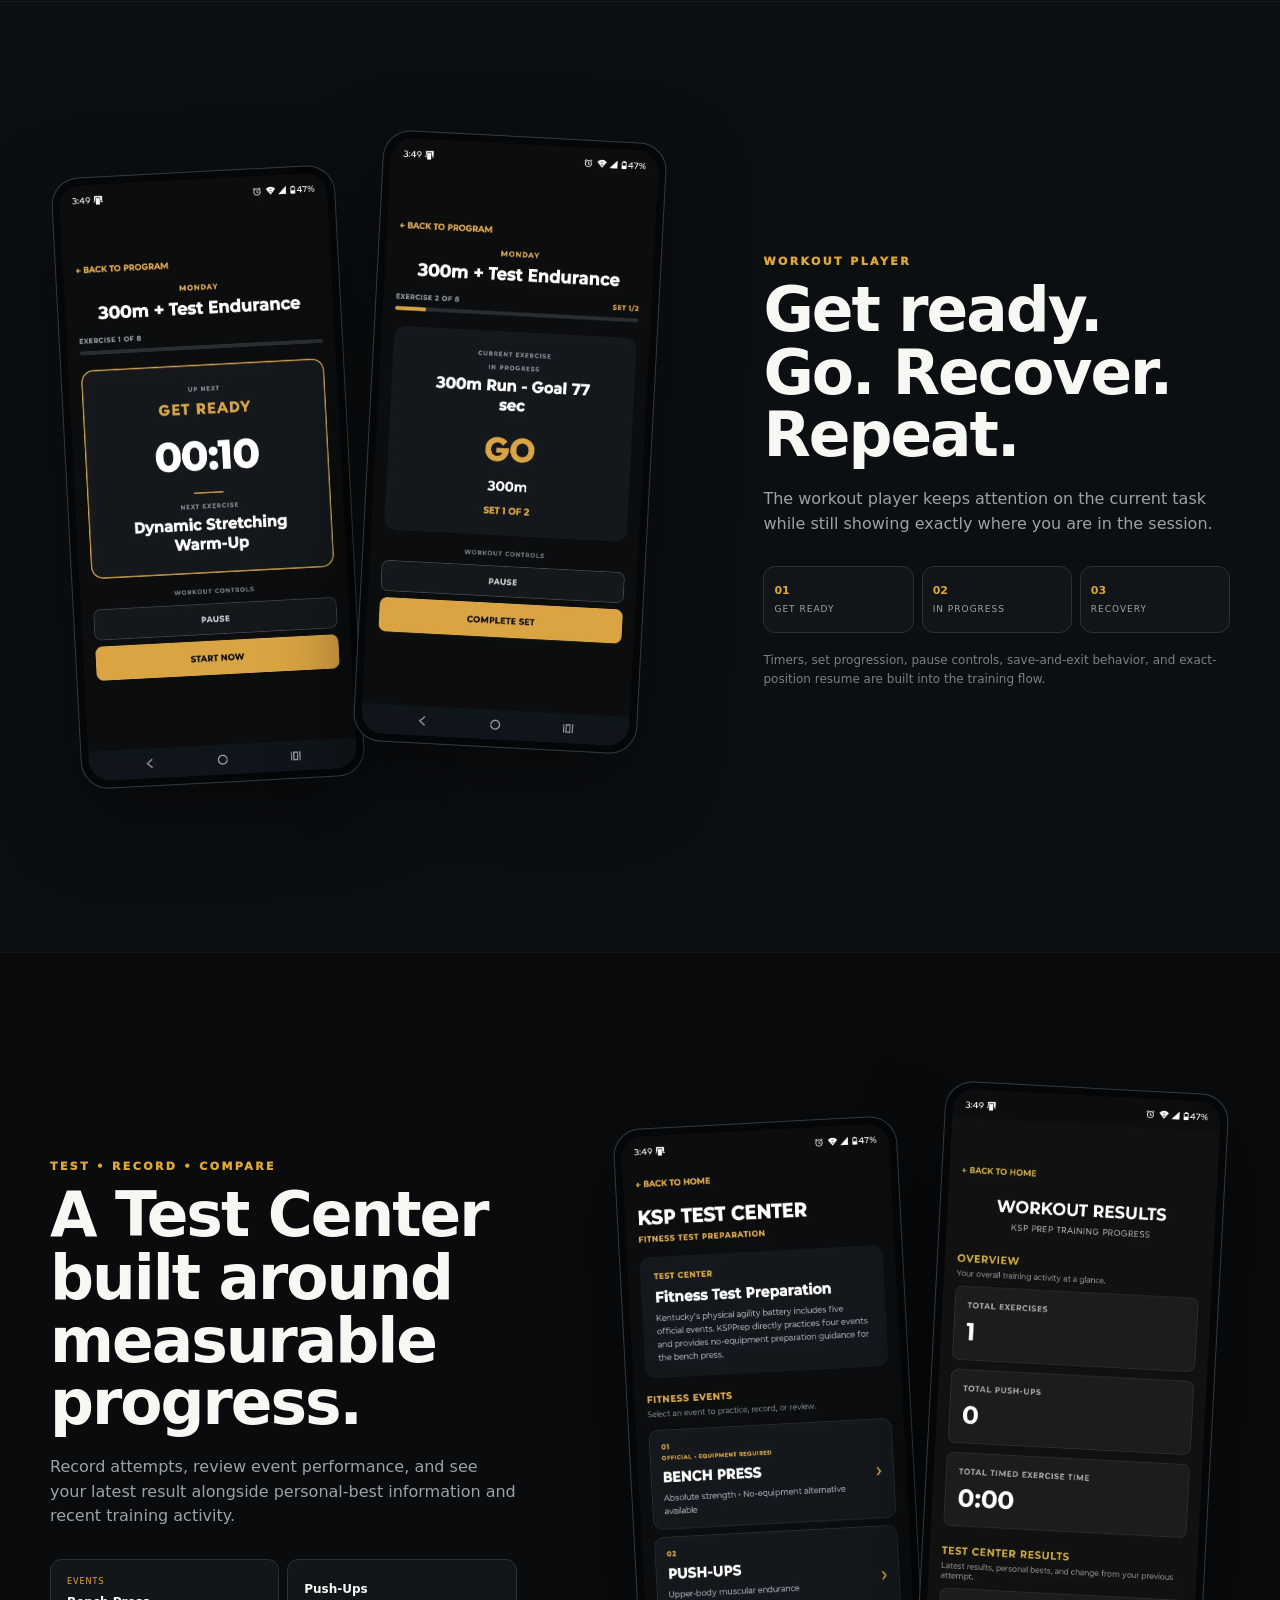
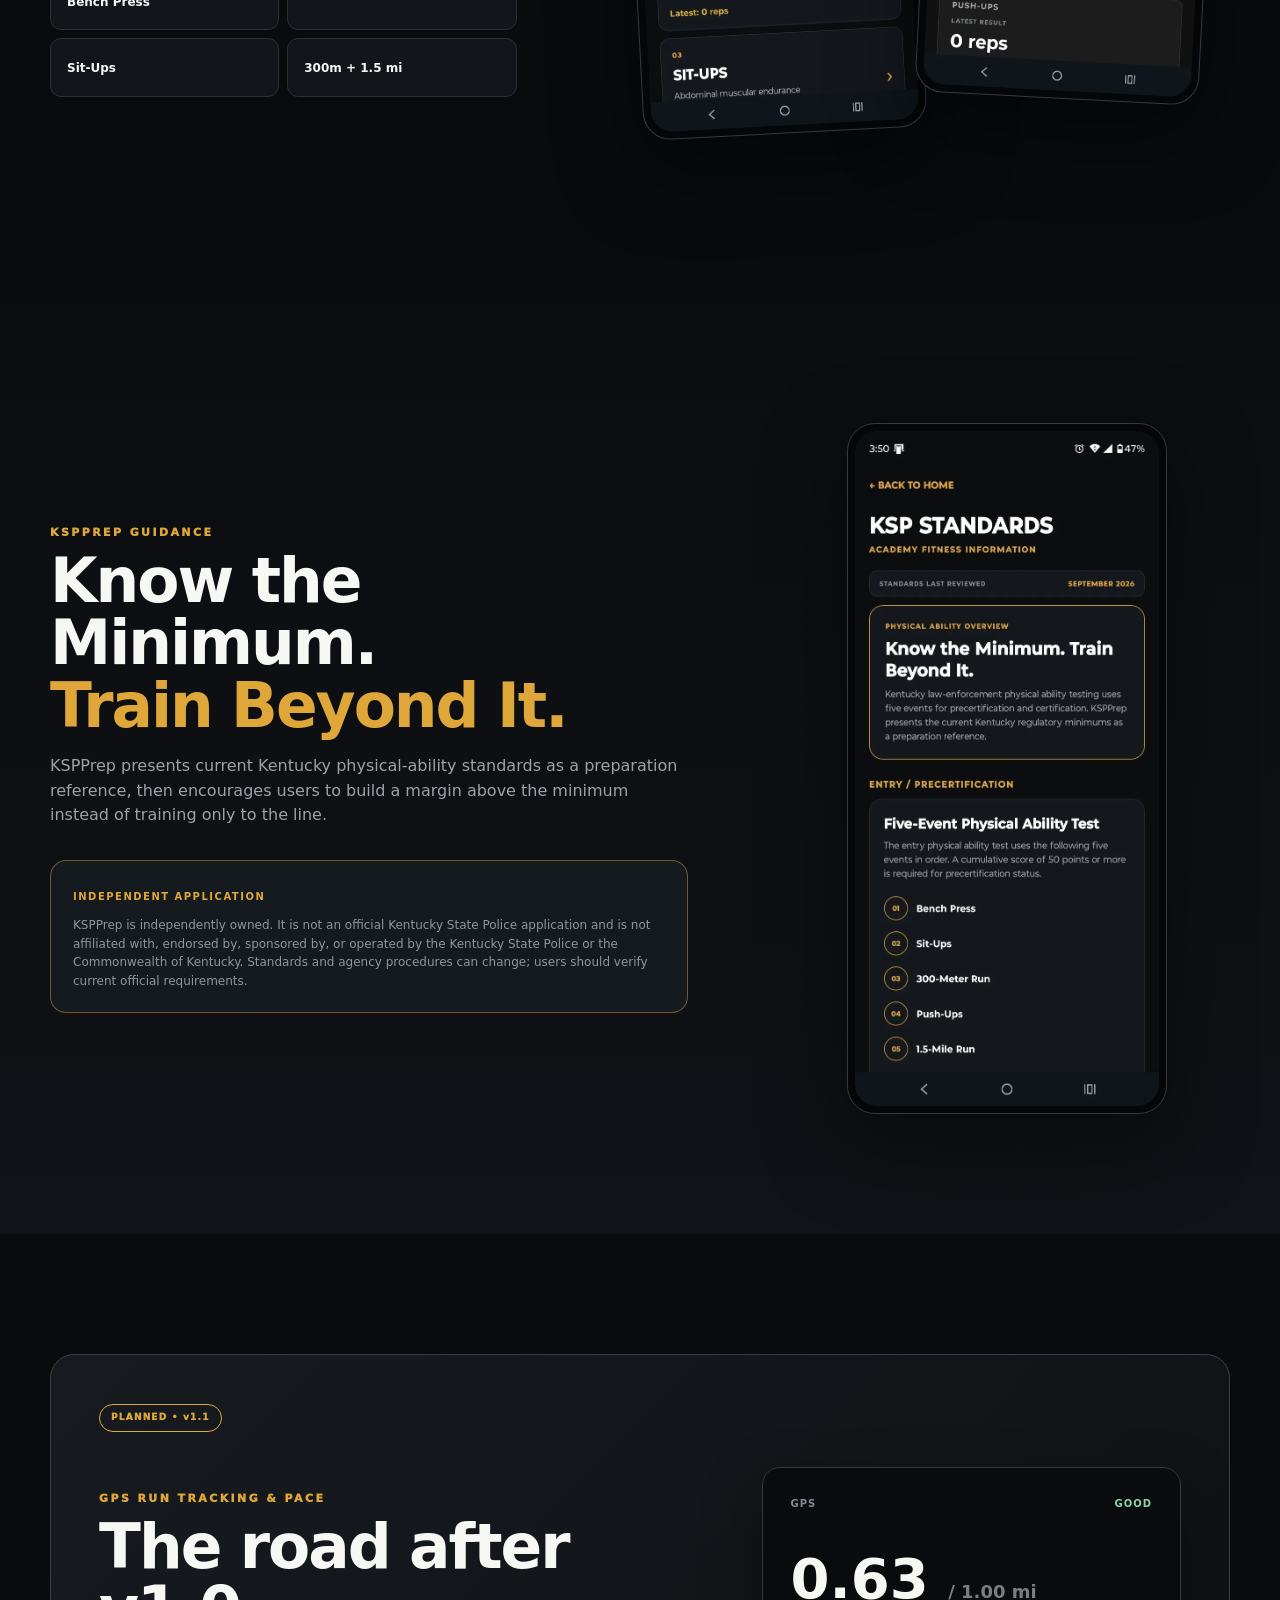
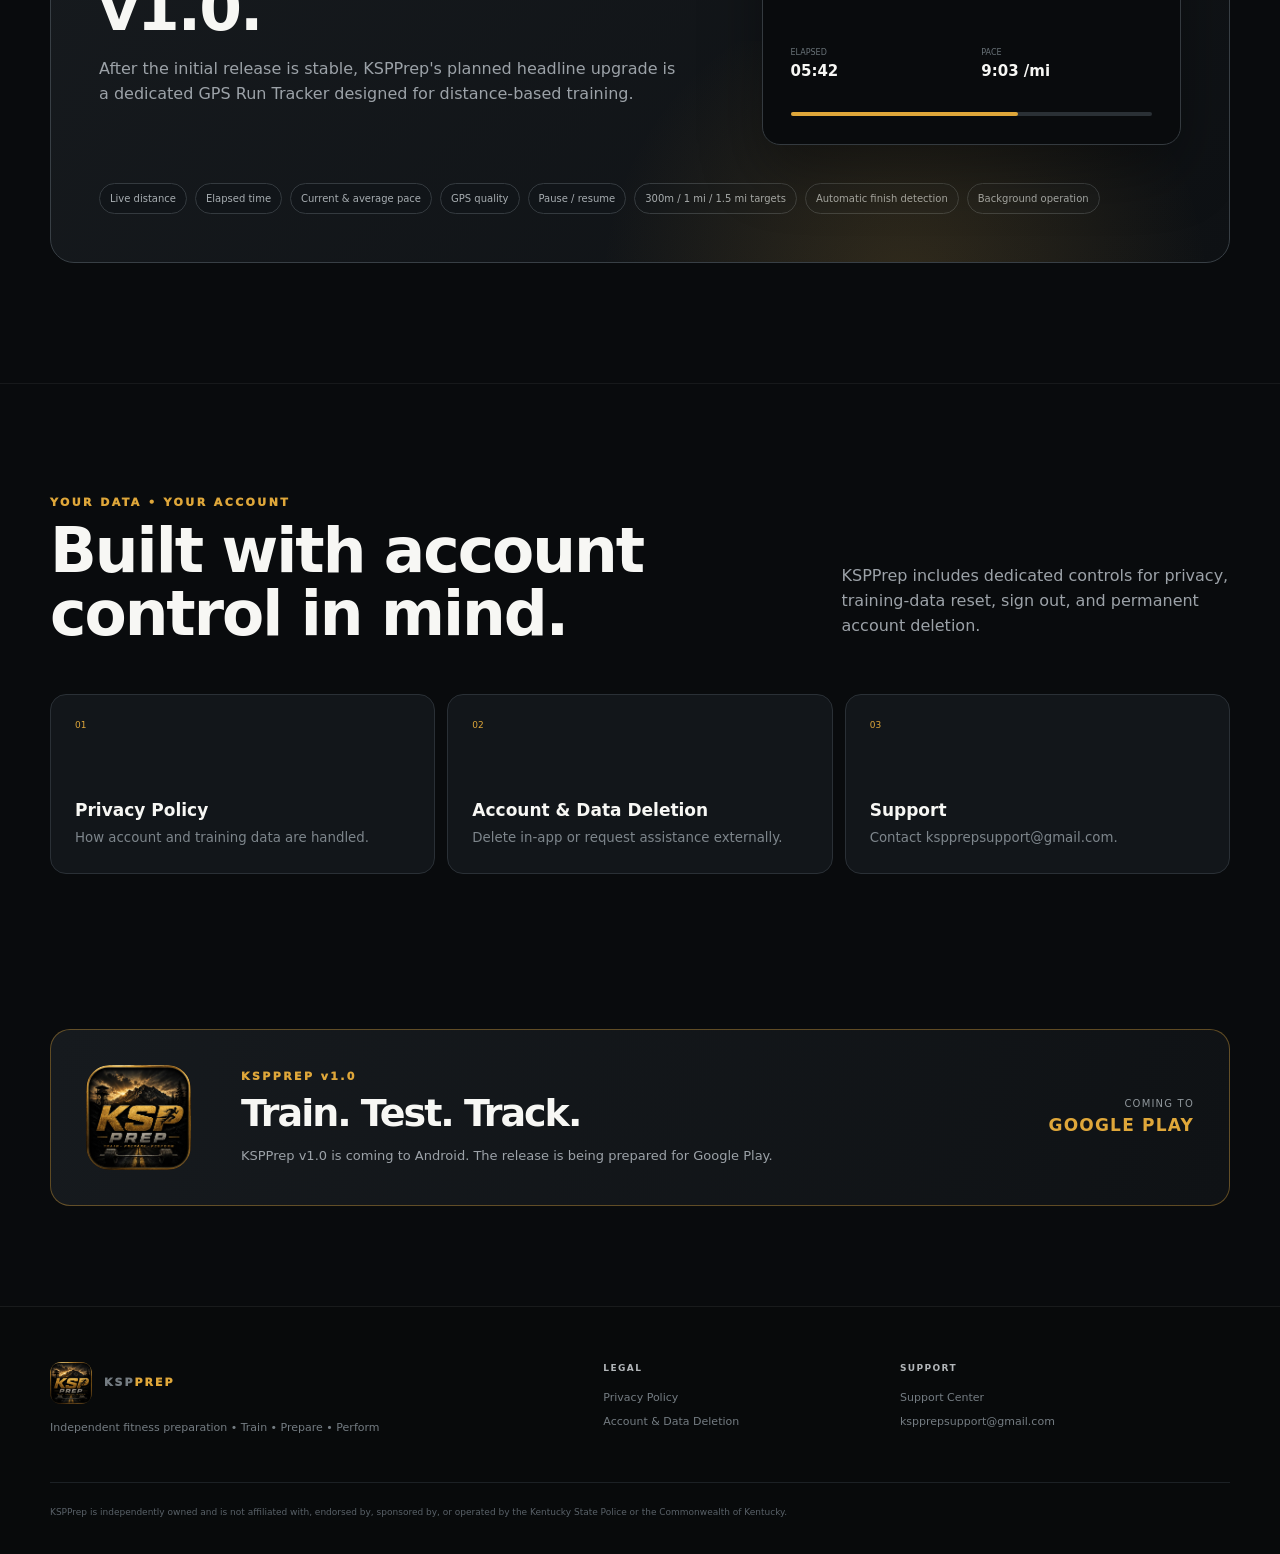
==== commit 95f2e3d7: "Add files via upload" ====
--- a/index.html
+++ b/index.html
@@ -21,7 +21,7 @@
       <a href="index.html#features">Features</a>
       <a href="training.html">Training</a>
       <a href="test-center.html">Test Center</a>
-      <a href="index.html#roadmap">Roadmap</a>
+      <a href="roadmap.html">Roadmap</a>
       <a href="support.html">Support</a>
     </nav>
   </div>
--- a/styles.css
+++ b/styles.css
@@ -50,3 +50,17 @@
 .tc-results-grid,.tc-standards-grid{display:grid;grid-template-columns:1fr 1fr;gap:85px;align-items:center}.tc-results-copy h2,.tc-standards-copy h2{font-size:clamp(42px,5vw,68px);line-height:1.02;letter-spacing:-2px;margin:9px 0 20px}.tc-results-copy>p,.tc-standards-copy>p{color:var(--muted);font-size:16px}.tc-results-phone{display:flex;justify-content:center}.standards-band{background:#0b0e11;border-top:1px solid rgba(255,255,255,.05);border-bottom:1px solid rgba(255,255,255,.05)}.tc-standards-phones{display:flex;gap:16px;align-items:center;justify-content:center}.tc-standards-phones .phone{width:270px}.tc-standards-copy h2 span{color:var(--gold)}.review-card{margin:26px 0;padding:18px;border:1px solid rgba(223,167,58,.42);border-radius:14px;background:#15191d;display:flex;justify-content:space-between;gap:20px;align-items:center}.review-card b{font-size:9px;letter-spacing:1.2px;color:#8f969b}.review-card strong{font-size:13px;color:var(--gold)}.small-note{font-size:12px!important;color:#788087!important}
 @media(max-width:980px){.tc-hero-grid,.tc-results-grid,.tc-standards-grid{grid-template-columns:1fr}.tc-copy{text-align:center}.tc-copy .backlink{margin-left:auto;margin-right:auto}.tc-copy .lead{margin-left:auto;margin-right:auto}.tc-stat-row{justify-content:center}.event-grid{grid-template-columns:1fr 1fr}.tc-results-copy,.tc-standards-copy{text-align:center}.tc-results-copy .ticks{text-align:left}.tc-standards-phones{order:2}}
 @media(max-width:640px){.tc-hero{padding:70px 0 80px}.tc-copy h1{font-size:52px;letter-spacing:-3px}.tc-stat-row{gap:22px}.tc-stat-row strong{font-size:26px}.tc-stat-row span{font-size:8px}.tc-section{padding:75px 0}.event-grid{grid-template-columns:1fr}.event-card{min-height:auto}.tc-standards-phones{gap:7px}.tc-standards-phones .phone{width:49%}.review-card{flex-direction:column;align-items:flex-start}.tc-main-phone{width:min(320px,88%)}}
+
+/* Roadmap */
+.roadmap-hero{padding:82px 0 70px;background:radial-gradient(circle at 80% 30%,rgba(217,164,65,.10),transparent 34%),var(--bg)}
+.roadmap-hero-grid{display:grid;grid-template-columns:1.2fr .8fr;gap:70px;align-items:center}
+.roadmap-hero h1{font-size:clamp(42px,6vw,72px);line-height:1.02;letter-spacing:-2px;margin:12px 0 20px}.roadmap-hero h1 span{color:var(--gold)}.roadmap-hero p{color:var(--muted);font-size:17px;max-width:720px}
+.roadmap-key{display:flex;gap:10px;flex-wrap:wrap;margin-top:26px}.status{display:inline-flex;border-radius:999px;padding:6px 10px;font-size:9px;font-weight:950;letter-spacing:1.1px;border:1px solid var(--line)}.status.current{color:#8fd4a8;border-color:#315b40;background:#11251a}.status.planned{color:var(--gold);border-color:#6a5527;background:#211b0d}.status.future{color:#9ea4aa;background:#171b1f}
+.roadmap-rail{background:#121619;border:1px solid var(--line);border-radius:22px;padding:28px}.rail-stop{display:grid;grid-template-columns:70px 1fr;align-items:center;gap:14px}.rail-stop b{font-size:24px}.rail-stop span{font-size:11px;font-weight:900;letter-spacing:1px;color:#a9afb4}.rail-stop.next b,.rail-stop.next span{color:var(--gold)}.rail-line{height:38px;width:2px;background:var(--gold);margin:5px 0 5px 34px}.rail-line.muted{background:#33393e}
+.roadmap-section{padding:72px 0}.release-card{background:#121619;border:1px solid var(--line);border-radius:24px;padding:32px}.current-release{border-color:#315b40}.gps-release{border-color:#6a5527}.release-top{display:flex;justify-content:space-between;gap:20px}.release-top .eyebrow{margin-top:16px}.release-top h2{font-size:clamp(30px,4vw,48px);margin:4px 0}.release-number{font-size:76px;font-weight:950;line-height:1;color:#25352b}.gold-number{color:#3a3019}.release-lead{color:var(--muted);max-width:800px;font-size:16px}
+.roadmap-feature-grid{display:grid;grid-template-columns:repeat(4,1fr);gap:12px;margin-top:28px}.roadmap-feature-grid>div{background:#0d1012;border:1px solid #242a2f;border-radius:14px;padding:17px}.roadmap-feature-grid b{display:block;font-size:11px;letter-spacing:.7px;margin-bottom:6px}.roadmap-feature-grid span{display:block;color:#858c92;font-size:11px;line-height:1.55}
+.gps-concept{display:grid;grid-template-columns:.8fr 1.2fr;gap:32px;align-items:center;margin-top:30px}.gps-screen{background:#0b0d0f;border:1px solid #4f4222;border-radius:24px;padding:24px}.gps-top{display:flex;justify-content:space-between;color:#81888e;font-size:10px;font-weight:900}.gps-top b{color:#8fd4a8}.gps-target{font-weight:950;font-size:16px;margin-top:24px}.gps-distance{font-size:56px;font-weight:950;margin:10px 0}.gps-distance small{font-size:14px;color:#747b80}.gps-metrics{display:grid;grid-template-columns:repeat(3,1fr);gap:8px}.gps-metrics div{background:#15191d;border-radius:10px;padding:12px}.gps-metrics span{display:block;color:#777e84;font-size:8px;font-weight:900}.gps-metrics b{display:block;font-size:12px;margin-top:4px}.gps-progress{height:7px;background:#24292d;border-radius:999px;overflow:hidden;margin:20px 0}.gps-progress i{display:block;height:100%;background:var(--gold)}.gps-screen button{width:100%;border:1px solid #444b50;background:#15191d;color:#c6c9cb;padding:13px;border-radius:10px;font-weight:900}.roadmap-feature-grid.compact{grid-template-columns:repeat(2,1fr);margin-top:0}
+.target-strip{display:flex;align-items:center;gap:12px;flex-wrap:wrap;margin-top:28px;padding-top:22px;border-top:1px solid var(--line)}.target-strip span{color:#777e84;font-size:9px;font-weight:900;letter-spacing:1px;margin-right:auto}.target-strip b{border:1px solid #5a4923;color:var(--gold);padding:7px 10px;border-radius:999px;font-size:10px}
+.future-grid{display:grid;grid-template-columns:repeat(5,1fr);gap:12px;margin-top:28px}.future-grid article{background:var(--card);border:1px solid var(--line);border-radius:16px;padding:20px}.future-grid span{color:var(--gold);font-size:10px;font-weight:900}.future-grid h3{margin:10px 0 6px;font-size:16px}.future-grid p{color:#858c92;font-size:11px;line-height:1.6}.roadmap-principle{text-align:center;max-width:760px}.roadmap-principle h2{font-size:clamp(30px,4vw,48px);margin:8px 0}.roadmap-principle p{color:var(--muted)}
+@media(max-width:900px){.roadmap-hero-grid,.gps-concept{grid-template-columns:1fr}.roadmap-feature-grid{grid-template-columns:repeat(2,1fr)}.future-grid{grid-template-columns:repeat(2,1fr)}}
+@media(max-width:560px){.roadmap-feature-grid,.roadmap-feature-grid.compact,.future-grid{grid-template-columns:1fr}.release-card{padding:22px}.release-number{font-size:48px}.gps-distance{font-size:44px}.gps-metrics{grid-template-columns:1fr}.roadmap-hero{padding-top:55px}}
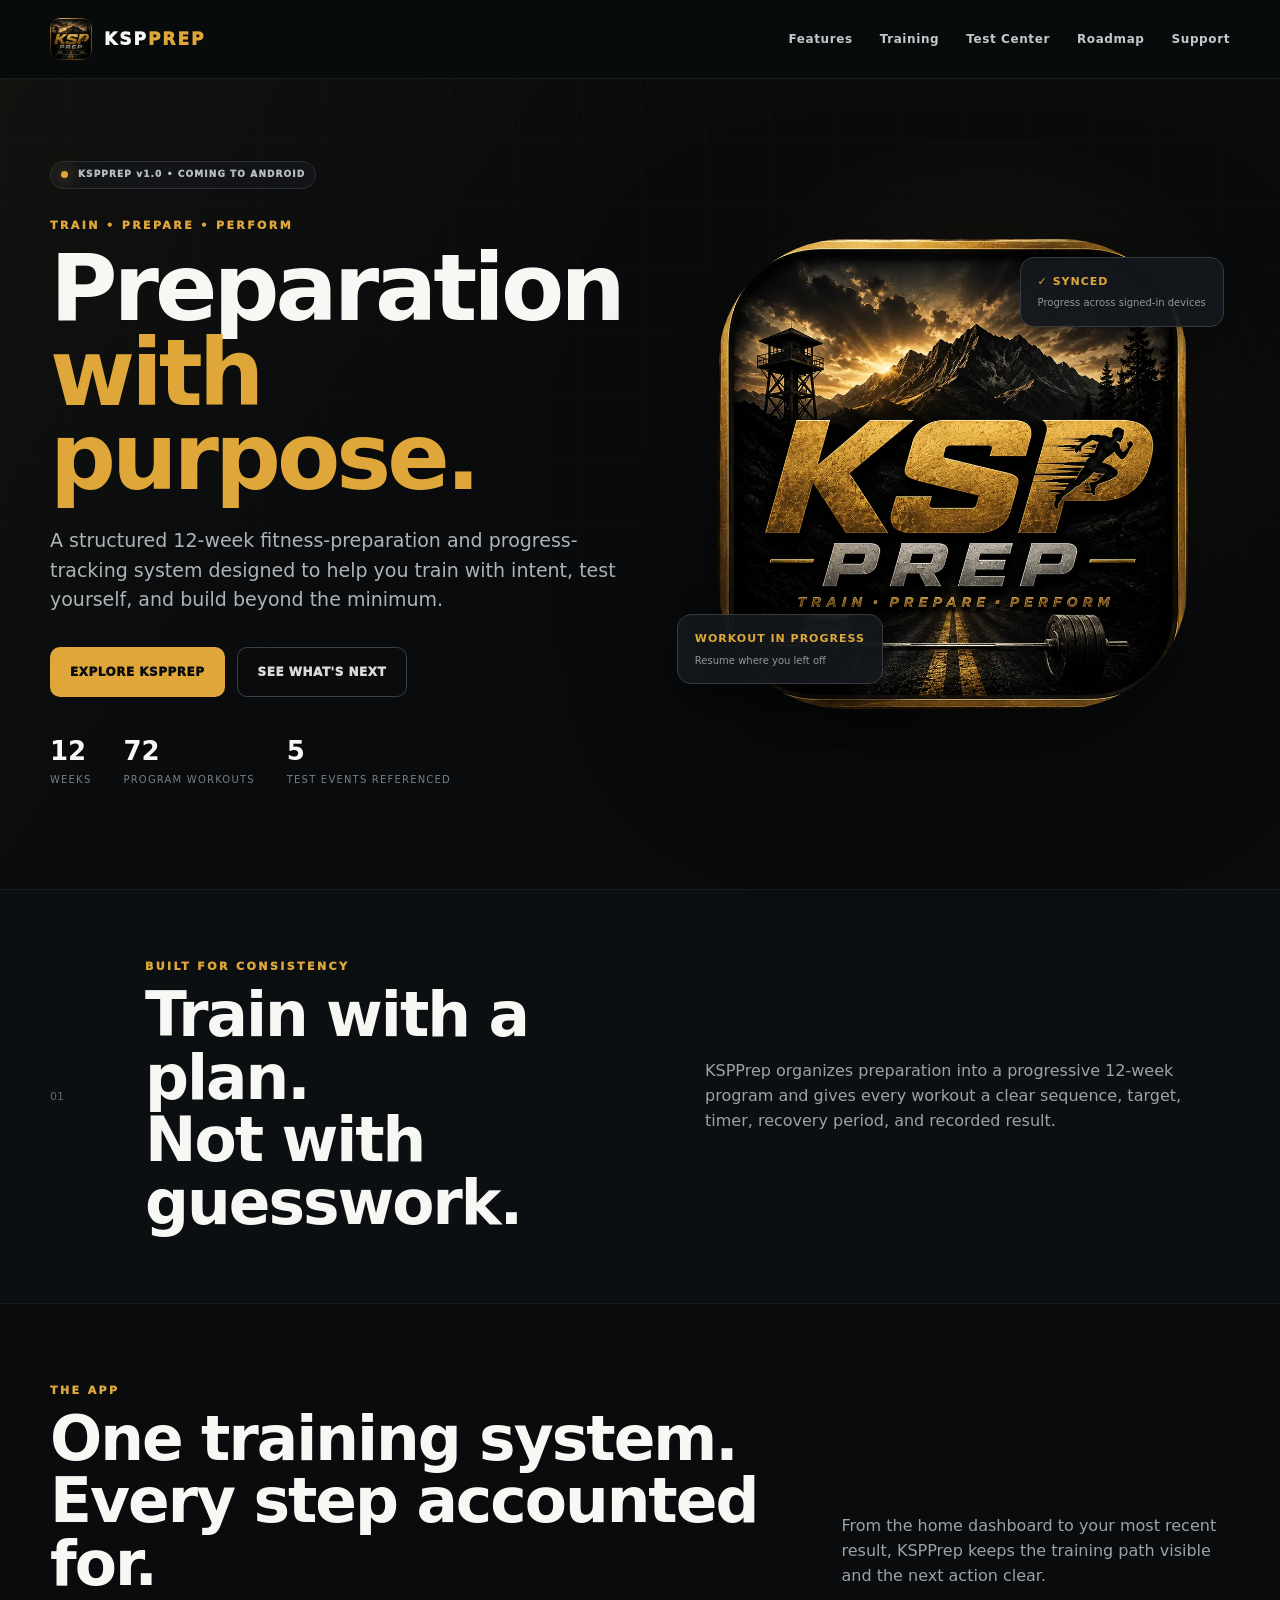
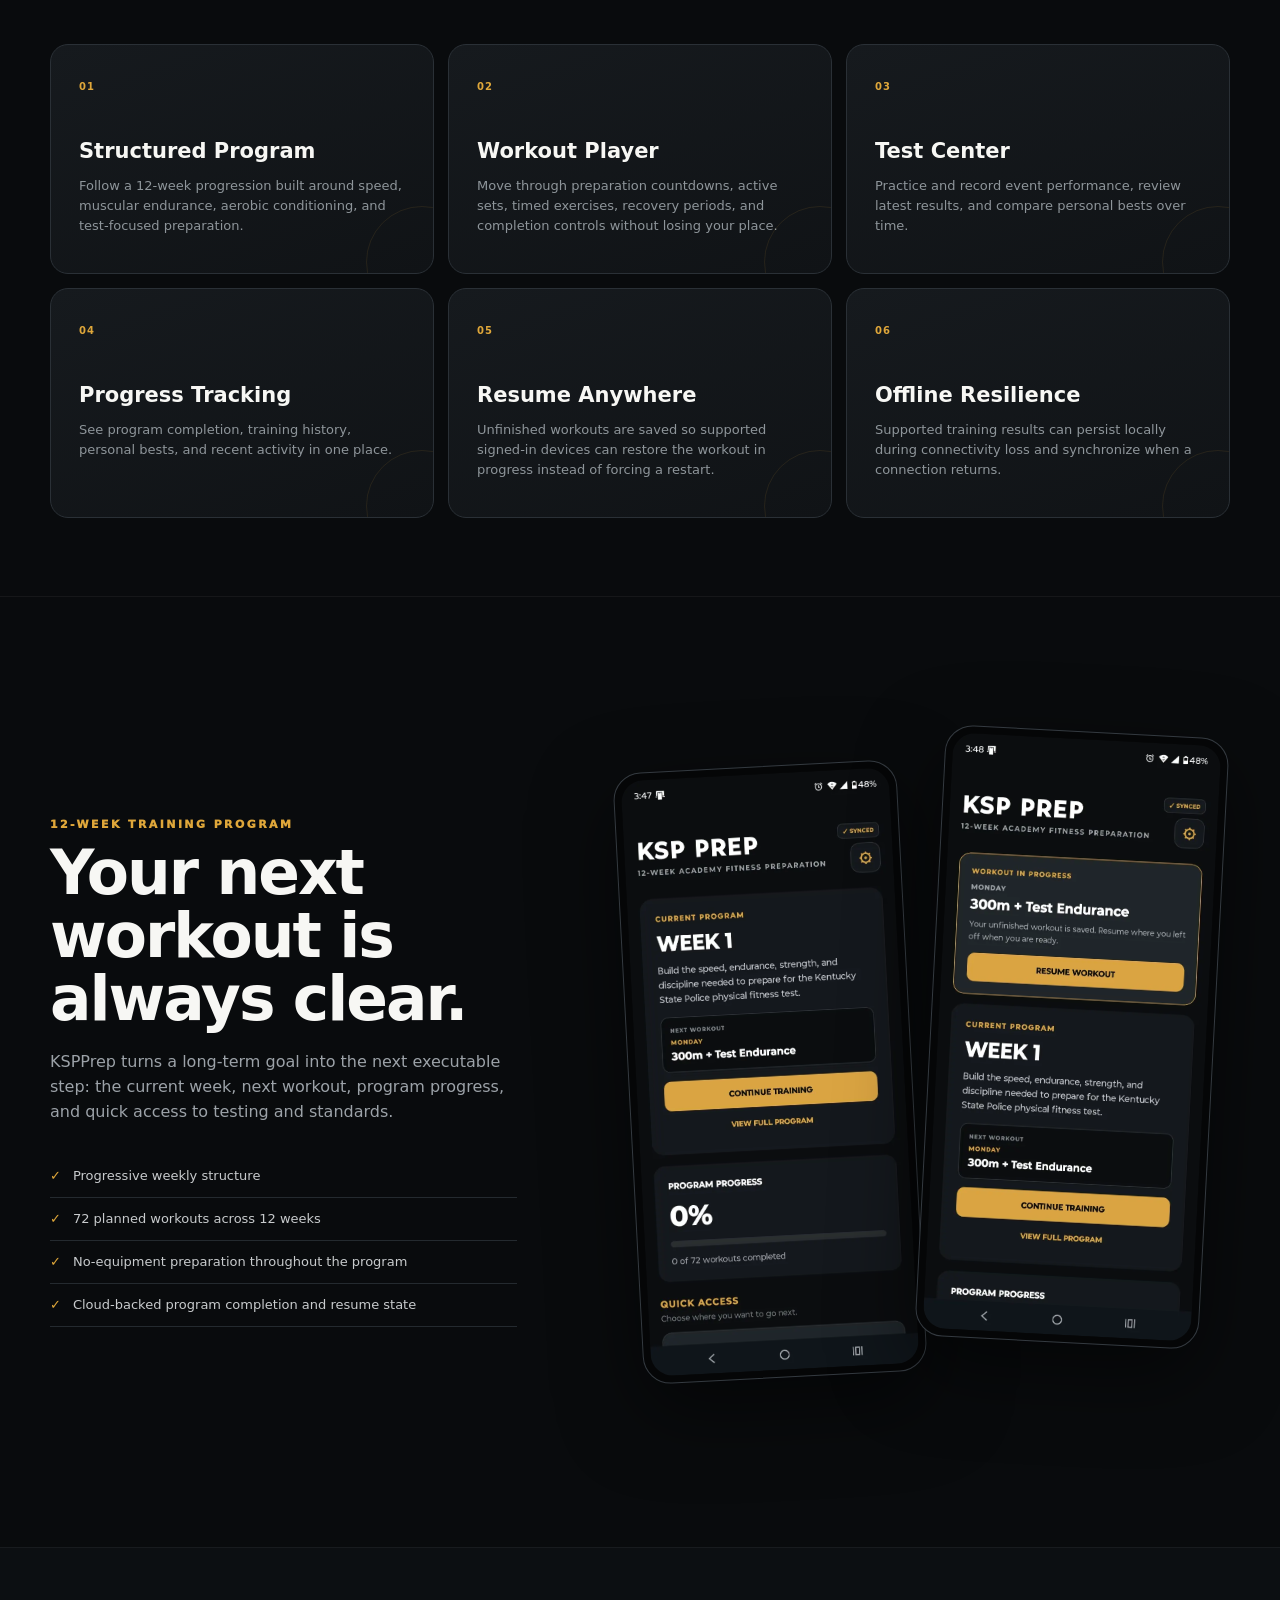
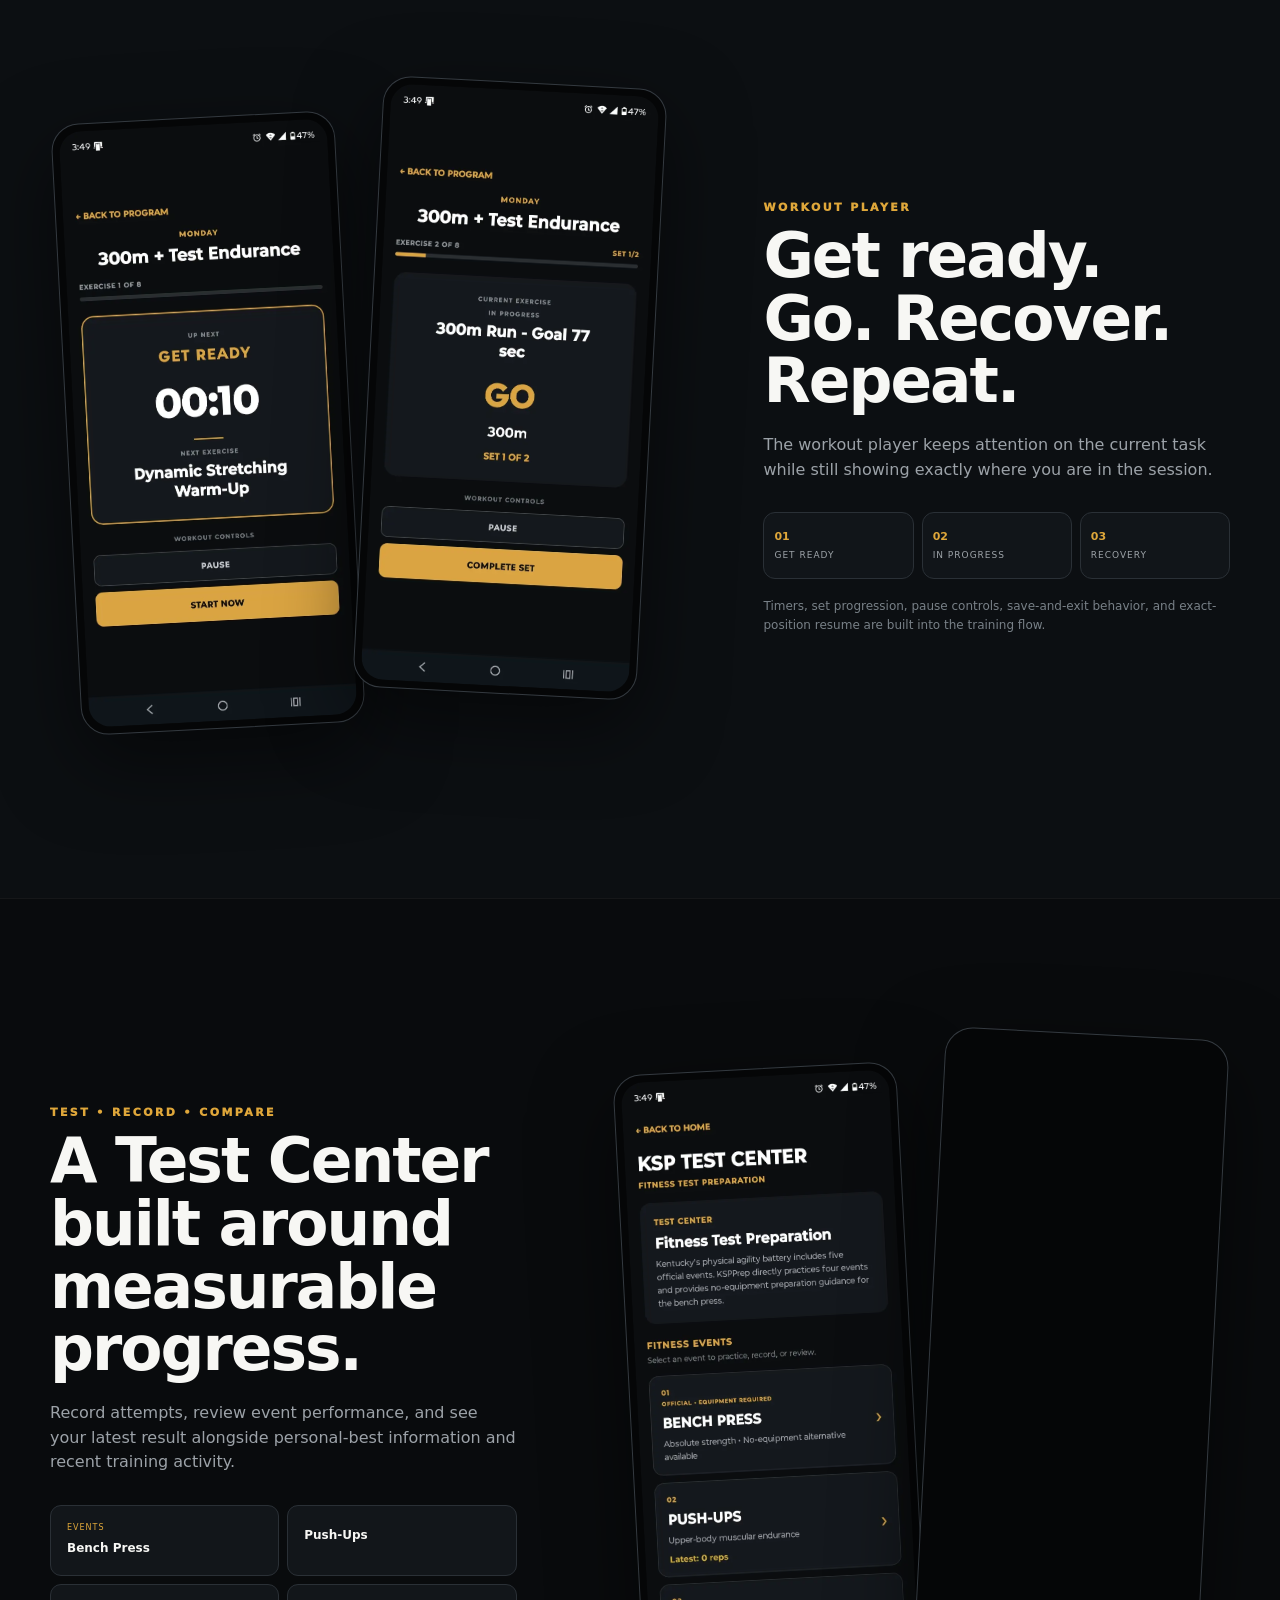
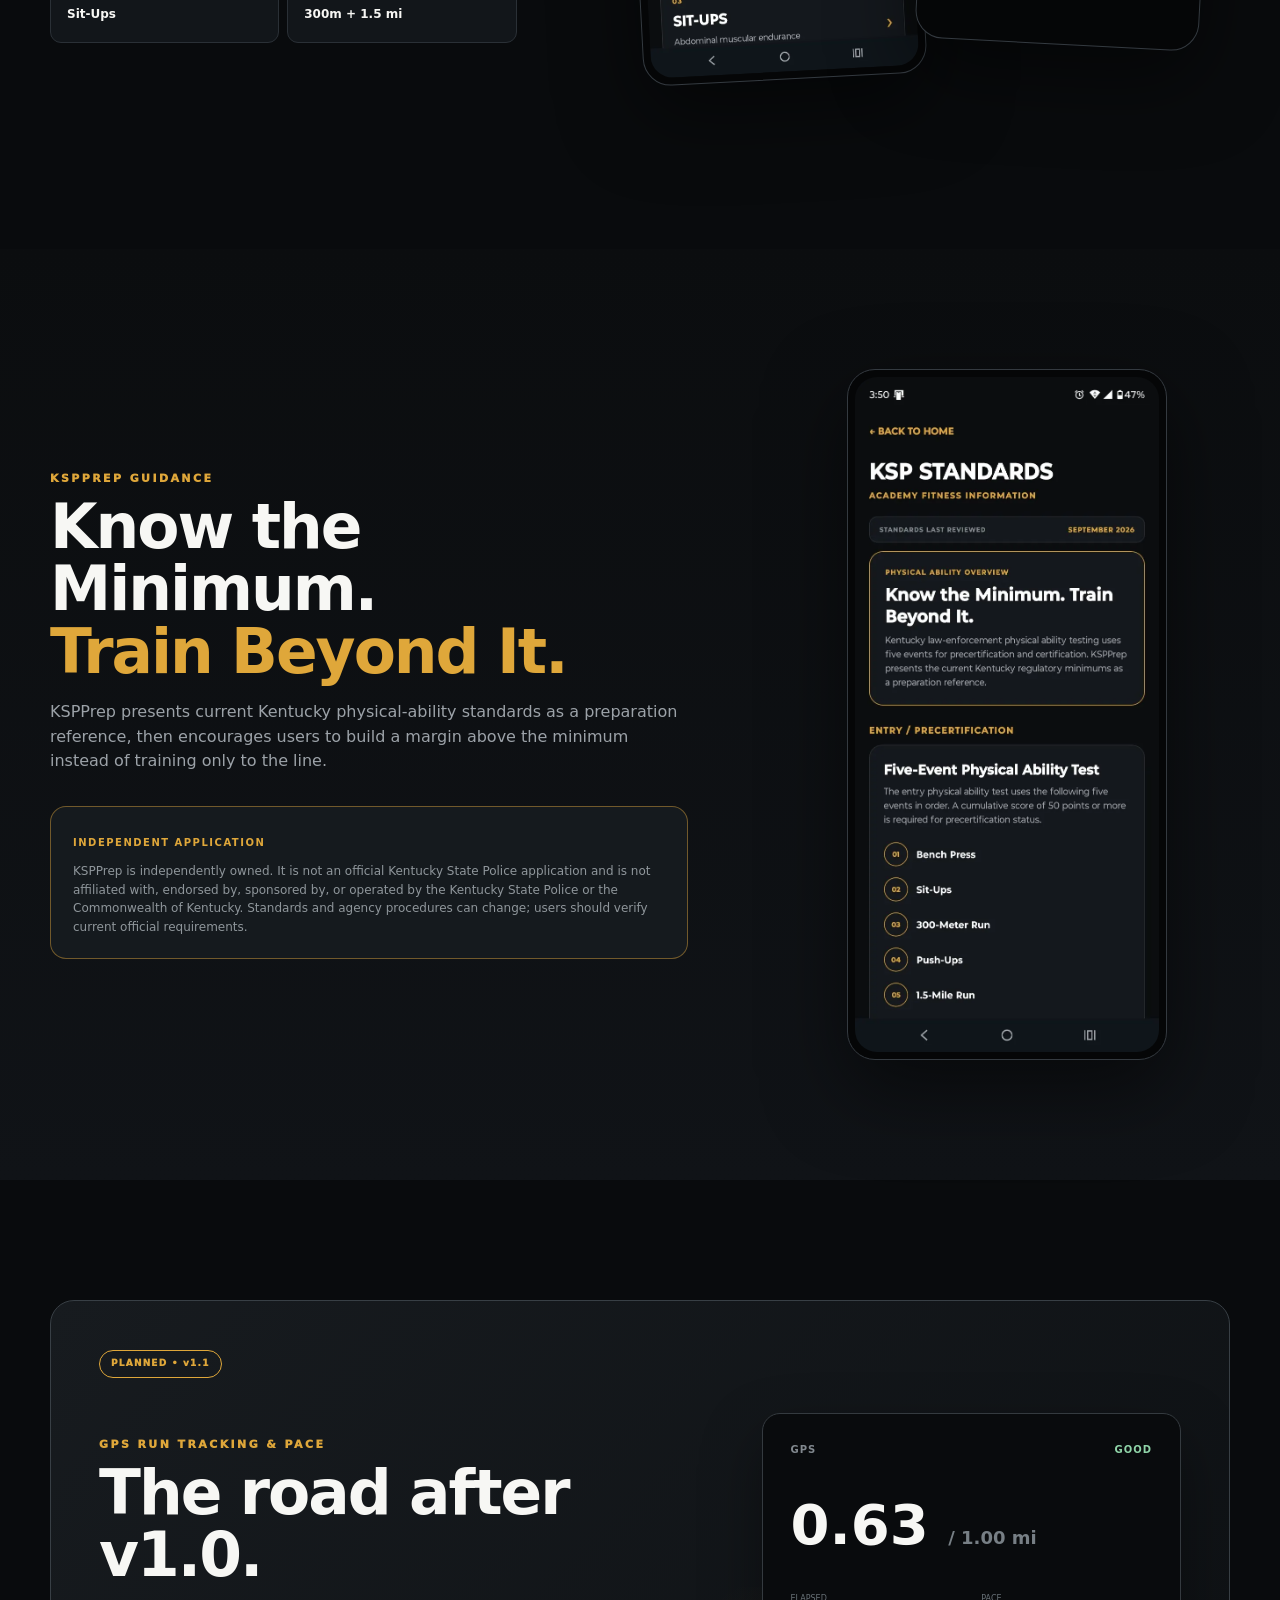
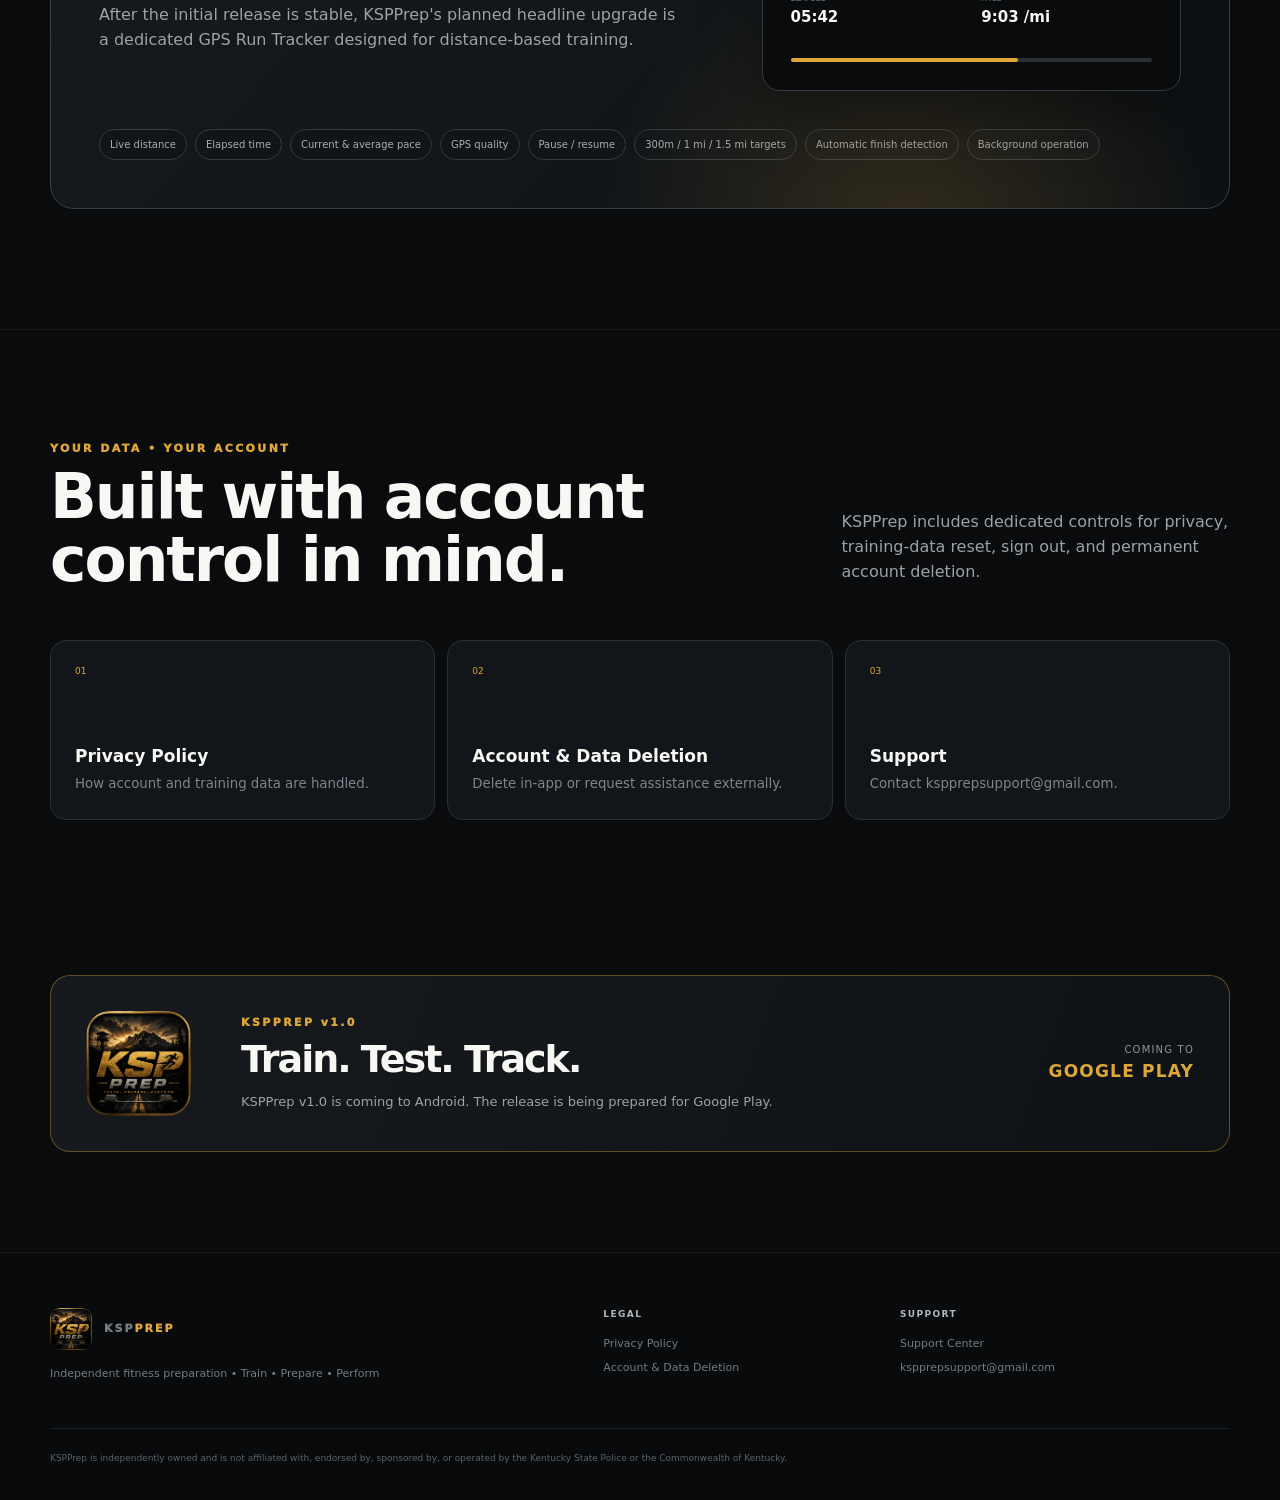
==== commit baa51002: "Add files via upload" ====
--- a/index.html
+++ b/index.html
@@ -18,7 +18,7 @@
       <span>KSP<span class="gold">PREP</span></span>
     </a>
     <nav class="links" aria-label="Primary navigation">
-      <a href="index.html#features">Features</a>
+      <a href="features.html">Features</a>
       <a href="training.html">Training</a>
       <a href="test-center.html">Test Center</a>
       <a href="roadmap.html">Roadmap</a>
--- a/styles.css
+++ b/styles.css
@@ -64,3 +64,53 @@
 .future-grid{display:grid;grid-template-columns:repeat(5,1fr);gap:12px;margin-top:28px}.future-grid article{background:var(--card);border:1px solid var(--line);border-radius:16px;padding:20px}.future-grid span{color:var(--gold);font-size:10px;font-weight:900}.future-grid h3{margin:10px 0 6px;font-size:16px}.future-grid p{color:#858c92;font-size:11px;line-height:1.6}.roadmap-principle{text-align:center;max-width:760px}.roadmap-principle h2{font-size:clamp(30px,4vw,48px);margin:8px 0}.roadmap-principle p{color:var(--muted)}
 @media(max-width:900px){.roadmap-hero-grid,.gps-concept{grid-template-columns:1fr}.roadmap-feature-grid{grid-template-columns:repeat(2,1fr)}.future-grid{grid-template-columns:repeat(2,1fr)}}
 @media(max-width:560px){.roadmap-feature-grid,.roadmap-feature-grid.compact,.future-grid{grid-template-columns:1fr}.release-card{padding:22px}.release-number{font-size:48px}.gps-distance{font-size:44px}.gps-metrics{grid-template-columns:1fr}.roadmap-hero{padding-top:55px}}
+
+
+/* Dedicated Features page */
+.features-hero{padding:76px 0 84px;background:radial-gradient(circle at 78% 30%,rgba(217,164,65,.11),transparent 34%),var(--bg)}
+.features-hero-grid{display:grid;grid-template-columns:1.05fr .7fr;gap:80px;align-items:center}
+.features-hero h1{font-size:clamp(46px,6.2vw,82px);line-height:.98;letter-spacing:-2.6px;margin:12px 0 24px}
+.features-hero h1 span{color:var(--gold)}
+.features-hero p{max-width:720px;color:var(--muted);font-size:18px;line-height:1.65}
+.feature-hero-actions{display:flex;gap:12px;flex-wrap:wrap;margin-top:28px}
+.feature-hero-phone{display:flex;justify-content:center}.feature-hero-phone .phone{max-width:350px}
+.feature-section,.feature-showcase{padding:78px 0}
+.feature-master-grid{display:grid;grid-template-columns:repeat(3,1fr);gap:14px;margin-top:34px}
+.feature-master-grid article{background:#111518;border:1px solid var(--line);border-radius:18px;padding:24px;min-height:165px}
+.feature-master-grid article span{color:var(--gold);font-size:10px;font-weight:950;letter-spacing:1.2px}
+.feature-master-grid h3{font-size:20px;margin:14px 0 8px}
+.feature-master-grid p{color:#8d9499;font-size:13px;line-height:1.65;margin:0}
+.feature-split{display:grid;grid-template-columns:.8fr 1.2fr;gap:65px;align-items:center}
+.reverse-feature{grid-template-columns:1.2fr .8fr}
+.feature-copy h2{font-size:clamp(34px,4.6vw,60px);line-height:1.04;letter-spacing:-1.5px;margin:10px 0 20px}
+.feature-copy p{color:var(--muted);font-size:17px;line-height:1.7}
+.feature-phone-pair{display:flex;justify-content:center;align-items:center;gap:22px;min-height:600px}
+.feature-phone-pair .phone{width:min(300px,44%)}
+.mini-flow{display:flex;align-items:center;gap:12px;flex-wrap:wrap;margin:28px 0}
+.mini-flow b{font-size:10px;letter-spacing:1px;color:#fff;border:1px solid var(--line);border-radius:999px;padding:9px 12px}
+.mini-flow i{width:26px;height:1px;background:var(--gold)}
+.text-link{display:inline-block;color:var(--gold);font-weight:900;font-size:12px;letter-spacing:.5px;margin-top:8px}
+.feature-checks{display:grid;gap:12px;margin-top:26px}.feature-checks span{border-bottom:1px solid var(--line);padding-bottom:12px;color:#c7cbce;font-size:14px}
+.account-feature{display:grid;grid-template-columns:.8fr 1.2fr;gap:60px;align-items:start}
+.account-feature h2{font-size:clamp(34px,4.6vw,58px);line-height:1.04;margin:10px 0 18px}
+.account-feature p{color:var(--muted);font-size:16px;line-height:1.7}
+.account-links{display:grid;gap:12px}.account-links a{display:flex;justify-content:space-between;gap:20px;align-items:center;background:#101417;border:1px solid var(--line);border-radius:14px;padding:20px}
+.account-links b{font-size:12px;letter-spacing:.5px}.account-links span{color:#8d9499;font-size:12px;text-align:right}
+.feature-roadmap-cta{padding:86px 0;text-align:center;background:radial-gradient(circle at 50% 100%,rgba(217,164,65,.12),transparent 40%)}
+.feature-roadmap-cta h2{font-size:clamp(34px,4.8vw,60px);margin:10px auto 14px;max-width:900px}
+.feature-roadmap-cta p{color:var(--muted);font-size:16px;margin:0 auto 28px;max-width:700px}
+@media(max-width:900px){
+  .features-hero-grid,.feature-split,.reverse-feature,.account-feature{grid-template-columns:1fr}
+  .feature-master-grid{grid-template-columns:repeat(2,1fr)}
+  .feature-hero-phone{margin-top:20px}
+  .feature-phone-pair{min-height:auto}
+}
+@media(max-width:560px){
+  .features-hero{padding:52px 0 62px}
+  .features-hero h1{font-size:48px}
+  .feature-master-grid{grid-template-columns:1fr}
+  .feature-phone-pair{gap:8px}
+  .feature-phone-pair .phone{width:48%}
+  .account-links a{align-items:flex-start;flex-direction:column}
+  .account-links span{text-align:left}
+}
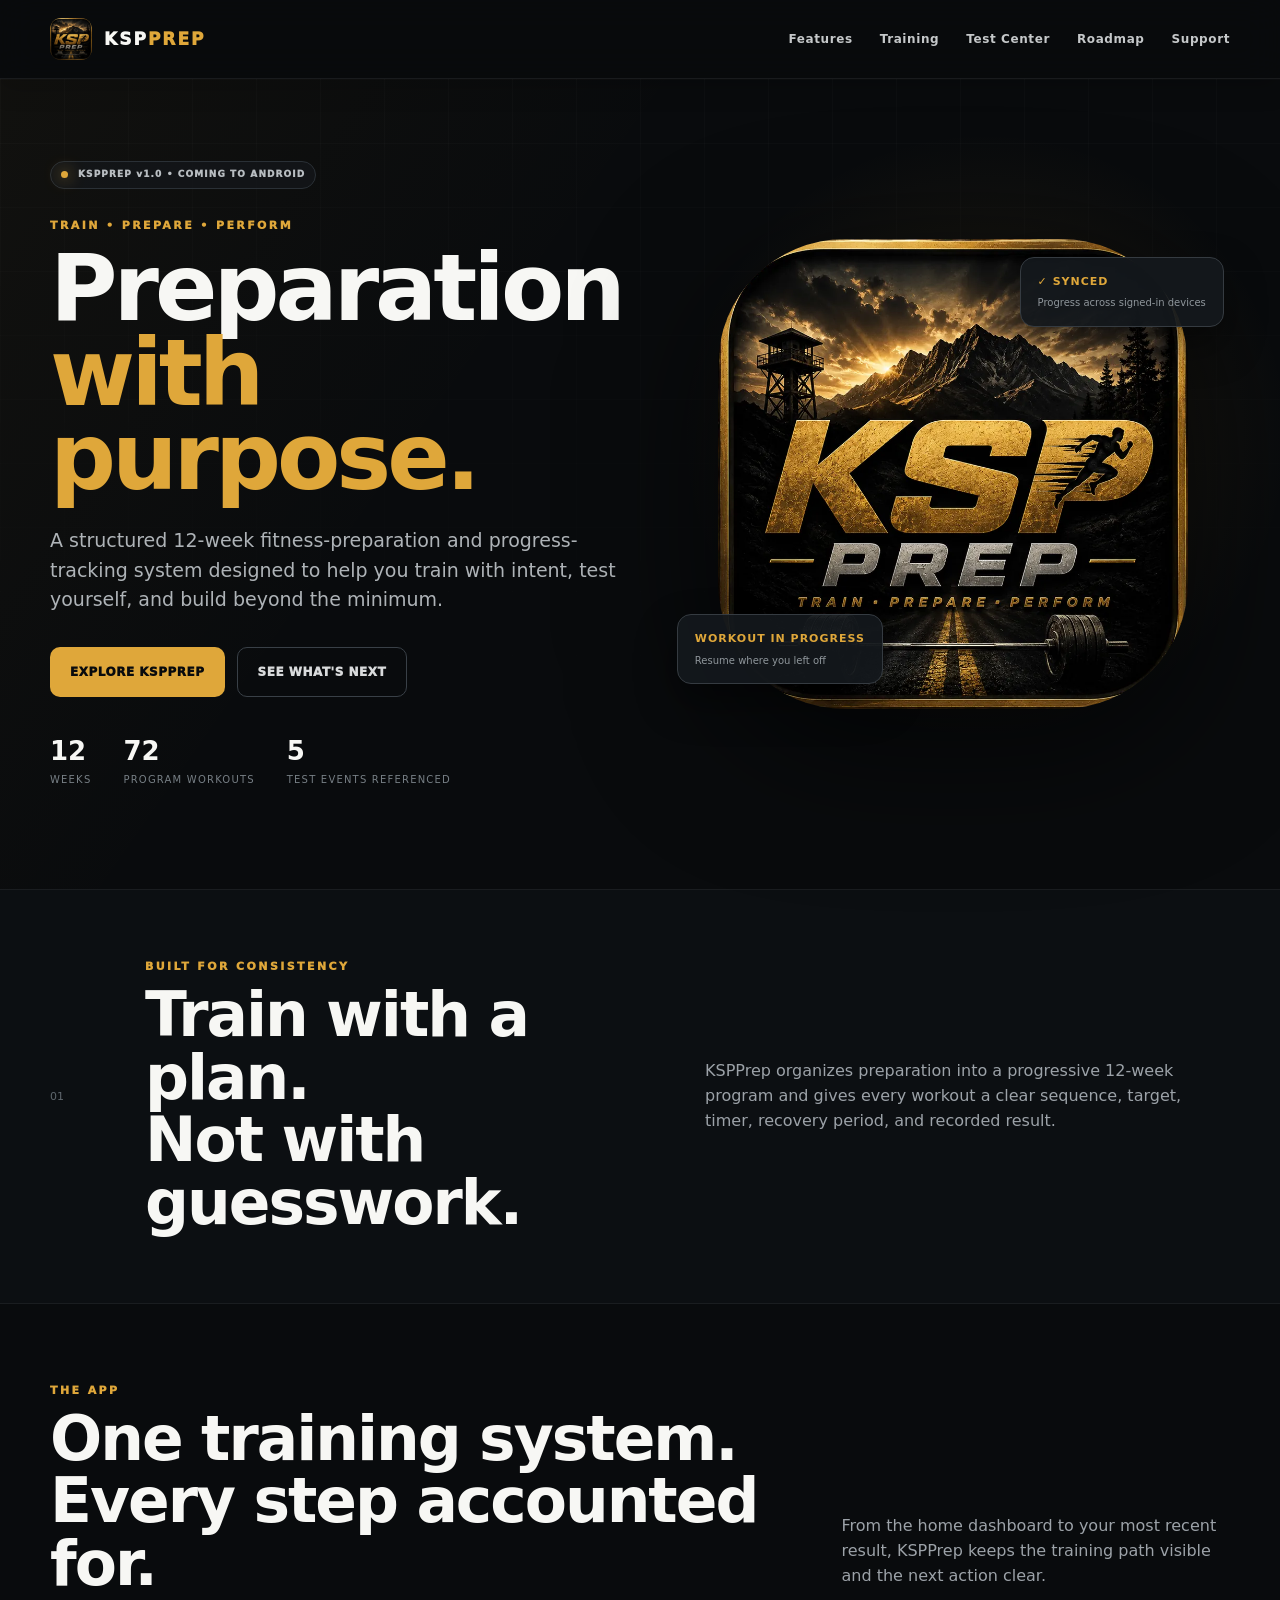
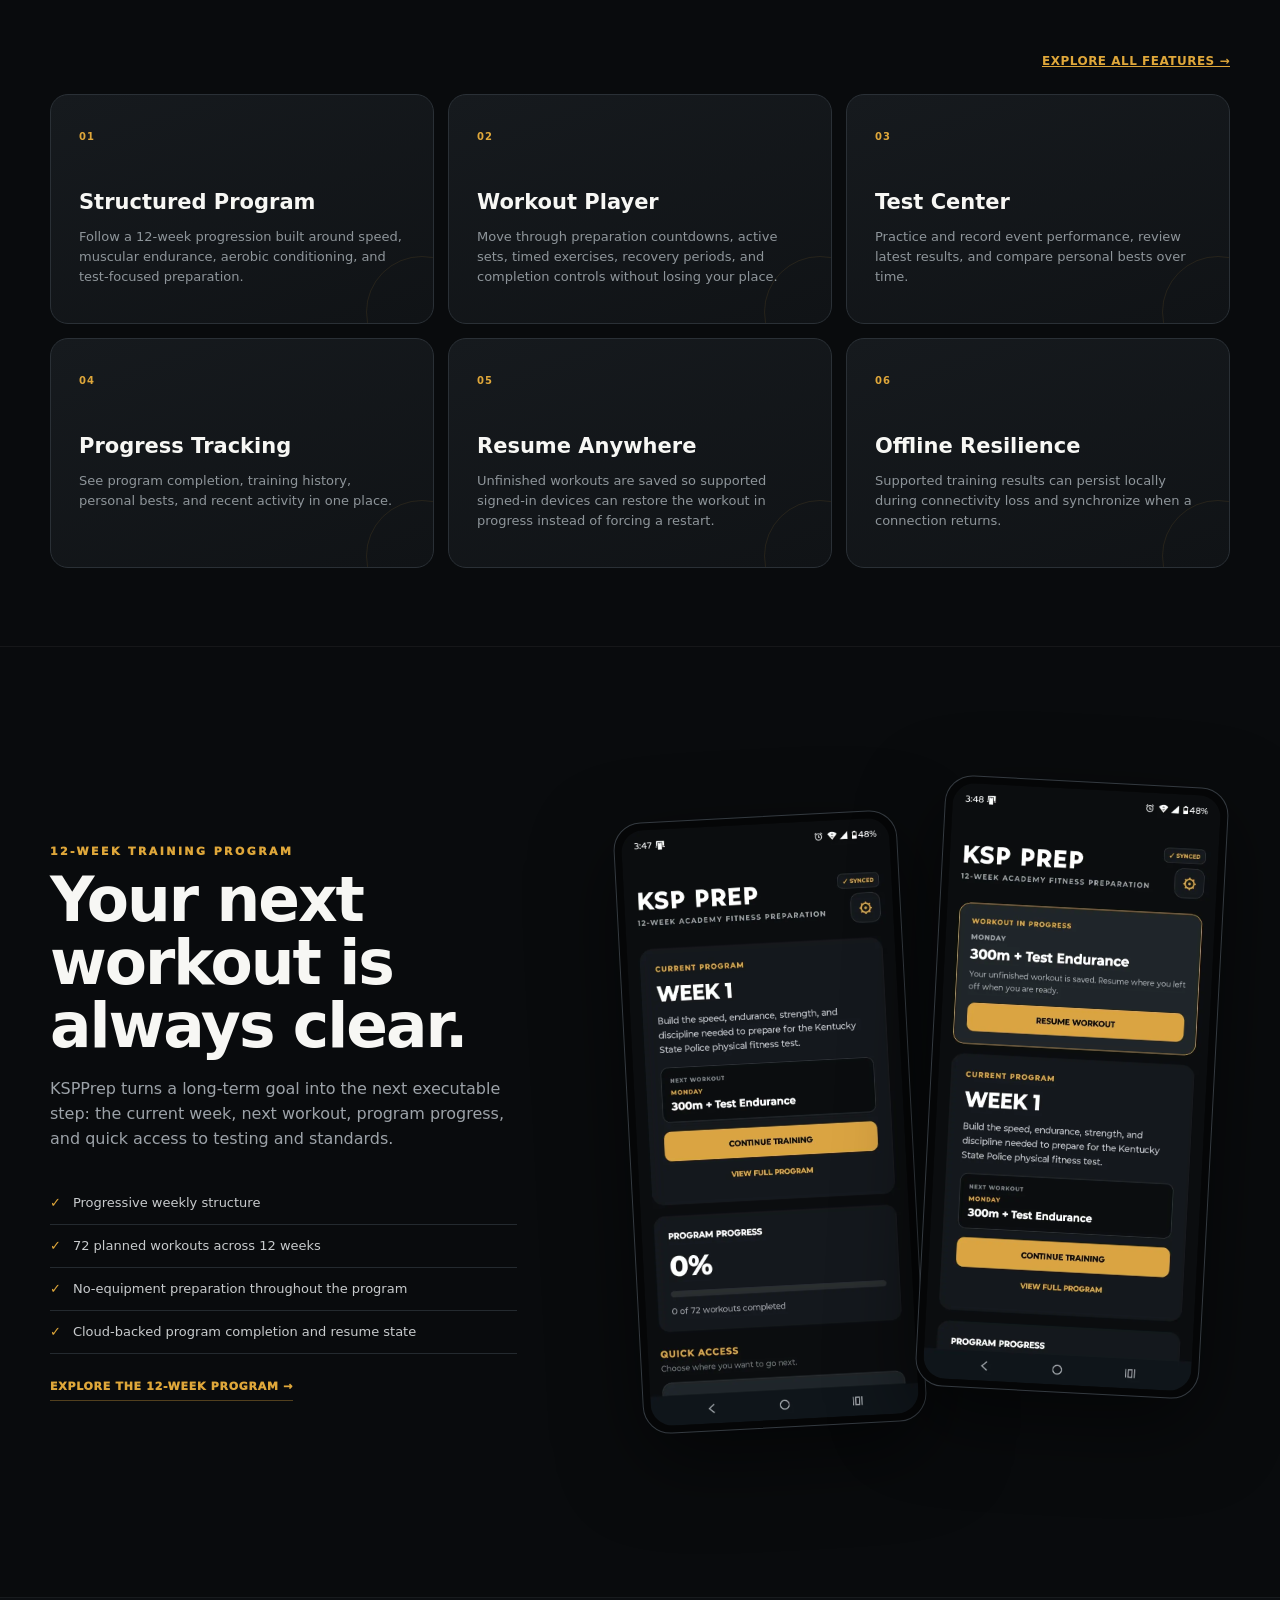
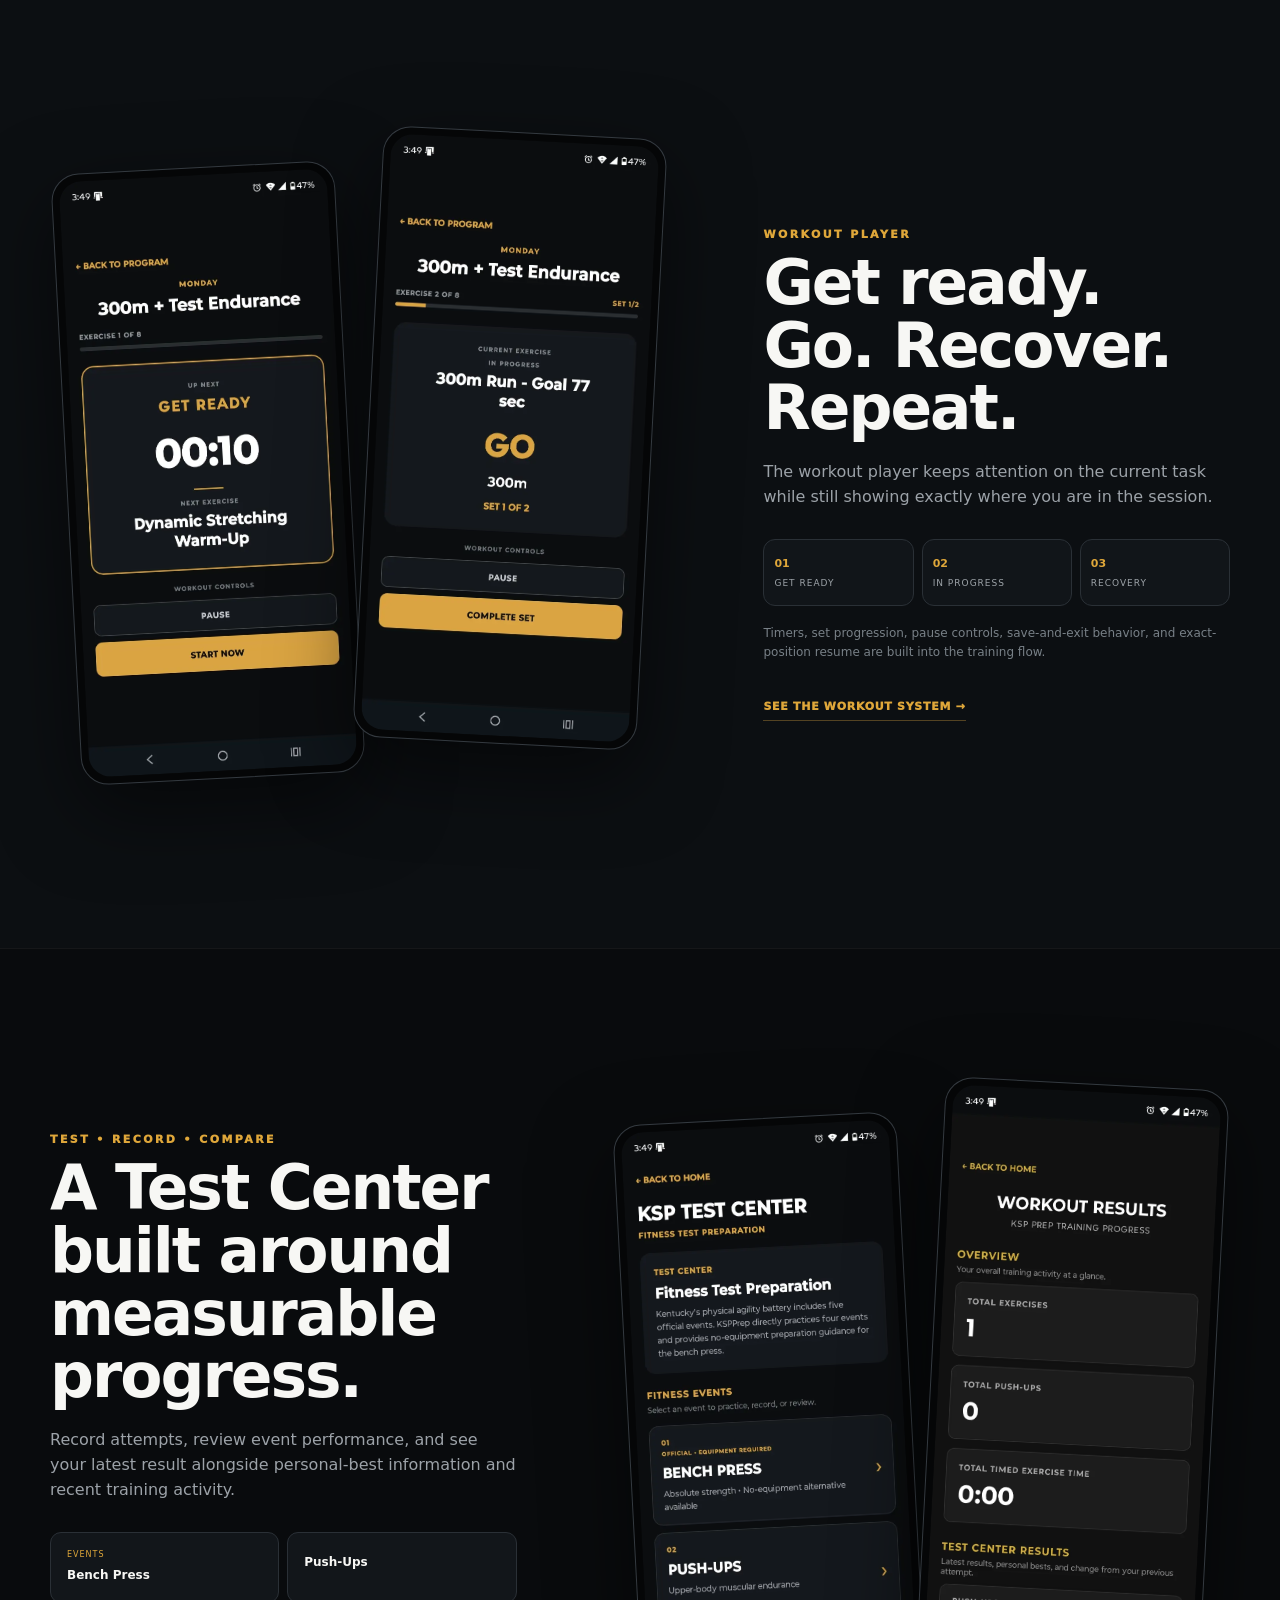
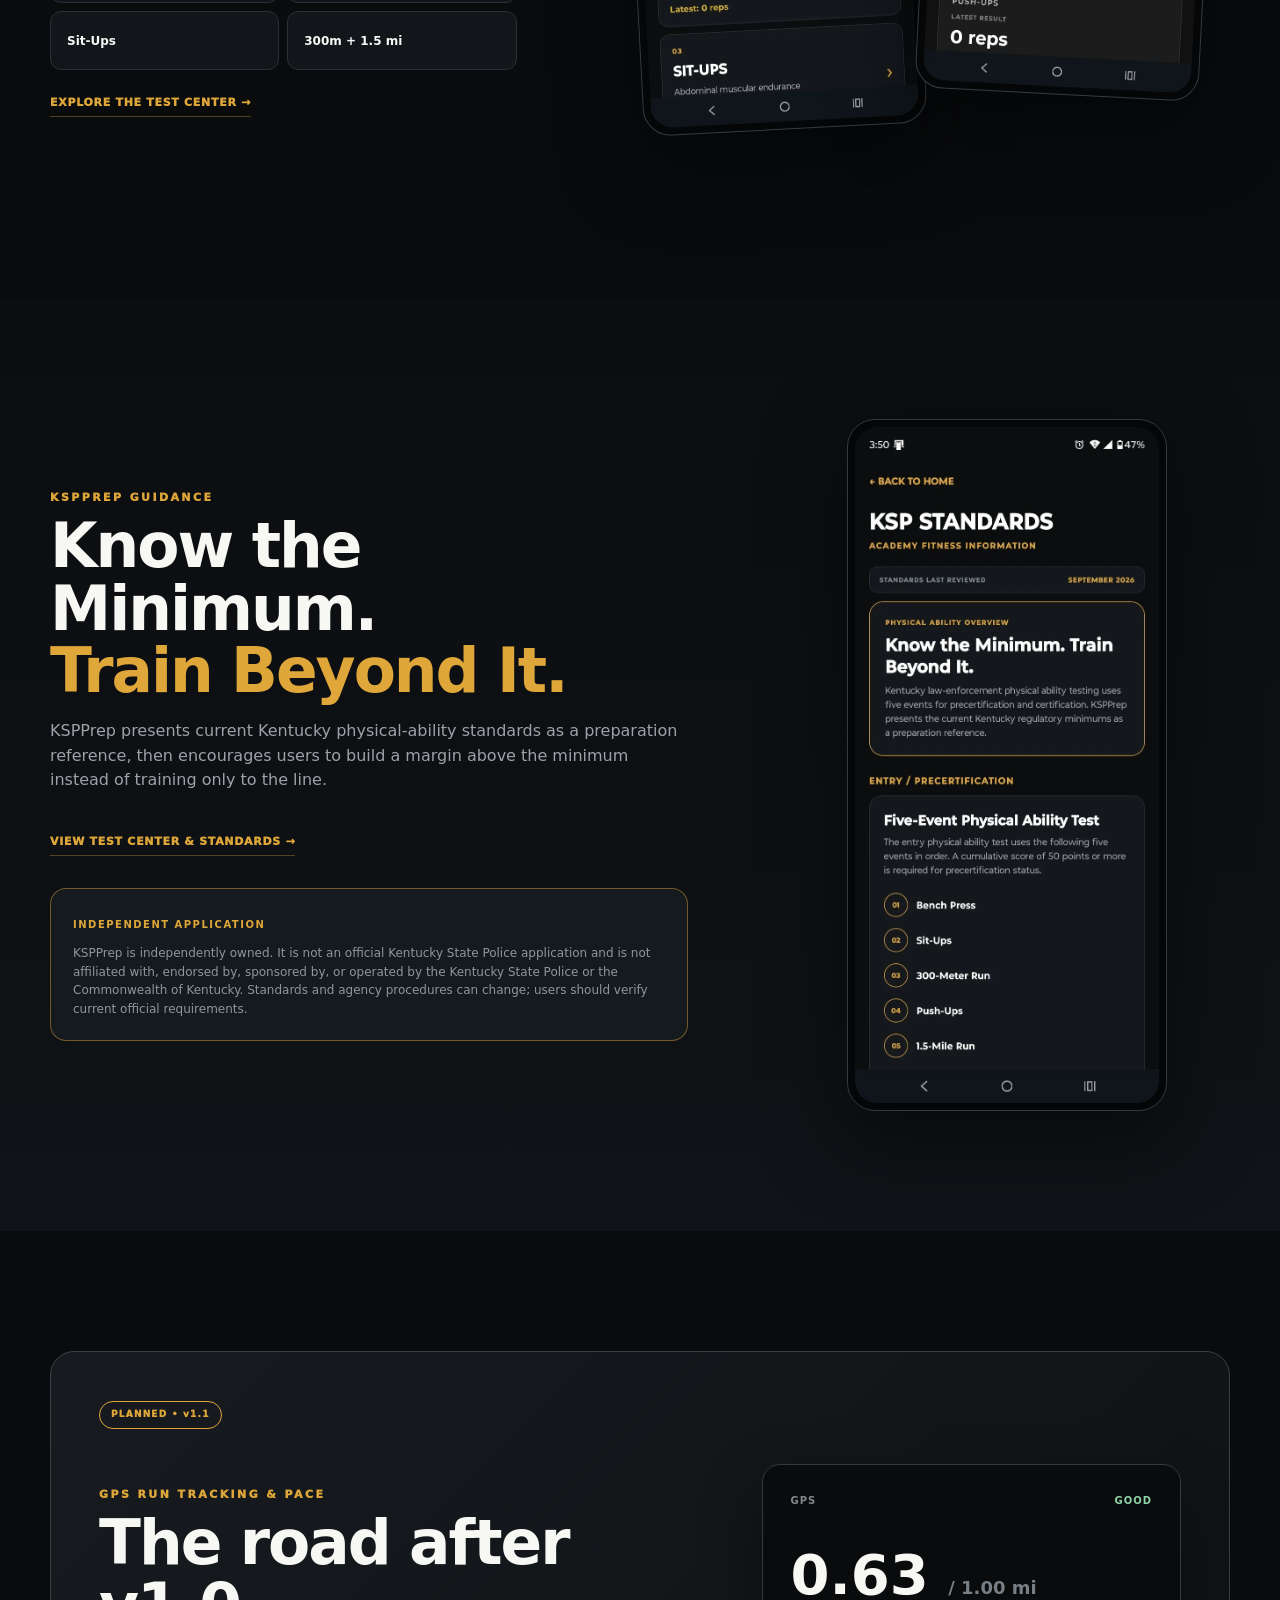
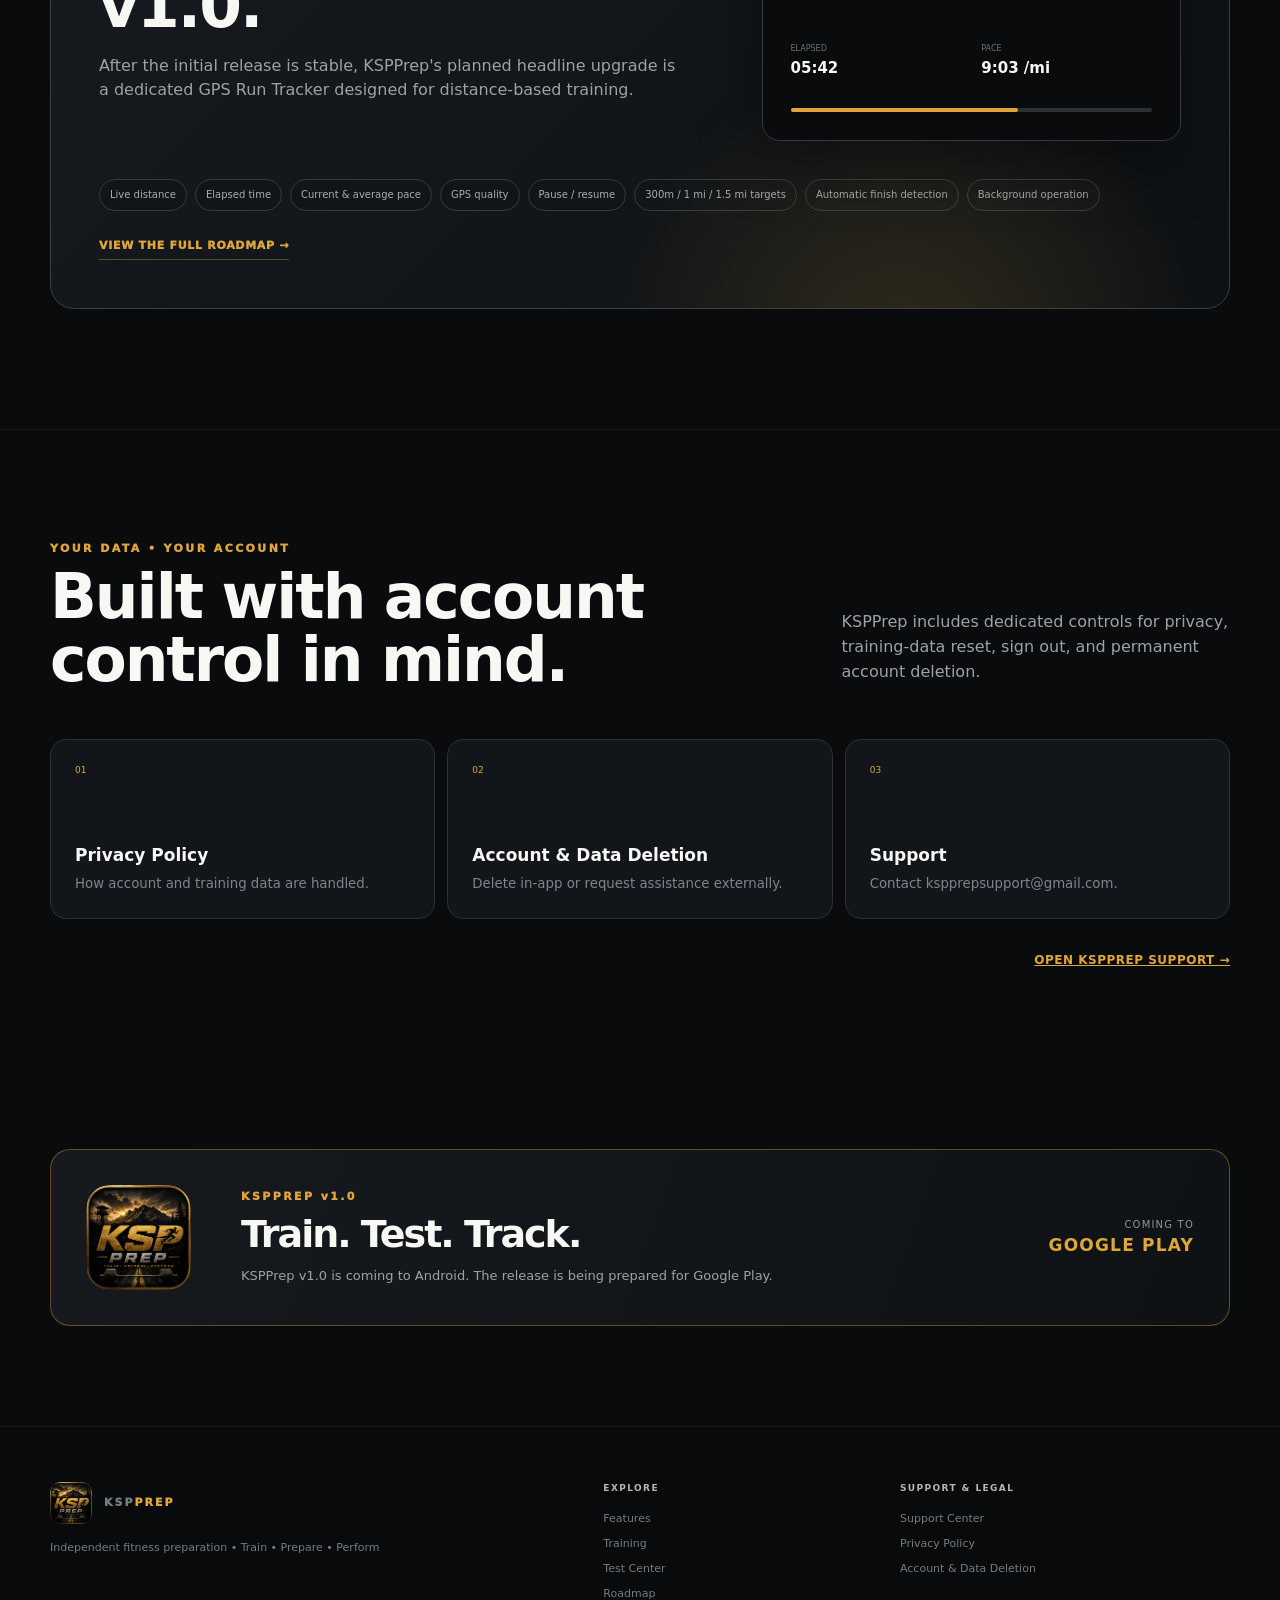
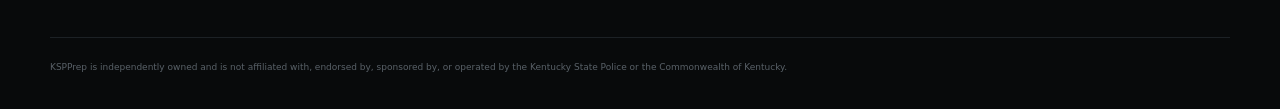
==== commit 9c5f68a4: "Add files via upload" ====
--- a/index.html
+++ b/index.html
@@ -37,8 +37,8 @@
         <h1>Preparation<br><em>with purpose.</em></h1>
         <p class="lead">A structured 12-week fitness-preparation and progress-tracking system designed to help you train with intent, test yourself, and build beyond the minimum.</p>
         <div class="hero-actions">
-          <a class="button primary" href="#training">EXPLORE KSPPREP</a>
-          <a class="button ghost" href="#roadmap">SEE WHAT'S NEXT</a>
+          <a class="button primary" href="features.html">EXPLORE KSPPREP</a>
+          <a class="button ghost" href="roadmap.html">SEE WHAT'S NEXT</a>
         </div>
         <div class="hero-notes">
           <div><strong>12</strong><span>weeks</span></div>
@@ -72,6 +72,7 @@
         <div><div class="eyebrow">THE APP</div><h2>One training system.<br>Every step accounted for.</h2></div>
         <p>From the home dashboard to your most recent result, KSPPrep keeps the training path visible and the next action clear.</p>
       </div>
+      <div class="section-route reveal"><a class="text-link" href="features.html">EXPLORE ALL FEATURES →</a></div>
       <div class="feature-grid">
         <article class="feature-card reveal"><span>01</span><h3>Structured Program</h3><p>Follow a 12-week progression built around speed, muscular endurance, aerobic conditioning, and test-focused preparation.</p></article>
         <article class="feature-card reveal"><span>02</span><h3>Workout Player</h3><p>Move through preparation countdowns, active sets, timed exercises, recovery periods, and completion controls without losing your place.</p></article>
@@ -95,6 +96,7 @@
           <li>No-equipment preparation throughout the program</li>
           <li>Cloud-backed program completion and resume state</li>
         </ul>
+        <a class="section-button" href="training.html">EXPLORE THE 12-WEEK PROGRAM →</a>
       </div>
       <div class="phones two-up reveal">
         <figure class="phone tilt-left"><img loading="lazy" decoding="async" src="assets/screens/1000008039.webp" alt="KSPPrep home dashboard showing current program and progress"></figure>
@@ -115,6 +117,7 @@
         <p>The workout player keeps attention on the current task while still showing exactly where you are in the session.</p>
         <div class="phase-row"><div><b>01</b><span>GET READY</span></div><div><b>02</b><span>IN PROGRESS</span></div><div><b>03</b><span>RECOVERY</span></div></div>
         <p class="small-note">Timers, set progression, pause controls, save-and-exit behavior, and exact-position resume are built into the training flow.</p>
+        <a class="section-button" href="training.html">SEE THE WORKOUT SYSTEM →</a>
       </div>
     </div>
   </section>
@@ -131,6 +134,7 @@
           <div><span></span><strong>Sit-Ups</strong></div>
           <div><span></span><strong>300m + 1.5 mi</strong></div>
         </div>
+        <a class="section-button" href="test-center.html">EXPLORE THE TEST CENTER →</a>
       </div>
       <div class="phones two-up reveal">
         <figure class="phone tilt-left"><img loading="lazy" decoding="async" src="assets/screens/1000008047.webp" alt="KSPPrep Test Center"></figure>
@@ -145,6 +149,7 @@
         <div class="eyebrow">KSPPREP GUIDANCE</div>
         <h2>Know the Minimum.<br><span>Train Beyond It.</span></h2>
         <p>KSPPrep presents current Kentucky physical-ability standards as a preparation reference, then encourages users to build a margin above the minimum instead of training only to the line.</p>
+        <a class="section-button" href="test-center.html">VIEW TEST CENTER & STANDARDS →</a>
         <div class="disclaimer"><b>INDEPENDENT APPLICATION</b><p>KSPPrep is independently owned. It is not an official Kentucky State Police application and is not affiliated with, endorsed by, sponsored by, or operated by the Kentucky State Police or the Commonwealth of Kentucky. Standards and agency procedures can change; users should verify current official requirements.</p></div>
       </div>
       <div class="single-phone reveal"><figure class="phone"><img loading="lazy" decoding="async" src="assets/screens/1000008052.webp" alt="KSPPrep standards screen showing Know the Minimum Train Beyond It"></figure></div>
@@ -165,6 +170,7 @@
           </div>
         </div>
         <div class="roadmap-features"><span>Live distance</span><span>Elapsed time</span><span>Current & average pace</span><span>GPS quality</span><span>Pause / resume</span><span>300m / 1 mi / 1.5 mi targets</span><span>Automatic finish detection</span><span>Background operation</span></div>
+        <a class="section-button roadmap-button" href="roadmap.html">VIEW THE FULL ROADMAP →</a>
       </div>
     </div>
   </section>
@@ -177,6 +183,7 @@
         <a href="delete-account.html"><span>02</span><b>Account & Data Deletion</b><small>Delete in-app or request assistance externally.</small></a>
         <a href="support.html"><span>03</span><b>Support</b><small>Contact kspprepsupport@gmail.com.</small></a>
       </div>
+      <div class="section-route reveal"><a class="text-link" href="support.html">OPEN KSPPREP SUPPORT →</a></div>
     </div>
   </section>
 
@@ -192,8 +199,8 @@
 <footer>
   <div class="wrap footer-grid">
     <div><a class="brand footer-brand" href="#top"><img loading="eager" decoding="async" src="assets/icon.webp" alt=""><span>KSP<span class="gold">PREP</span></span></a><p>Independent fitness preparation • Train • Prepare • Perform</p></div>
-    <div><b>LEGAL</b><a href="privacy.html">Privacy Policy</a><a href="delete-account.html">Account & Data Deletion</a></div>
-    <div><b>SUPPORT</b><a href="support.html">Support Center</a><a href="mailto:kspprepsupport@gmail.com">kspprepsupport@gmail.com</a></div>
+    <div><b>EXPLORE</b><a href="features.html">Features</a><a href="training.html">Training</a><a href="test-center.html">Test Center</a><a href="roadmap.html">Roadmap</a></div>
+    <div><b>SUPPORT & LEGAL</b><a href="support.html">Support Center</a><a href="privacy.html">Privacy Policy</a><a href="delete-account.html">Account & Data Deletion</a></div>
   </div>
   <div class="wrap fineprint">KSPPrep is independently owned and is not affiliated with, endorsed by, sponsored by, or operated by the Kentucky State Police or the Commonwealth of Kentucky.</div>
 </footer>
--- a/styles.css
+++ b/styles.css
@@ -114,3 +114,76 @@
   .account-links a{align-items:flex-start;flex-direction:column}
   .account-links span{text-align:left}
 }
+
+
+/* v7.1 unified sticky navigation */
+.nav{
+  position:sticky;
+  top:0;
+  z-index:1000;
+  background:rgba(9,11,13,.92);
+  -webkit-backdrop-filter:blur(18px);
+  backdrop-filter:blur(18px);
+  box-shadow:0 8px 24px rgba(0,0,0,.18);
+}
+.nav .brand{flex:0 0 auto}
+.nav .brand img{display:block;object-fit:cover}
+.links a.active-link{color:var(--gold)}
+@media(max-width:760px){
+  .navin{min-height:auto;padding-top:10px;padding-bottom:10px;display:block}
+  .nav .brand{width:max-content;margin-bottom:9px}
+  .links{
+    width:100%;
+    overflow-x:auto;
+    white-space:nowrap;
+    gap:20px;
+    padding:4px 0 7px;
+    scrollbar-width:none;
+  }
+  .links::-webkit-scrollbar{display:none}
+  .links a{flex:0 0 auto}
+}
+
+/* v7.2 Features polish */
+.account-links a,
+.account-links a:hover,
+.account-links a:focus,
+.account-links a:visited,
+.account-links a b,
+.account-links a span{
+  text-decoration:none !important;
+}
+.account-links a:hover{
+  border-color:#5a4923;
+}
+
+
+/* v7.3 homepage routing polish */
+.section-route{display:flex;justify-content:flex-end;margin:18px 0 24px}
+.section-button{
+  display:inline-flex;
+  align-items:center;
+  margin-top:24px;
+  color:var(--gold);
+  font-size:11px;
+  font-weight:950;
+  letter-spacing:.7px;
+  text-decoration:none;
+  border-bottom:1px solid rgba(217,164,65,.35);
+  padding-bottom:5px;
+}
+.section-button:hover,.section-button:focus,
+.text-link:hover,.text-link:focus{
+  color:#f0bd52;
+  border-color:#f0bd52;
+  text-decoration:none;
+}
+.roadmap-button{margin-top:26px}
+.trust .section-route{margin-top:24px}
+footer .footer-grid>div:nth-child(2),
+footer .footer-grid>div:nth-child(3){display:flex;flex-direction:column;gap:8px}
+footer .footer-grid a{text-decoration:none}
+@media(max-width:760px){
+  .section-route{justify-content:flex-start}
+  .section-button{margin-top:20px}
+}
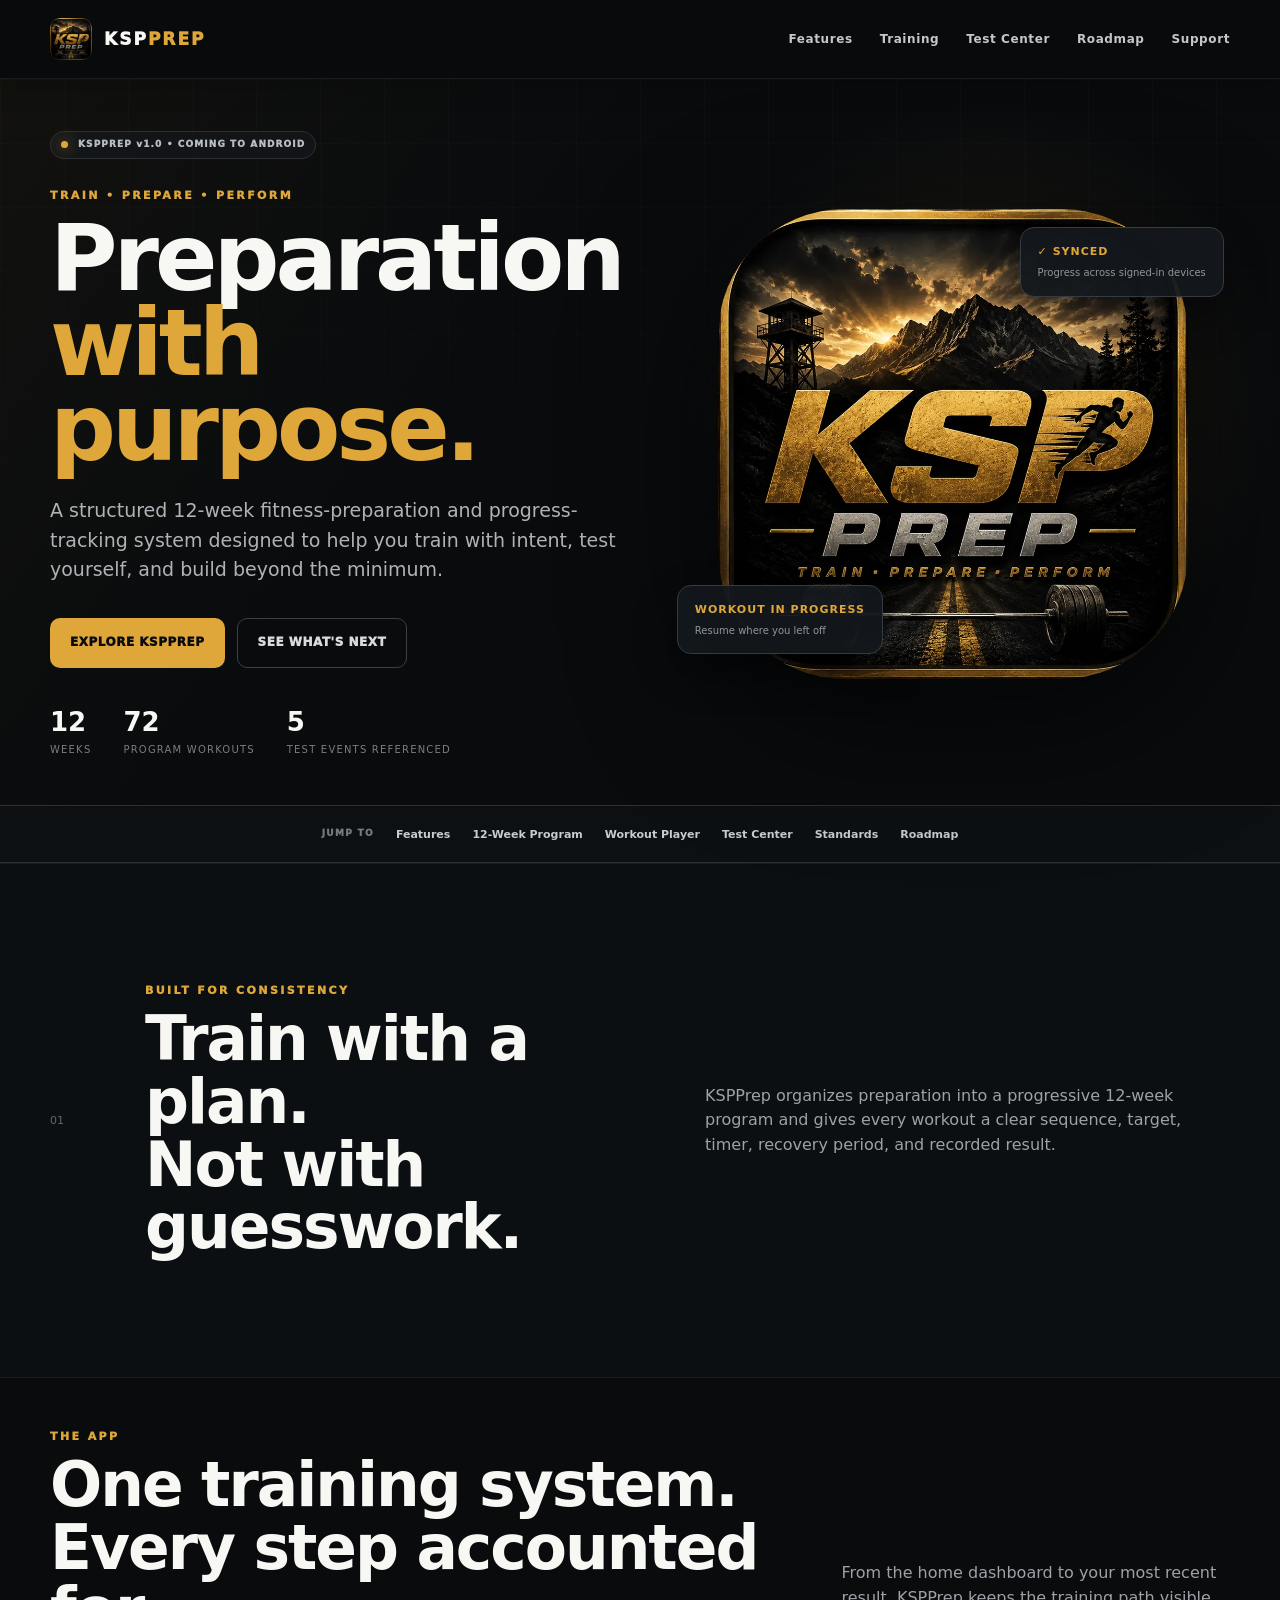
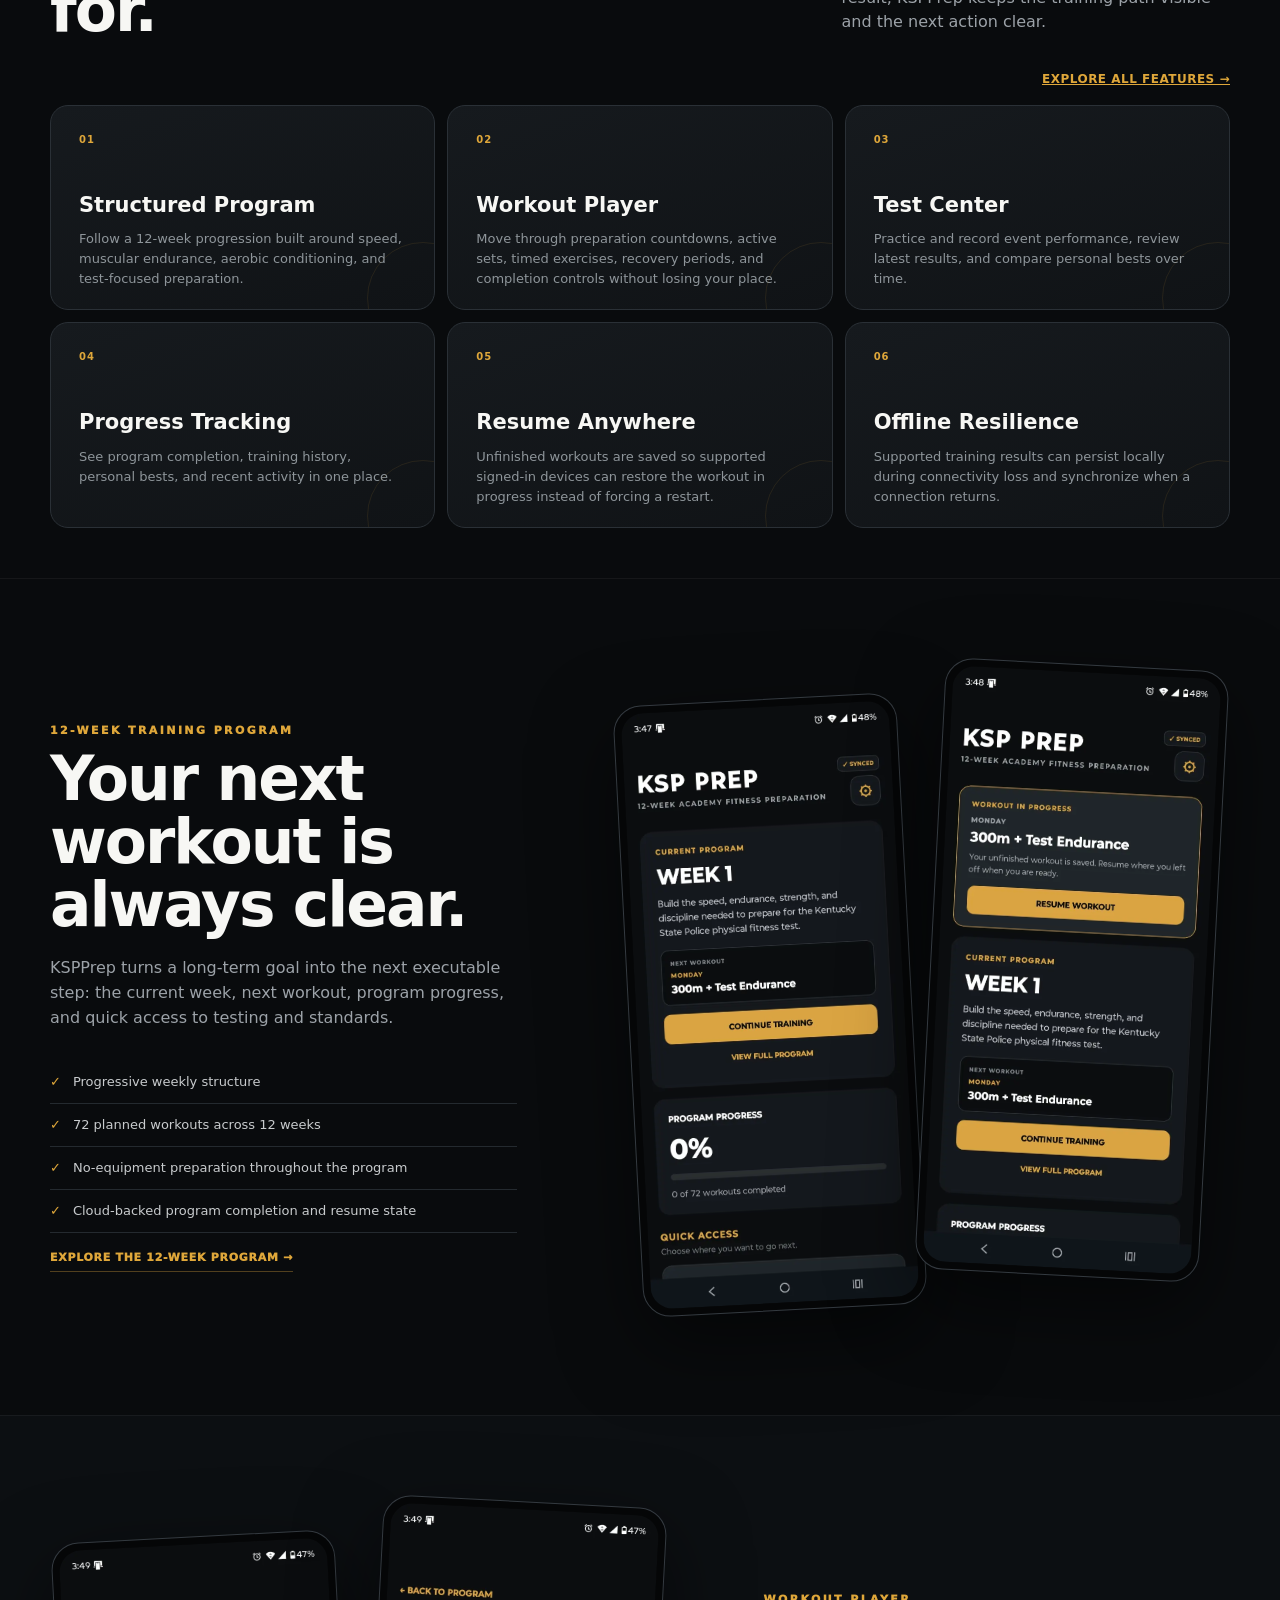
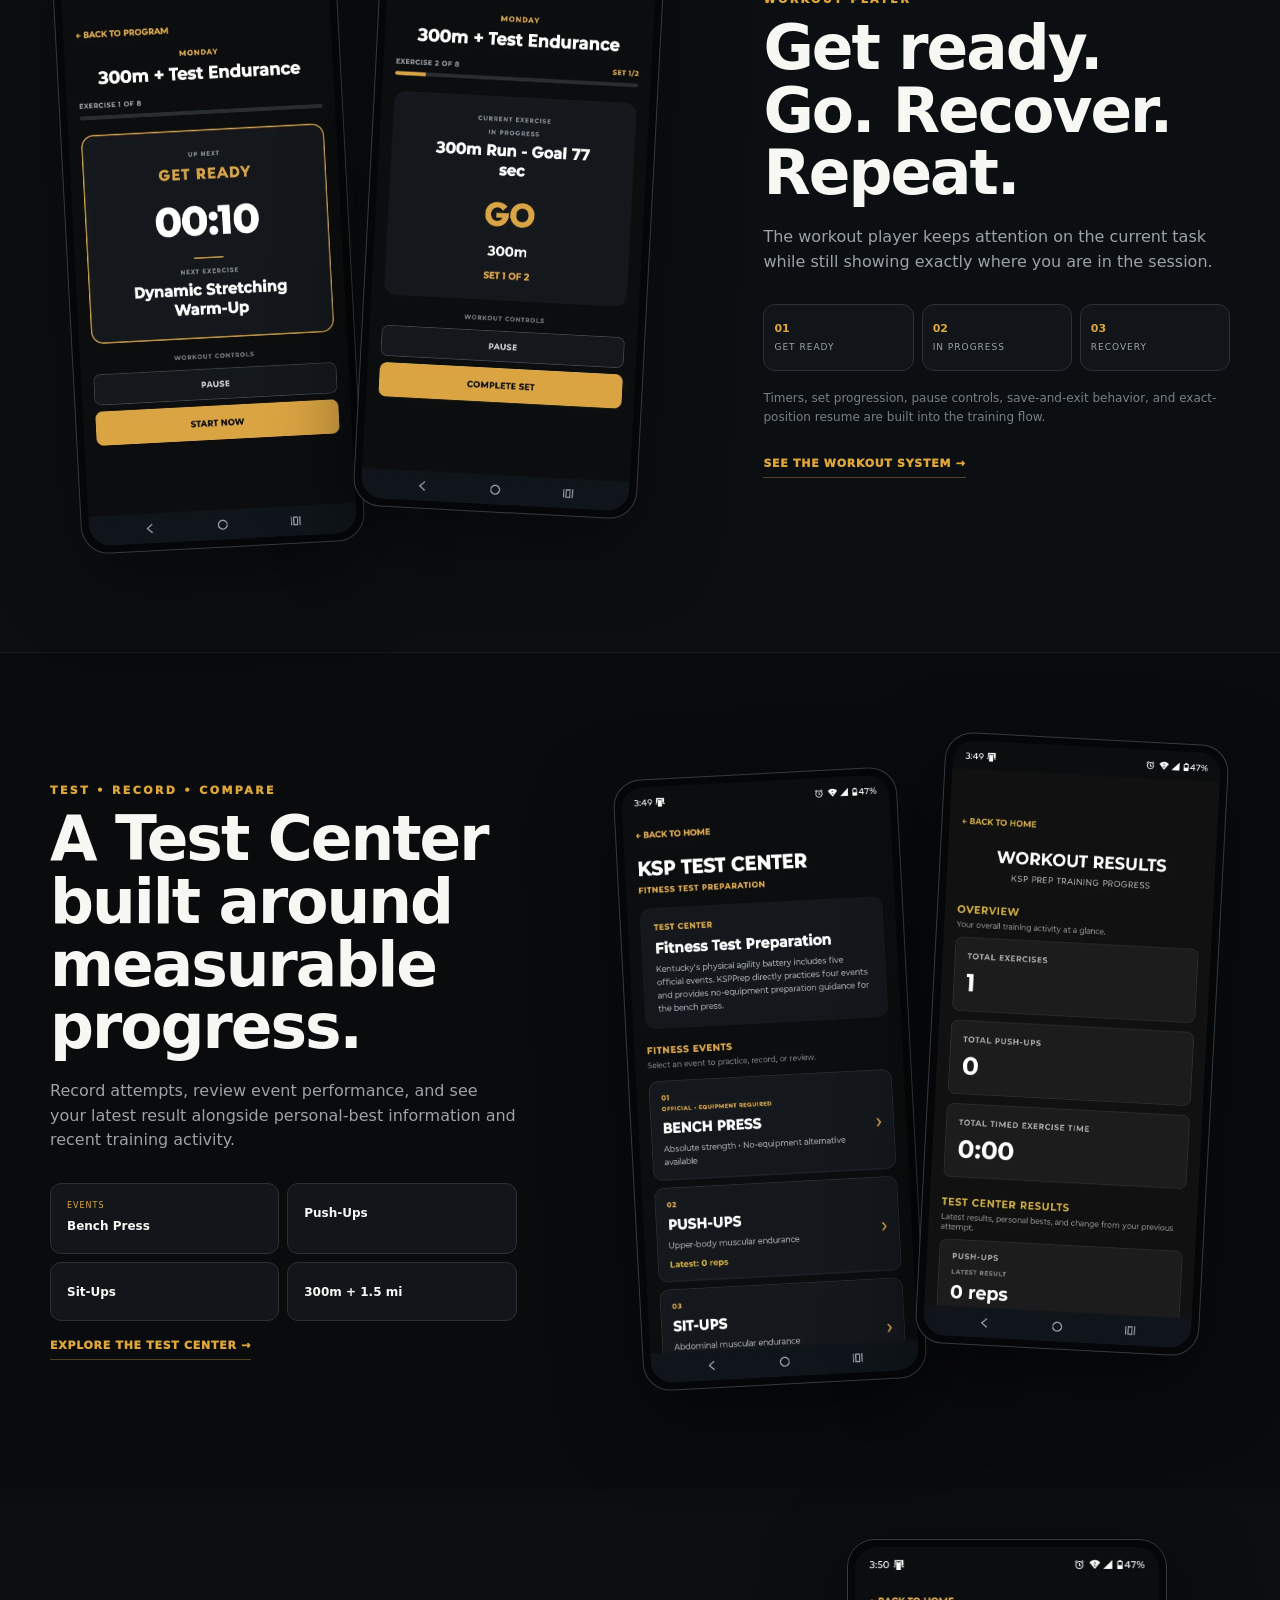
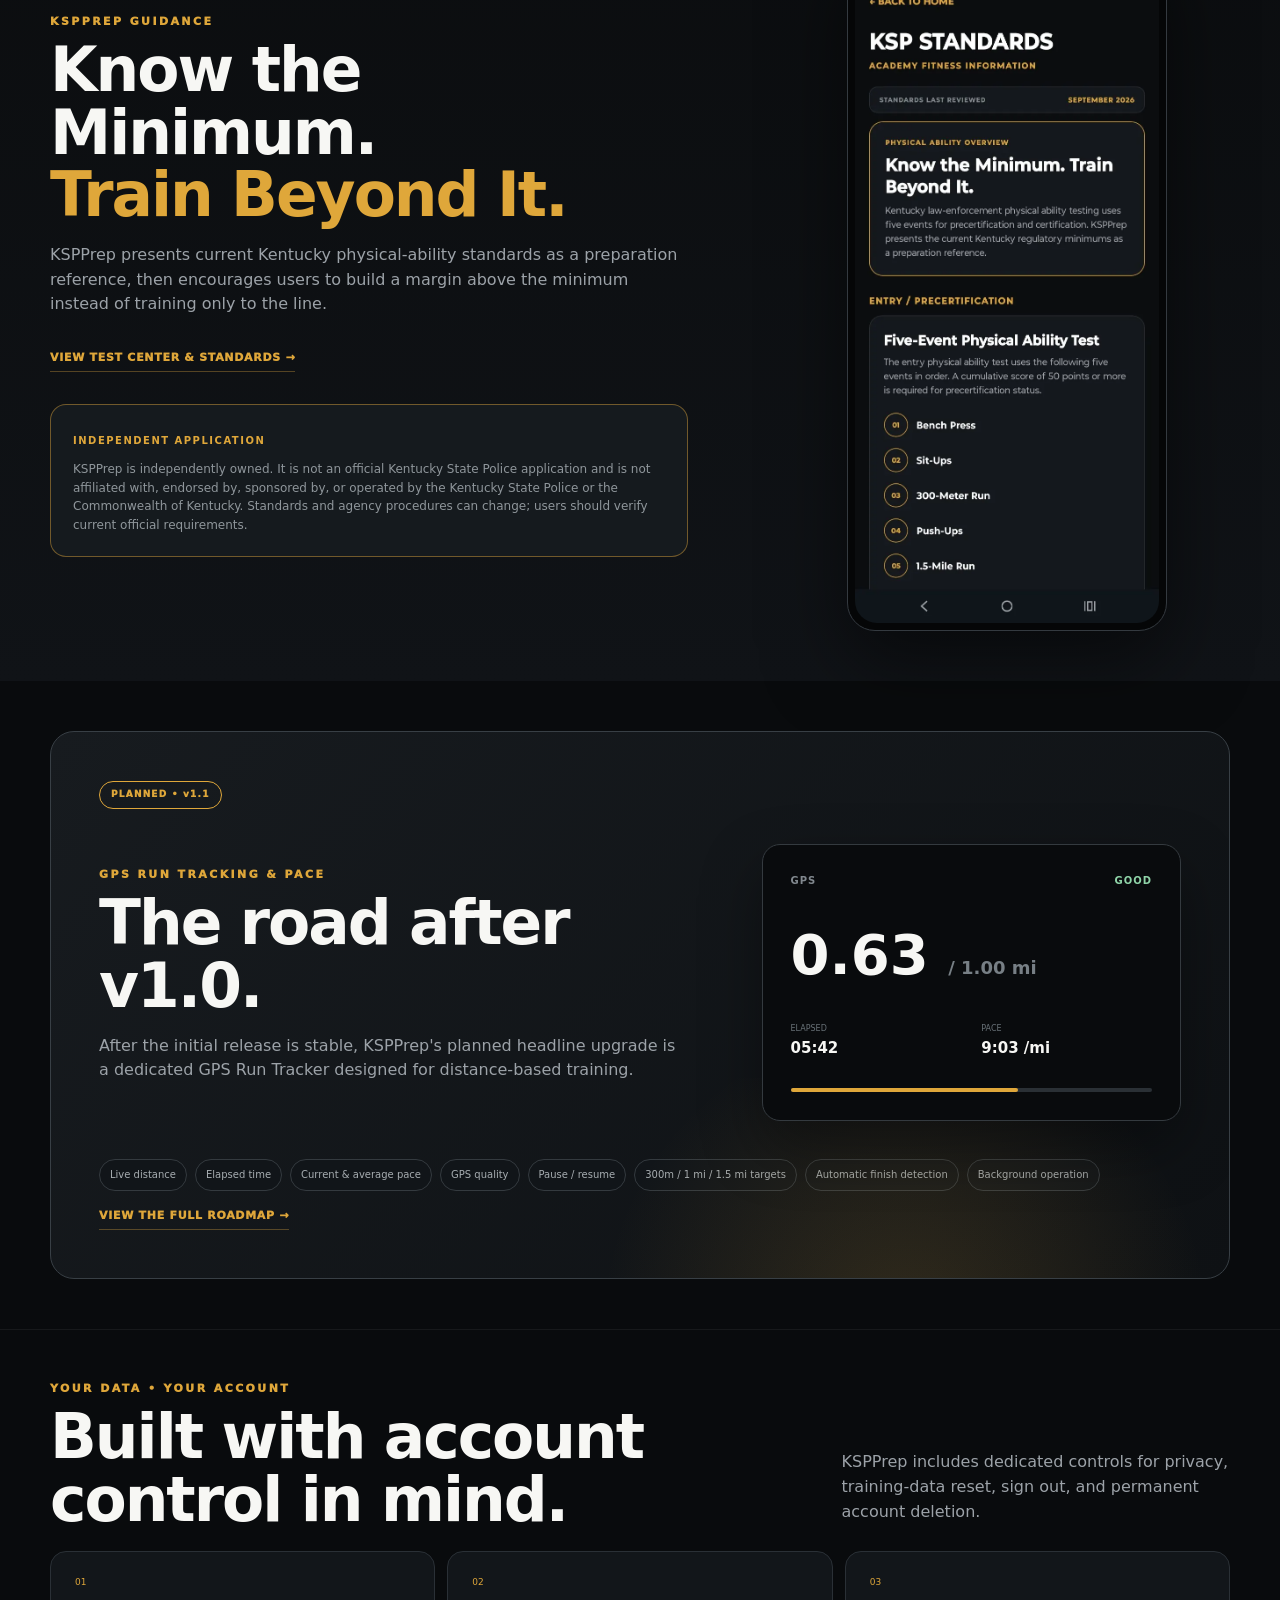
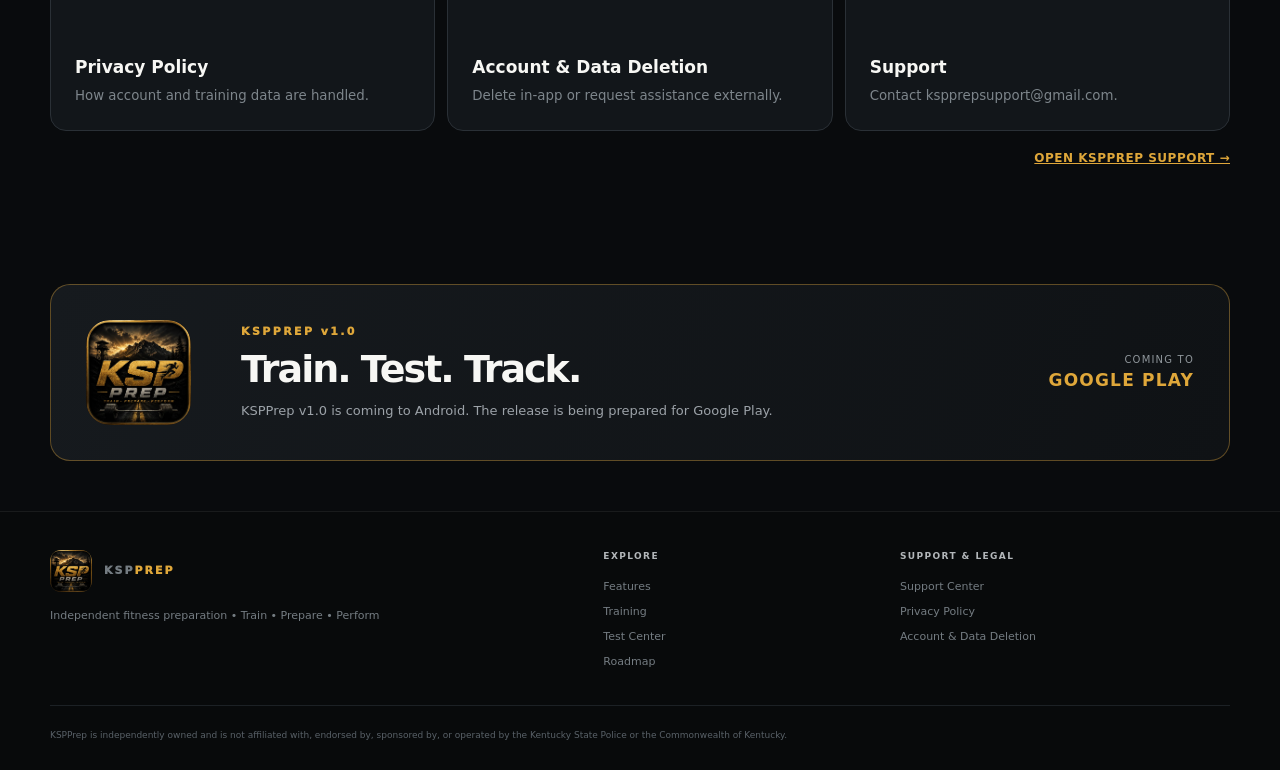
==== commit 1eccbc29: "Add files via upload" ====
--- a/index.html
+++ b/index.html
@@ -54,6 +54,8 @@
       </div>
     </div>
   </section>
+<section class="home-jumpbar"><div class="wrap home-jumpbar-inner"><span>JUMP TO</span><a href="#features">Features</a><a href="#training">12-Week Program</a><a href="#workout-player">Workout Player</a><a href="#test-center">Test Center</a><a href="#standards">Standards</a><a href="#roadmap">Roadmap</a></div></section>
+
 
   <section class="statement">
     <div class="wrap statement-in reveal">
@@ -105,7 +107,7 @@
     </div>
   </section>
 
-  <section class="showcase dark-band">
+  <section class="showcase dark-band" id="workout-player">
     <div class="wrap showcase-grid reverse">
       <div class="phones two-up reveal">
         <figure class="phone tilt-left"><img loading="lazy" decoding="async" src="assets/screens/1000008044.webp" alt="KSPPrep Get Ready countdown"></figure>
--- a/styles.css
+++ b/styles.css
@@ -187,3 +187,29 @@
   .section-route{justify-content:flex-start}
   .section-button{margin-top:20px}
 }
+
+/* v7.4 compact homepage experiment — v7.3 is rollback baseline */
+.home-jumpbar{border-top:1px solid var(--line);border-bottom:1px solid var(--line);background:#0d1012}
+.home-jumpbar-inner{min-height:56px;display:flex;align-items:center;justify-content:center;gap:22px;white-space:nowrap;overflow-x:auto;scrollbar-width:none}
+.home-jumpbar-inner::-webkit-scrollbar{display:none}
+.home-jumpbar-inner span{color:#737a80;font-size:9px;font-weight:950;letter-spacing:1.3px}
+.home-jumpbar-inner a{color:#c9ccce;font-size:11px;font-weight:900;text-decoration:none}
+.home-jumpbar-inner a:hover,.home-jumpbar-inner a:focus{color:var(--gold)}
+body:has(.home-jumpbar) section:not(.hero):not(.home-jumpbar){padding-top:50px;padding-bottom:50px}
+body:has(.home-jumpbar) .hero{min-height:auto;padding-top:52px;padding-bottom:48px}
+body:has(.home-jumpbar) .feature-card{min-height:0;padding-top:20px;padding-bottom:20px}
+body:has(.home-jumpbar) .feature-grid{gap:12px}
+body:has(.home-jumpbar) .section-head{margin-bottom:20px}
+body:has(.home-jumpbar) .phones{margin-top:16px}
+body:has(.home-jumpbar) .section-route{margin-top:10px;margin-bottom:16px}
+body:has(.home-jumpbar) .section-button{margin-top:16px}
+body:has(.home-jumpbar) footer{padding-top:38px;padding-bottom:28px}
+@media(max-width:760px){
+ .home-jumpbar-inner{justify-content:flex-start;min-height:50px;gap:18px;padding-left:20px;padding-right:20px}
+ body:has(.home-jumpbar) section:not(.hero):not(.home-jumpbar){padding-top:34px;padding-bottom:34px}
+ body:has(.home-jumpbar) .hero{padding-top:34px;padding-bottom:32px}
+ body:has(.home-jumpbar) .feature-card{padding:17px}
+ body:has(.home-jumpbar) .section-head{margin-bottom:16px}
+ body:has(.home-jumpbar) .phones{margin-top:10px}
+ body:has(.home-jumpbar) .section-button{margin-top:12px}
+}
